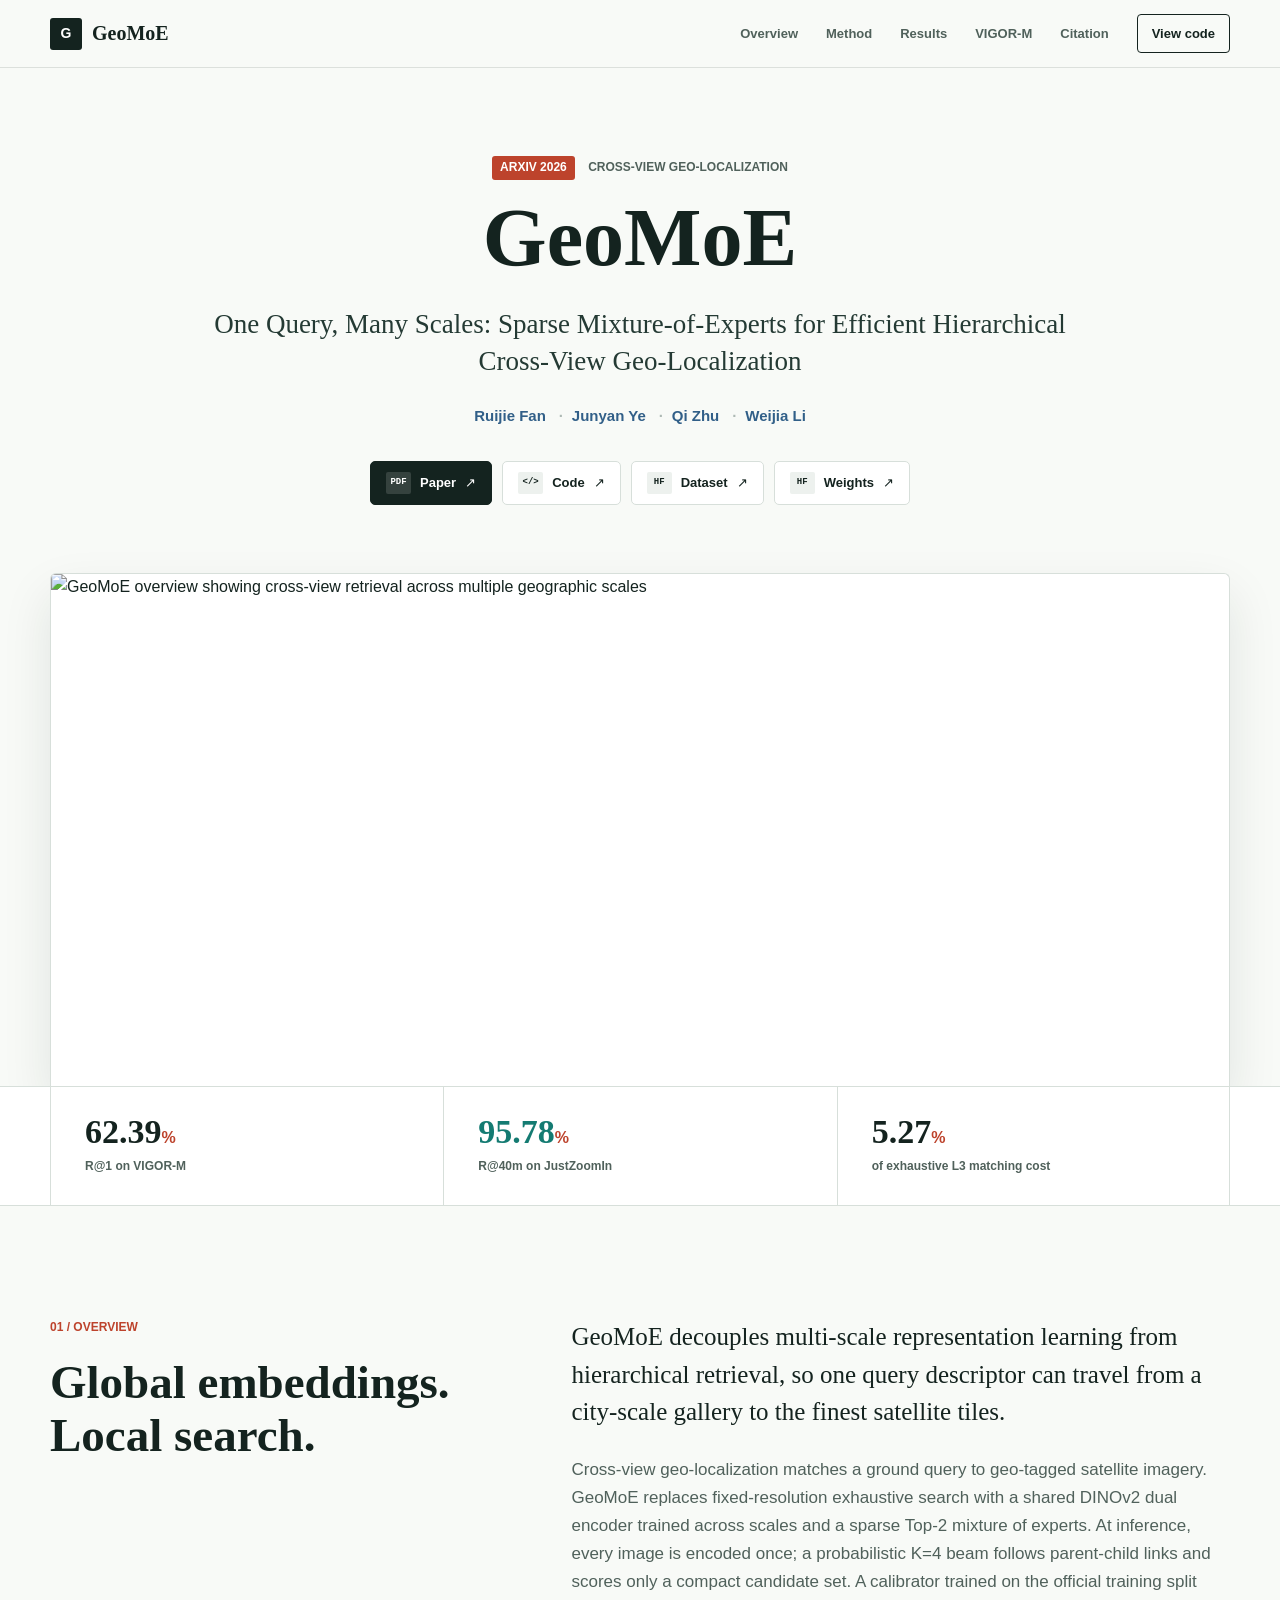
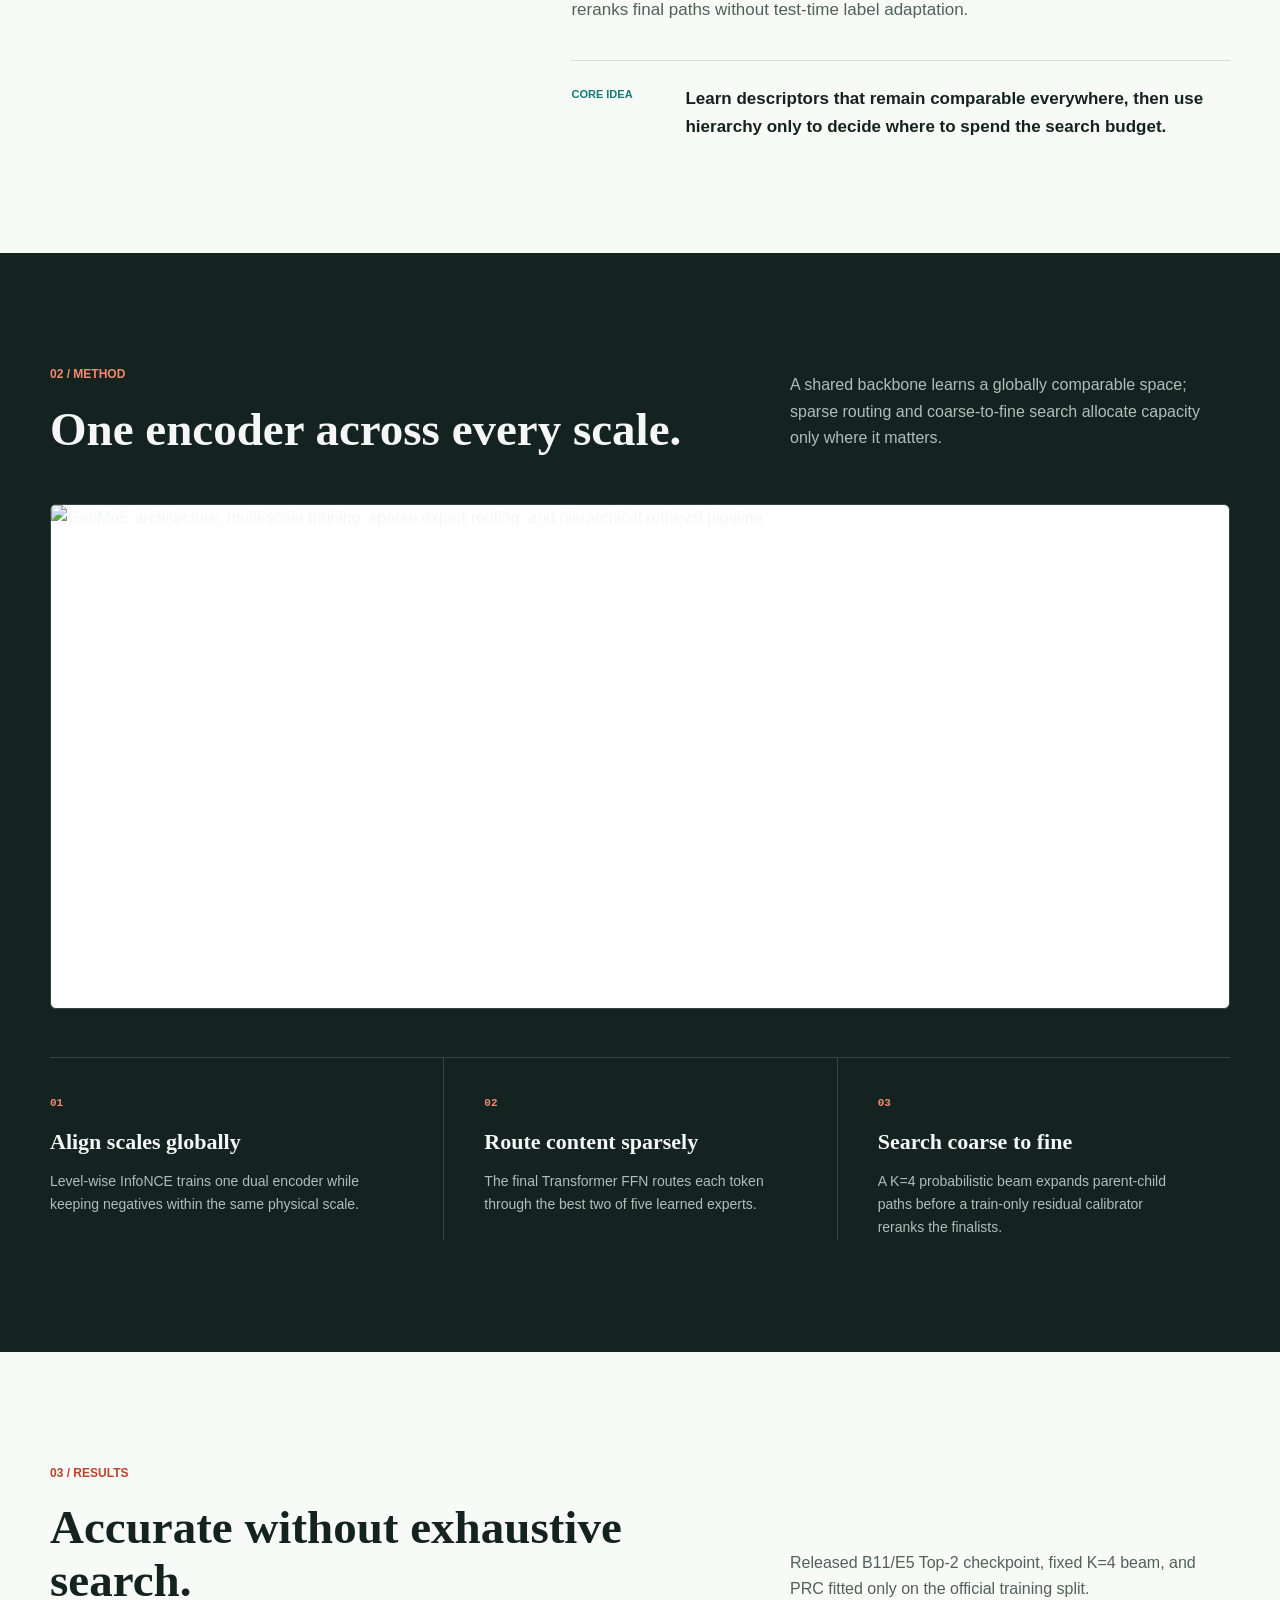
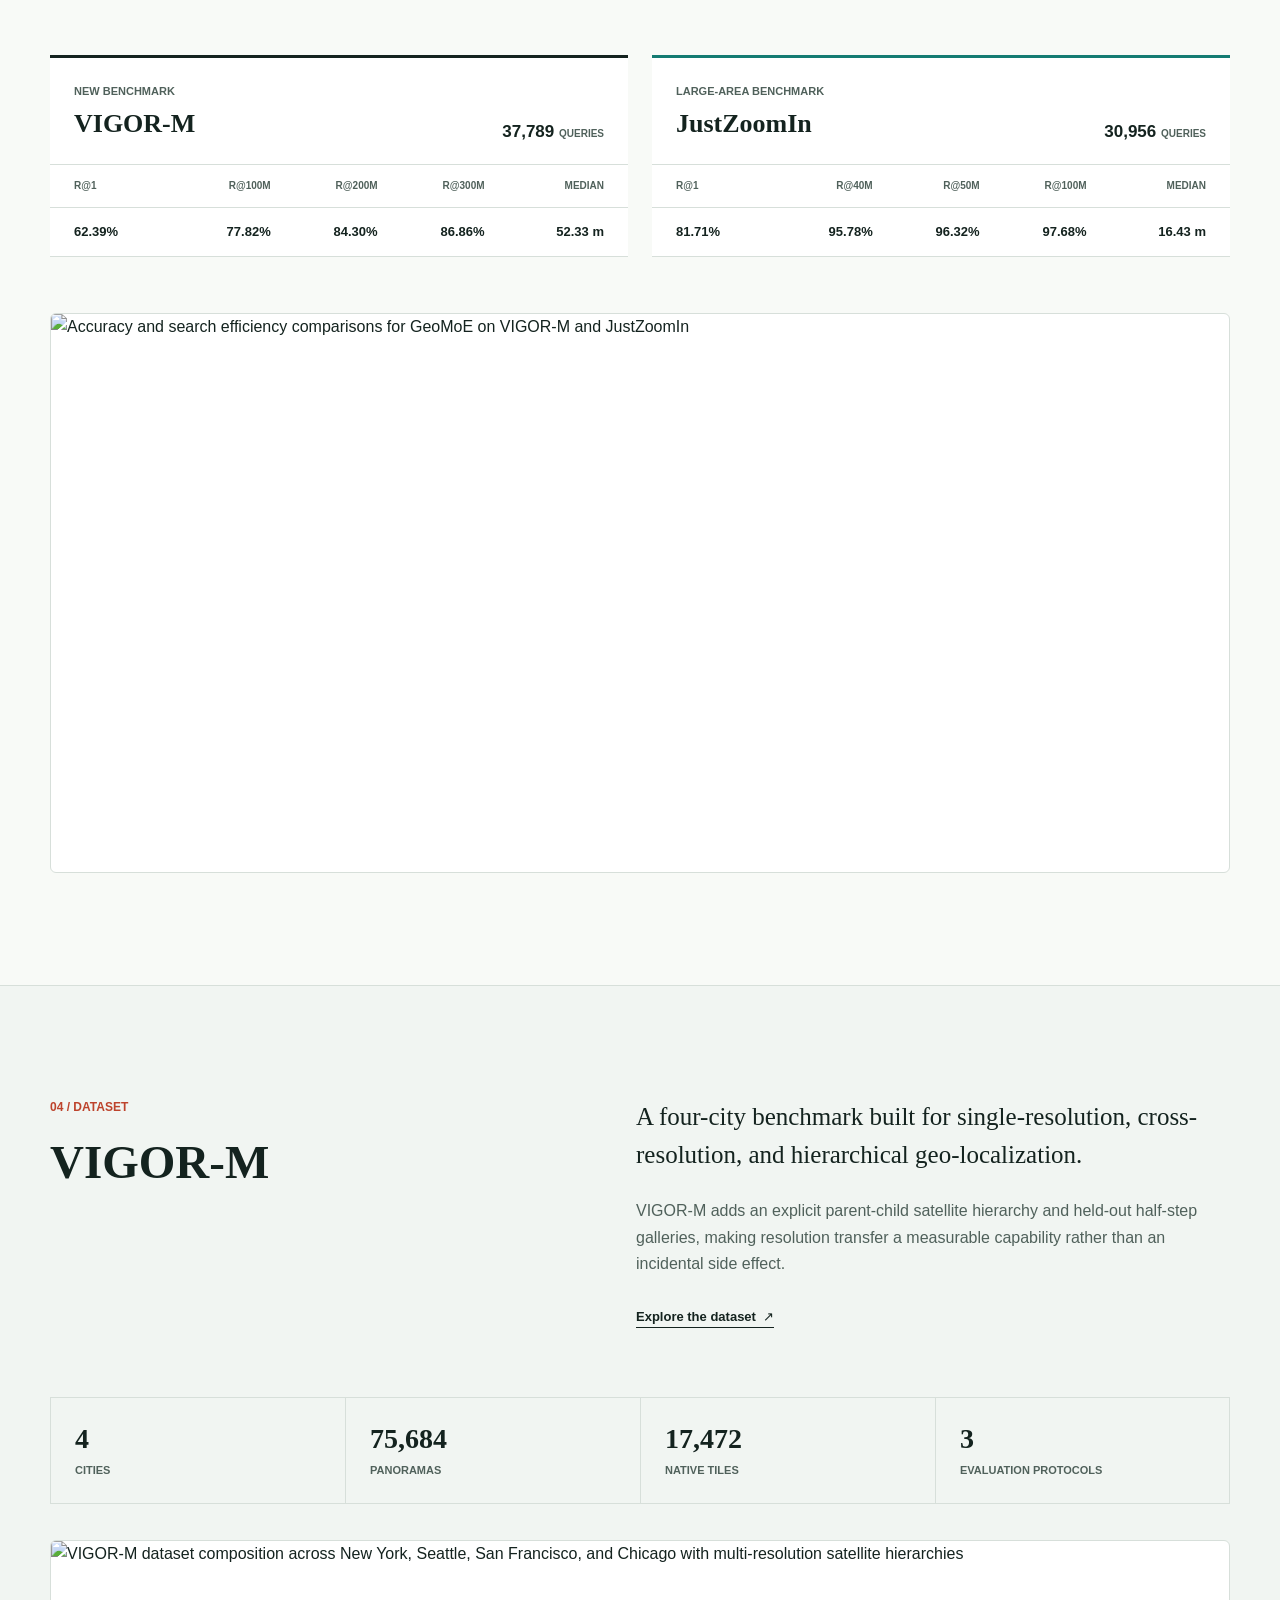
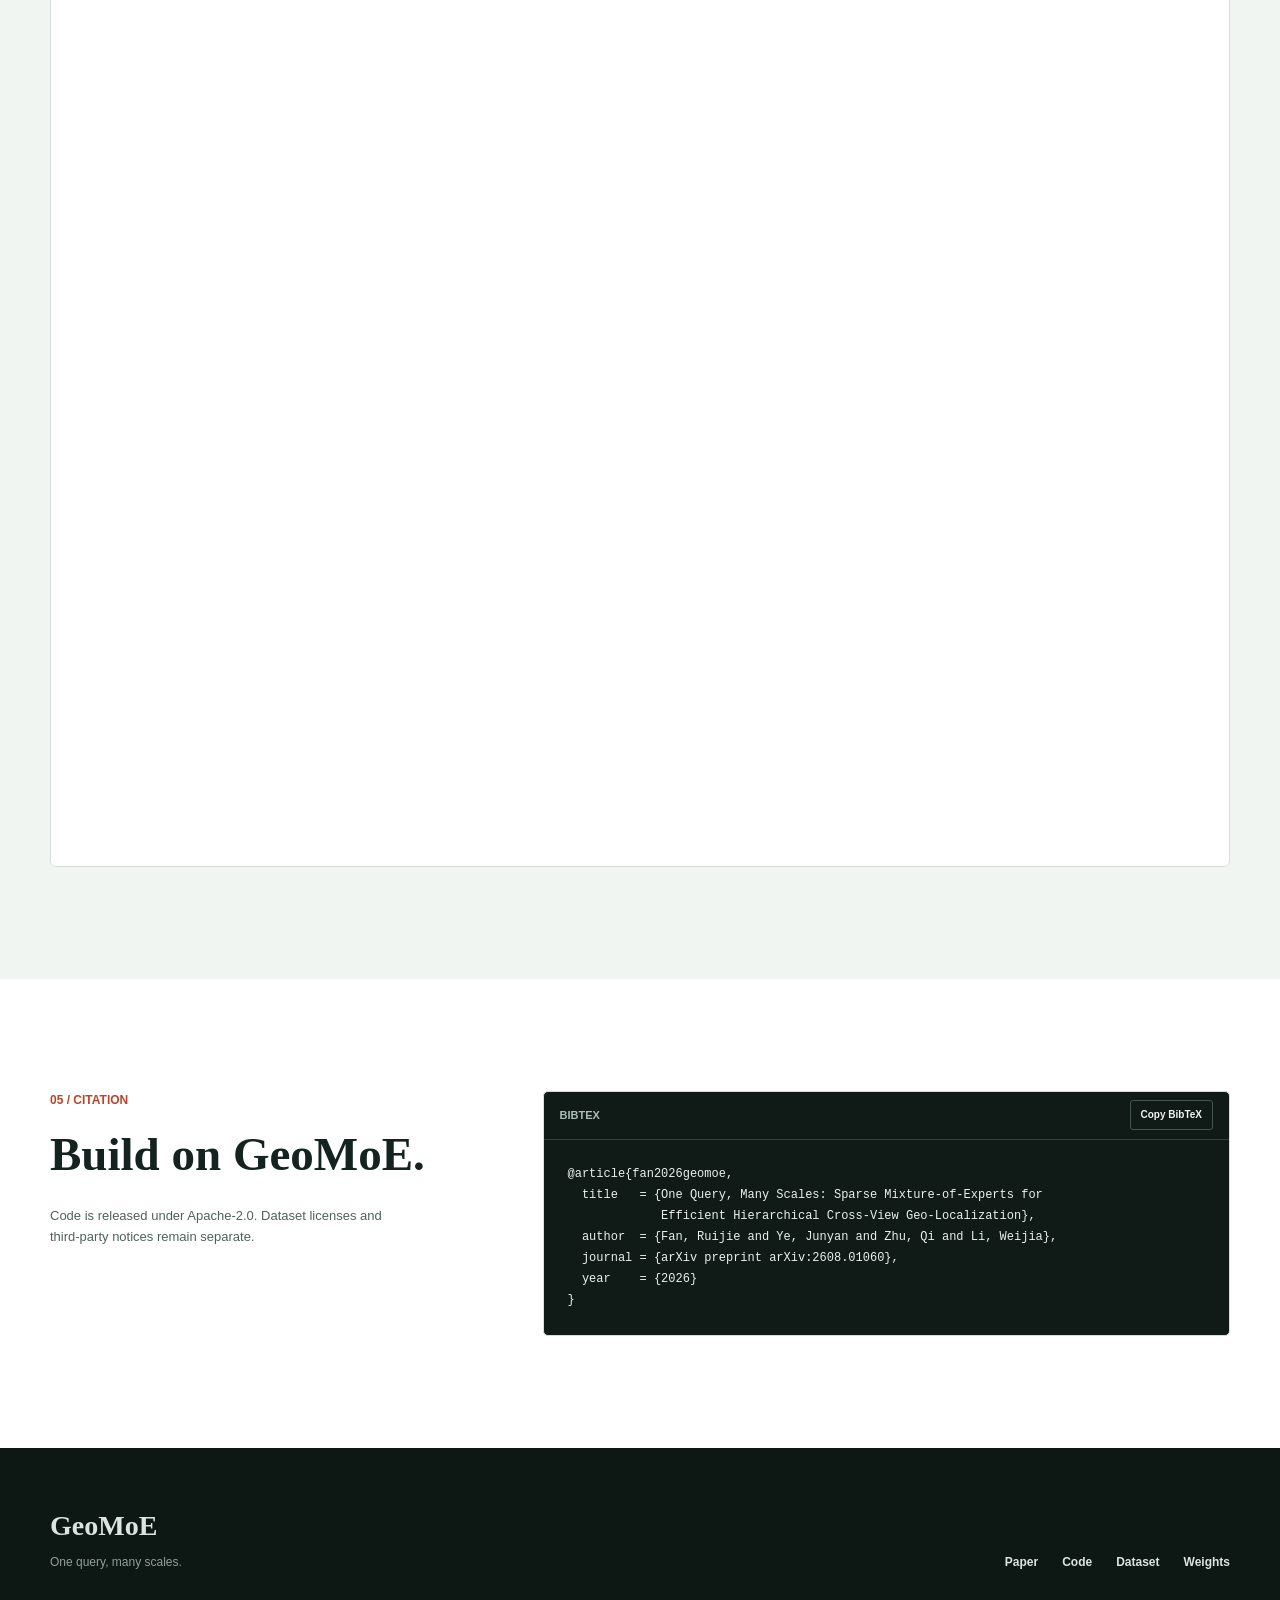
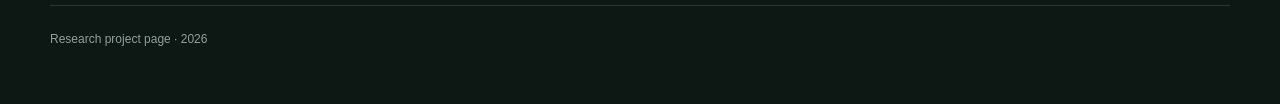
==== website/index.html @ 37455284 "docs: add GeoMoE project website" ====
<!doctype html>
<html lang="en">
  <head>
    <meta charset="utf-8">
    <meta name="viewport" content="width=device-width, initial-scale=1">
    <meta name="theme-color" content="#f8faf7">
    <meta
      name="description"
      content="GeoMoE is a sparse mixture-of-experts model for efficient hierarchical cross-view geo-localization across geographic scales."
    >
    <meta property="og:type" content="website">
    <meta property="og:title" content="GeoMoE | One Query, Many Scales">
    <meta
      property="og:description"
      content="Sparse mixture-of-experts for efficient hierarchical cross-view geo-localization."
    >
    <meta property="og:url" content="https://fanrj3.github.io/GeoMoE/">
    <meta name="twitter:card" content="summary_large_image">
    <title>GeoMoE | One Query, Many Scales</title>
    <link rel="stylesheet" href="styles.css">
    <script src="script.js" defer></script>
  </head>
  <body>
    <a class="skip-link" href="#main-content">Skip to content</a>

    <header class="site-header">
      <nav class="nav-shell" aria-label="Primary navigation">
        <a class="wordmark" href="#top" aria-label="GeoMoE home">
          <span class="wordmark-mark" aria-hidden="true">G</span>
          <span>GeoMoE</span>
        </a>

        <button
          class="menu-button"
          type="button"
          aria-expanded="false"
          aria-controls="site-navigation"
          aria-label="Open navigation"
        >
          <span></span>
          <span></span>
          <span></span>
        </button>

        <div class="nav-links" id="site-navigation">
          <a href="#overview">Overview</a>
          <a href="#method">Method</a>
          <a href="#results">Results</a>
          <a href="#dataset">VIGOR-M</a>
          <a href="#citation">Citation</a>
          <a class="nav-code" href="https://github.com/fanrj3/GeoMoE">View code</a>
        </div>
      </nav>
    </header>

    <main id="main-content">
      <section class="hero" id="top" aria-labelledby="hero-title">
        <div class="shell hero-copy">
          <p class="eyebrow"><span>arXiv 2026</span> Cross-view geo-localization</p>
          <h1 id="hero-title">GeoMoE</h1>
          <p class="paper-title">
            One Query, Many Scales: Sparse Mixture-of-Experts for Efficient
            Hierarchical Cross-View Geo-Localization
          </p>

          <div class="authors" aria-label="Authors">
            <span>Ruijie Fan</span>
            <span>Junyan Ye</span>
            <span>Qi Zhu</span>
            <span>Weijia Li</span>
          </div>

          <div class="resource-links" aria-label="Project resources">
            <a class="resource-link resource-primary" href="https://arxiv.org/pdf/2608.01060">
              <span class="resource-icon" aria-hidden="true">PDF</span>
              Paper
            </a>
            <a class="resource-link" href="https://github.com/fanrj3/GeoMoE">
              <span class="resource-icon" aria-hidden="true">&lt;/&gt;</span>
              Code
            </a>
            <a class="resource-link" href="https://huggingface.co/datasets/Frank0666/VIGOR-M">
              <span class="resource-icon" aria-hidden="true">HF</span>
              Dataset
            </a>
            <a class="resource-link" href="https://huggingface.co/Frank0666/GeoMoE">
              <span class="resource-icon" aria-hidden="true">HF</span>
              Weights
            </a>
          </div>
        </div>

        <div class="shell hero-figure-wrap">
          <figure class="paper-figure hero-figure">
            <img
              src="assets/experiment.svg"
              alt="GeoMoE overview showing cross-view retrieval across multiple geographic scales"
              width="3702"
              height="1611"
            >
          </figure>
        </div>
      </section>

      <section class="metric-strip" aria-label="Headline results">
        <div class="shell metric-grid">
          <div class="metric">
            <strong>62.39<span>%</span></strong>
            <p>R@1 on VIGOR-M</p>
          </div>
          <div class="metric metric-accent">
            <strong>95.78<span>%</span></strong>
            <p>R@40m on JustZoomIn</p>
          </div>
          <div class="metric">
            <strong>5.27<span>%</span></strong>
            <p>of exhaustive L3 matching cost</p>
          </div>
        </div>
      </section>

      <section class="section" id="overview" aria-labelledby="overview-title">
        <div class="shell editorial-grid">
          <div class="section-heading">
            <p class="section-index">01 / Overview</p>
            <h2 id="overview-title">Global embeddings.<br>Local search.</h2>
          </div>
          <div class="abstract-copy">
            <p class="lead">
              GeoMoE decouples multi-scale representation learning from
              hierarchical retrieval, so one query descriptor can travel from a
              city-scale gallery to the finest satellite tiles.
            </p>
            <p>
              Cross-view geo-localization matches a ground query to geo-tagged
              satellite imagery. GeoMoE replaces fixed-resolution exhaustive
              search with a shared DINOv2 dual encoder trained across scales and
              a sparse Top-2 mixture of experts. At inference, every image is
              encoded once; a probabilistic K=4 beam follows parent-child links
              and scores only a compact candidate set. A calibrator trained on
              the official training split reranks final paths without test-time
              label adaptation.
            </p>
            <div class="abstract-note">
              <span>Core idea</span>
              <p>
                Learn descriptors that remain comparable everywhere, then use
                hierarchy only to decide where to spend the search budget.
              </p>
            </div>
          </div>
        </div>
      </section>

      <section class="section section-ink" id="method" aria-labelledby="method-title">
        <div class="shell">
          <div class="section-heading section-heading-wide">
            <div>
              <p class="section-index">02 / Method</p>
              <h2 id="method-title">One encoder across every scale.</h2>
            </div>
            <p class="section-summary">
              A shared backbone learns a globally comparable space; sparse
              routing and coarse-to-fine search allocate capacity only where it
              matters.
            </p>
          </div>

          <figure class="paper-figure method-figure">
            <img
              src="assets/pipeline.svg"
              alt="GeoMoE architecture, multi-scale training, sparse expert routing, and hierarchical retrieval pipeline"
              width="4695"
              height="2005"
              loading="lazy"
            >
          </figure>

          <div class="method-steps">
            <article>
              <span class="step-number">01</span>
              <h3>Align scales globally</h3>
              <p>
                Level-wise InfoNCE trains one dual encoder while keeping
                negatives within the same physical scale.
              </p>
            </article>
            <article>
              <span class="step-number">02</span>
              <h3>Route content sparsely</h3>
              <p>
                The final Transformer FFN routes each token through the best two
                of five learned experts.
              </p>
            </article>
            <article>
              <span class="step-number">03</span>
              <h3>Search coarse to fine</h3>
              <p>
                A K=4 probabilistic beam expands parent-child paths before a
                train-only residual calibrator reranks the finalists.
              </p>
            </article>
          </div>
        </div>
      </section>

      <section class="section" id="results" aria-labelledby="results-title">
        <div class="shell">
          <div class="section-heading section-heading-wide">
            <div>
              <p class="section-index">03 / Results</p>
              <h2 id="results-title">Accurate without exhaustive search.</h2>
            </div>
            <p class="section-summary">
              Released B11/E5 Top-2 checkpoint, fixed K=4 beam, and PRC fitted
              only on the official training split.
            </p>
          </div>

          <div class="result-tables">
            <article class="result-block">
              <div class="result-title">
                <div>
                  <p>New benchmark</p>
                  <h3>VIGOR-M</h3>
                </div>
                <strong>37,789 <span>queries</span></strong>
              </div>
              <div class="table-scroll">
                <table>
                  <thead>
                    <tr>
                      <th scope="col">R@1</th>
                      <th scope="col">R@100m</th>
                      <th scope="col">R@200m</th>
                      <th scope="col">R@300m</th>
                      <th scope="col">Median</th>
                    </tr>
                  </thead>
                  <tbody>
                    <tr>
                      <td>62.39%</td>
                      <td>77.82%</td>
                      <td>84.30%</td>
                      <td>86.86%</td>
                      <td>52.33 m</td>
                    </tr>
                  </tbody>
                </table>
              </div>
            </article>

            <article class="result-block">
              <div class="result-title">
                <div>
                  <p>Large-area benchmark</p>
                  <h3>JustZoomIn</h3>
                </div>
                <strong>30,956 <span>queries</span></strong>
              </div>
              <div class="table-scroll">
                <table>
                  <thead>
                    <tr>
                      <th scope="col">R@1</th>
                      <th scope="col">R@40m</th>
                      <th scope="col">R@50m</th>
                      <th scope="col">R@100m</th>
                      <th scope="col">Median</th>
                    </tr>
                  </thead>
                  <tbody>
                    <tr>
                      <td>81.71%</td>
                      <td>95.78%</td>
                      <td>96.32%</td>
                      <td>97.68%</td>
                      <td>16.43 m</td>
                    </tr>
                  </tbody>
                </table>
              </div>
            </article>
          </div>

          <figure class="paper-figure efficiency-figure">
            <img
              src="assets/flag.svg"
              alt="Accuracy and search efficiency comparisons for GeoMoE on VIGOR-M and JustZoomIn"
              width="4114"
              height="1952"
              loading="lazy"
            >
          </figure>
        </div>
      </section>

      <section class="section dataset-section" id="dataset" aria-labelledby="dataset-title">
        <div class="shell">
          <div class="dataset-intro">
            <div class="section-heading">
              <p class="section-index">04 / Dataset</p>
              <h2 id="dataset-title">VIGOR-M</h2>
            </div>
            <div class="dataset-copy">
              <p class="lead">
                A four-city benchmark built for single-resolution,
                cross-resolution, and hierarchical geo-localization.
              </p>
              <p>
                VIGOR-M adds an explicit parent-child satellite hierarchy and
                held-out half-step galleries, making resolution transfer a
                measurable capability rather than an incidental side effect.
              </p>
              <a class="text-link" href="https://huggingface.co/datasets/Frank0666/VIGOR-M">
                Explore the dataset
              </a>
            </div>
          </div>

          <div class="dataset-facts" aria-label="VIGOR-M statistics">
            <div><strong>4</strong><span>cities</span></div>
            <div><strong>75,684</strong><span>panoramas</span></div>
            <div><strong>17,472</strong><span>native tiles</span></div>
            <div><strong>3</strong><span>evaluation protocols</span></div>
          </div>

          <figure class="paper-figure dataset-figure">
            <img
              src="assets/vigormdataset.svg"
              alt="VIGOR-M dataset composition across New York, Seattle, San Francisco, and Chicago with multi-resolution satellite hierarchies"
              width="5154"
              height="4046"
              loading="lazy"
            >
          </figure>
        </div>
      </section>

      <section class="section citation-section" id="citation" aria-labelledby="citation-title">
        <div class="shell citation-grid">
          <div class="section-heading">
            <p class="section-index">05 / Citation</p>
            <h2 id="citation-title">Build on GeoMoE.</h2>
            <p class="citation-note">
              Code is released under Apache-2.0. Dataset licenses and
              third-party notices remain separate.
            </p>
          </div>
          <div class="bibtex-wrap">
            <div class="bibtex-toolbar">
              <span>BibTeX</span>
              <button class="copy-button" type="button" data-copy-bibtex>Copy BibTeX</button>
            </div>
            <pre id="bibtex"><code>@article{fan2026geomoe,
  title   = {One Query, Many Scales: Sparse Mixture-of-Experts for
             Efficient Hierarchical Cross-View Geo-Localization},
  author  = {Fan, Ruijie and Ye, Junyan and Zhu, Qi and Li, Weijia},
  journal = {arXiv preprint arXiv:2608.01060},
  year    = {2026}
}</code></pre>
          </div>
        </div>
      </section>
    </main>

    <footer class="site-footer">
      <div class="shell footer-grid">
        <div>
          <a class="footer-wordmark" href="#top">GeoMoE</a>
          <p>One query, many scales.</p>
        </div>
        <div class="footer-links">
          <a href="https://arxiv.org/pdf/2608.01060">Paper</a>
          <a href="https://github.com/fanrj3/GeoMoE">Code</a>
          <a href="https://huggingface.co/datasets/Frank0666/VIGOR-M">Dataset</a>
          <a href="https://huggingface.co/Frank0666/GeoMoE">Weights</a>
        </div>
        <p class="footer-meta">Research project page · 2026</p>
      </div>
    </footer>
  </body>
</html>
---- website/styles.css ----
:root {
  --paper: #f8faf7;
  --surface: #ffffff;
  --ink: #14231f;
  --ink-soft: #50615b;
  --rule: #d7dfda;
  --rule-dark: #344641;
  --accent: #bd432c;
  --accent-dark: #91301f;
  --teal: #147b72;
  --blue: #315f88;
  --yellow: #f4c94f;
  --max-width: 1180px;
  --header-height: 68px;
  color-scheme: light;
}

* {
  box-sizing: border-box;
  letter-spacing: 0;
}

html {
  scroll-behavior: smooth;
  scroll-padding-top: calc(var(--header-height) + 24px);
}

body {
  margin: 0;
  background: var(--paper);
  color: var(--ink);
  font-family: Inter, ui-sans-serif, -apple-system, BlinkMacSystemFont, "Segoe UI", sans-serif;
  font-size: 16px;
  line-height: 1.65;
  -webkit-font-smoothing: antialiased;
}

body,
button,
a {
  font-synthesis: none;
}

img {
  display: block;
  max-width: 100%;
}

a {
  color: inherit;
  text-decoration: none;
}

button {
  color: inherit;
  font: inherit;
}

.skip-link {
  position: fixed;
  top: 8px;
  left: 8px;
  z-index: 100;
  padding: 8px 12px;
  background: var(--ink);
  color: #fff;
  transform: translateY(-150%);
}

.skip-link:focus {
  transform: translateY(0);
}

.shell {
  width: min(calc(100% - 48px), var(--max-width));
  margin-inline: auto;
}

.site-header {
  position: sticky;
  top: 0;
  z-index: 50;
  height: var(--header-height);
  border-bottom: 1px solid rgba(20, 35, 31, 0.12);
  background: rgba(248, 250, 247, 0.94);
  backdrop-filter: blur(16px);
}

.nav-shell {
  position: relative;
  display: flex;
  width: min(calc(100% - 48px), var(--max-width));
  height: 100%;
  margin-inline: auto;
  align-items: center;
  justify-content: space-between;
}

.wordmark {
  display: inline-flex;
  align-items: center;
  gap: 10px;
  font-family: Georgia, "Times New Roman", serif;
  font-size: 20px;
  font-weight: 700;
}

.wordmark-mark {
  display: grid;
  width: 32px;
  height: 32px;
  place-items: center;
  border-radius: 3px;
  background: var(--ink);
  color: #fff;
  font-family: ui-sans-serif, -apple-system, BlinkMacSystemFont, "Segoe UI", sans-serif;
  font-size: 14px;
  font-weight: 800;
}

.nav-links {
  display: flex;
  align-items: center;
  gap: 28px;
  color: var(--ink-soft);
  font-size: 13px;
  font-weight: 650;
}

.nav-links a {
  transition: color 160ms ease;
}

.nav-links a:hover,
.nav-links a:focus-visible {
  color: var(--accent);
}

.nav-links .nav-code {
  padding: 8px 14px;
  border: 1px solid var(--ink);
  border-radius: 4px;
  color: var(--ink);
}

.nav-links .nav-code:hover,
.nav-links .nav-code:focus-visible {
  background: var(--ink);
  color: #fff;
}

.menu-button {
  display: none;
  width: 40px;
  height: 40px;
  padding: 10px;
  border: 1px solid var(--rule);
  border-radius: 4px;
  background: transparent;
  cursor: pointer;
}

.menu-button span {
  display: block;
  width: 100%;
  height: 2px;
  margin: 4px 0;
  background: var(--ink);
}

.hero {
  overflow: hidden;
  padding: 88px 0 0;
}

.hero-copy {
  max-width: 980px;
  text-align: center;
}

.eyebrow,
.section-index {
  margin: 0 0 18px;
  color: var(--ink-soft);
  font-size: 12px;
  font-weight: 750;
  text-transform: uppercase;
}

.eyebrow span {
  display: inline-block;
  margin-right: 10px;
  padding: 2px 8px;
  border-radius: 3px;
  background: var(--accent);
  color: #fff;
}

.hero h1 {
  margin: 0;
  font-family: Georgia, "Times New Roman", serif;
  font-size: 82px;
  font-weight: 700;
  line-height: 0.98;
}

.paper-title {
  max-width: 880px;
  margin: 28px auto 0;
  color: #243a34;
  font-family: Georgia, "Times New Roman", serif;
  font-size: 27px;
  line-height: 1.35;
}

.authors {
  display: flex;
  flex-wrap: wrap;
  justify-content: center;
  gap: 8px 26px;
  margin-top: 25px;
  color: var(--blue);
  font-size: 15px;
  font-weight: 650;
}

.authors span:not(:last-child)::after {
  position: absolute;
  margin-left: 13px;
  color: #aeb9b4;
  content: "\00b7";
}

.resource-links {
  display: flex;
  flex-wrap: wrap;
  justify-content: center;
  gap: 10px;
  margin-top: 32px;
}

.resource-link {
  display: inline-flex;
  min-height: 44px;
  align-items: center;
  gap: 9px;
  padding: 9px 15px;
  border: 1px solid var(--rule);
  border-radius: 5px;
  background: var(--surface);
  font-size: 13px;
  font-weight: 750;
  transition: border-color 160ms ease, transform 160ms ease, box-shadow 160ms ease;
}

.resource-link::after,
.text-link::after {
  content: "\2197";
}

.resource-link:hover,
.resource-link:focus-visible {
  border-color: var(--ink);
  box-shadow: 0 5px 16px rgba(20, 35, 31, 0.08);
  transform: translateY(-2px);
}

.resource-primary {
  border-color: var(--ink);
  background: var(--ink);
  color: #fff;
}

.resource-primary:hover,
.resource-primary:focus-visible {
  border-color: var(--accent);
  background: var(--accent);
}

.resource-icon {
  display: inline-grid;
  min-width: 25px;
  height: 22px;
  place-items: center;
  padding: 0 4px;
  border-radius: 2px;
  background: #edf1ee;
  color: var(--ink);
  font-family: ui-monospace, SFMono-Regular, Menlo, Consolas, monospace;
  font-size: 9px;
  font-weight: 800;
}

.resource-primary .resource-icon {
  background: rgba(255, 255, 255, 0.14);
  color: #fff;
}

.hero-figure-wrap {
  margin-top: 68px;
  animation: figure-in 700ms ease-out both;
}

.paper-figure {
  overflow: hidden;
  margin: 0;
  border: 1px solid var(--rule);
  border-radius: 6px;
  background: var(--surface);
}

.paper-figure img {
  width: 100%;
  height: auto;
}

.hero-figure {
  border-bottom: 0;
  border-bottom-right-radius: 0;
  border-bottom-left-radius: 0;
  box-shadow: 0 22px 50px rgba(20, 35, 31, 0.1);
}

.metric-strip {
  border-top: 1px solid var(--rule);
  border-bottom: 1px solid var(--rule);
  background: var(--surface);
}

.metric-grid {
  display: grid;
  grid-template-columns: repeat(3, 1fr);
}

.metric {
  min-width: 0;
  padding: 28px 34px;
  border-left: 1px solid var(--rule);
}

.metric:last-child {
  border-right: 1px solid var(--rule);
}

.metric strong {
  display: block;
  color: var(--ink);
  font-family: Georgia, "Times New Roman", serif;
  font-size: 34px;
  line-height: 1;
}

.metric strong span {
  color: var(--accent);
  font-family: ui-sans-serif, -apple-system, BlinkMacSystemFont, "Segoe UI", sans-serif;
  font-size: 16px;
}

.metric p {
  margin: 8px 0 0;
  color: var(--ink-soft);
  font-size: 12px;
  font-weight: 650;
}

.metric-accent strong {
  color: var(--teal);
}

.section {
  padding: 112px 0;
}

.editorial-grid {
  display: grid;
  grid-template-columns: minmax(260px, 0.8fr) minmax(0, 1.25fr);
  gap: 100px;
}

.section-heading h2 {
  margin: 0;
  font-family: Georgia, "Times New Roman", serif;
  font-size: 47px;
  font-weight: 600;
  line-height: 1.12;
}

.section-index {
  color: var(--accent);
}

.abstract-copy {
  max-width: 700px;
  color: var(--ink-soft);
  font-size: 17px;
}

.lead {
  margin-top: 0;
  color: var(--ink);
  font-family: Georgia, "Times New Roman", serif;
  font-size: 25px;
  line-height: 1.5;
}

.abstract-note {
  display: grid;
  grid-template-columns: 92px 1fr;
  gap: 22px;
  margin-top: 36px;
  padding-top: 24px;
  border-top: 1px solid var(--rule);
}

.abstract-note span {
  color: var(--teal);
  font-size: 11px;
  font-weight: 800;
  text-transform: uppercase;
}

.abstract-note p {
  margin: 0;
  color: var(--ink);
  font-weight: 650;
}

.section-ink {
  background: var(--ink);
  color: #f4f7f5;
}

.section-heading-wide {
  display: grid;
  grid-template-columns: 1.2fr 0.8fr;
  gap: 80px;
  align-items: end;
  margin-bottom: 48px;
}

.section-summary {
  max-width: 440px;
  margin: 0 0 4px auto;
  color: var(--ink-soft);
}

.section-ink .section-index {
  color: #f08a70;
}

.section-ink .section-summary {
  color: #afbeb8;
}

.method-figure {
  border-color: var(--rule-dark);
  background: #fff;
}

.method-steps {
  display: grid;
  grid-template-columns: repeat(3, 1fr);
  gap: 0;
  margin-top: 48px;
  border-top: 1px solid var(--rule-dark);
}

.method-steps article {
  padding: 30px 40px 0 0;
}

.method-steps article + article {
  padding-left: 40px;
  border-left: 1px solid var(--rule-dark);
}

.step-number {
  color: #f08a70;
  font-family: ui-monospace, SFMono-Regular, Menlo, Consolas, monospace;
  font-size: 11px;
  font-weight: 800;
}

.method-steps h3 {
  margin: 10px 0 10px;
  font-family: Georgia, "Times New Roman", serif;
  font-size: 22px;
  font-weight: 600;
}

.method-steps p {
  margin: 0;
  color: #afbeb8;
  font-size: 14px;
}

.result-tables {
  display: grid;
  grid-template-columns: 1fr 1fr;
  gap: 24px;
}

.result-block {
  min-width: 0;
  border-top: 3px solid var(--ink);
  border-bottom: 1px solid var(--rule);
  background: var(--surface);
}

.result-block:nth-child(2) {
  border-top-color: var(--teal);
}

.result-title {
  display: flex;
  align-items: end;
  justify-content: space-between;
  gap: 24px;
  padding: 24px 24px 18px;
}

.result-title p {
  margin: 0 0 3px;
  color: var(--ink-soft);
  font-size: 11px;
  font-weight: 700;
  text-transform: uppercase;
}

.result-title h3 {
  margin: 0;
  font-family: Georgia, "Times New Roman", serif;
  font-size: 26px;
}

.result-title > strong {
  font-size: 17px;
  white-space: nowrap;
}

.result-title > strong span {
  color: var(--ink-soft);
  font-size: 10px;
  font-weight: 650;
  text-transform: uppercase;
}

.table-scroll {
  overflow-x: auto;
}

table {
  width: 100%;
  min-width: 490px;
  border-collapse: collapse;
  font-variant-numeric: tabular-nums;
}

th,
td {
  padding: 13px 12px;
  border-top: 1px solid var(--rule);
  text-align: right;
}

th:first-child,
td:first-child {
  padding-left: 24px;
  text-align: left;
}

th:last-child,
td:last-child {
  padding-right: 24px;
}

th {
  color: var(--ink-soft);
  font-size: 10px;
  font-weight: 750;
  text-transform: uppercase;
}

td {
  color: var(--ink);
  font-size: 13px;
  font-weight: 750;
}

.efficiency-figure {
  margin-top: 56px;
}

.dataset-section {
  border-top: 1px solid var(--rule);
  background: #f1f5f2;
}

.dataset-intro {
  display: grid;
  grid-template-columns: 0.9fr 1.1fr;
  gap: 100px;
}

.dataset-copy {
  max-width: 610px;
  color: var(--ink-soft);
}

.text-link {
  display: inline-flex;
  align-items: center;
  gap: 7px;
  margin-top: 12px;
  border-bottom: 1px solid var(--ink);
  color: var(--ink);
  font-size: 13px;
  font-weight: 800;
}

.dataset-facts {
  display: grid;
  grid-template-columns: repeat(4, 1fr);
  margin: 68px 0 36px;
  border-top: 1px solid var(--rule);
  border-bottom: 1px solid var(--rule);
}

.dataset-facts div {
  padding: 24px;
  border-left: 1px solid var(--rule);
}

.dataset-facts div:last-child {
  border-right: 1px solid var(--rule);
}

.dataset-facts strong,
.dataset-facts span {
  display: block;
}

.dataset-facts strong {
  font-family: Georgia, "Times New Roman", serif;
  font-size: 28px;
  line-height: 1.2;
}

.dataset-facts span {
  margin-top: 5px;
  color: var(--ink-soft);
  font-size: 11px;
  font-weight: 700;
  text-transform: uppercase;
}

.dataset-figure {
  background: #fff;
}

.citation-section {
  background: var(--surface);
}

.citation-grid {
  display: grid;
  grid-template-columns: 0.75fr 1.25fr;
  gap: 80px;
  align-items: start;
}

.citation-note {
  max-width: 350px;
  margin-top: 24px;
  color: var(--ink-soft);
  font-size: 13px;
}

.bibtex-wrap {
  overflow: hidden;
  border: 1px solid var(--rule);
  border-radius: 5px;
  background: #101b18;
  color: #eaf0ed;
}

.bibtex-toolbar {
  display: flex;
  align-items: center;
  justify-content: space-between;
  min-height: 48px;
  padding: 0 16px;
  border-bottom: 1px solid #30413b;
  color: #aebdb7;
  font-size: 11px;
  font-weight: 750;
  text-transform: uppercase;
}

.copy-button {
  padding: 6px 10px;
  border: 1px solid #43564f;
  border-radius: 3px;
  background: transparent;
  color: #f1f5f3;
  cursor: pointer;
  font-size: 10px;
  font-weight: 750;
}

.copy-button:hover,
.copy-button:focus-visible {
  border-color: #f08a70;
  color: #f08a70;
}

pre {
  overflow-x: auto;
  margin: 0;
  padding: 24px;
  font-family: ui-monospace, SFMono-Regular, Menlo, Consolas, monospace;
  font-size: 12px;
  line-height: 1.75;
  tab-size: 2;
}

.site-footer {
  padding: 55px 0;
  background: #0d1714;
  color: #dbe4e0;
}

.footer-grid {
  display: grid;
  grid-template-columns: 1fr auto;
  gap: 28px 60px;
  align-items: end;
}

.footer-wordmark {
  font-family: Georgia, "Times New Roman", serif;
  font-size: 28px;
  font-weight: 700;
}

.site-footer p {
  margin: 4px 0 0;
  color: #8fa19a;
  font-size: 12px;
}

.footer-links {
  display: flex;
  flex-wrap: wrap;
  gap: 24px;
  font-size: 12px;
  font-weight: 700;
}

.footer-links a:hover,
.footer-links a:focus-visible {
  color: #f08a70;
}

.footer-meta {
  grid-column: 1 / -1;
  padding-top: 24px;
  border-top: 1px solid #263630;
}

@keyframes figure-in {
  from {
    opacity: 0;
    transform: translateY(18px);
  }
  to {
    opacity: 1;
    transform: translateY(0);
  }
}

@media (max-width: 980px) {
  .nav-links {
    gap: 18px;
  }

  .hero {
    padding-top: 72px;
  }

  .hero h1 {
    font-size: 68px;
  }

  .paper-title {
    font-size: 23px;
  }

  .section {
    padding: 88px 0;
  }

  .editorial-grid,
  .dataset-intro {
    gap: 60px;
  }

  .section-heading h2 {
    font-size: 40px;
  }

  .result-tables {
    grid-template-columns: 1fr;
  }
}

@media (max-width: 780px) {
  :root {
    --header-height: 60px;
  }

  .shell,
  .nav-shell {
    width: min(calc(100% - 32px), var(--max-width));
  }

  .menu-button {
    display: block;
  }

  .nav-links {
    position: absolute;
    top: calc(100% + 1px);
    right: 0;
    left: 0;
    display: none;
    padding: 16px;
    border: 1px solid var(--rule);
    border-top: 0;
    background: var(--surface);
    box-shadow: 0 16px 30px rgba(20, 35, 31, 0.12);
  }

  .nav-links[data-open="true"] {
    display: grid;
    gap: 0;
  }

  .nav-links a {
    padding: 10px 4px;
  }

  .nav-links .nav-code {
    margin-top: 8px;
    padding: 9px 12px;
    text-align: center;
  }

  .hero {
    padding-top: 58px;
  }

  .hero h1 {
    font-size: 54px;
  }

  .paper-title {
    margin-top: 22px;
    font-size: 20px;
  }

  .authors {
    gap: 6px 18px;
  }

  .authors span:not(:last-child)::after {
    margin-left: 9px;
  }

  .hero-figure-wrap {
    margin-top: 48px;
  }

  .metric-grid {
    grid-template-columns: 1fr;
  }

  .metric {
    display: grid;
    grid-template-columns: 120px 1fr;
    align-items: center;
    padding: 19px 20px;
    border-right: 1px solid var(--rule);
    border-bottom: 1px solid var(--rule);
  }

  .metric:last-child {
    border-bottom: 0;
  }

  .metric p {
    margin: 0;
  }

  .editorial-grid,
  .section-heading-wide,
  .dataset-intro,
  .citation-grid {
    grid-template-columns: 1fr;
    gap: 38px;
  }

  .section-heading-wide {
    margin-bottom: 36px;
  }

  .section-summary {
    max-width: none;
    margin: 0;
  }

  .method-steps {
    grid-template-columns: 1fr;
  }

  .method-steps article,
  .method-steps article + article {
    padding: 24px 0;
    border-bottom: 1px solid var(--rule-dark);
    border-left: 0;
  }

  .method-steps article:last-child {
    border-bottom: 0;
  }

  .dataset-facts {
    grid-template-columns: 1fr 1fr;
  }

  .dataset-facts div:nth-child(2) {
    border-right: 1px solid var(--rule);
  }

  .dataset-facts div:nth-child(-n + 2) {
    border-bottom: 1px solid var(--rule);
  }
}

@media (max-width: 520px) {
  body {
    font-size: 15px;
  }

  .hero-copy {
    text-align: left;
  }

  .eyebrow {
    line-height: 1.8;
  }

  .hero h1 {
    font-size: 44px;
  }

  .paper-title {
    font-size: 18px;
  }

  .authors,
  .resource-links {
    justify-content: flex-start;
  }

  .authors {
    font-size: 13px;
  }

  .resource-links {
    display: grid;
    grid-template-columns: 1fr 1fr;
  }

  .resource-link {
    justify-content: flex-start;
  }

  .section {
    padding: 72px 0;
  }

  .section-heading h2 {
    font-size: 34px;
  }

  .lead {
    font-size: 21px;
  }

  .abstract-note {
    grid-template-columns: 1fr;
    gap: 8px;
  }

  .result-title {
    align-items: start;
    padding-inline: 16px;
  }

  .result-title > strong {
    font-size: 14px;
  }

  .dataset-facts {
    margin-top: 48px;
  }

  .dataset-facts div {
    padding: 18px 14px;
  }

  .dataset-facts strong {
    font-size: 22px;
  }

  .citation-grid {
    gap: 28px;
  }

  pre {
    padding: 18px;
    font-size: 10px;
  }

  .footer-grid {
    grid-template-columns: 1fr;
    align-items: start;
  }
}

@media (prefers-reduced-motion: reduce) {
  html {
    scroll-behavior: auto;
  }

  *,
  *::before,
  *::after {
    animation-duration: 0.01ms !important;
    animation-iteration-count: 1 !important;
    transition-duration: 0.01ms !important;
  }
}
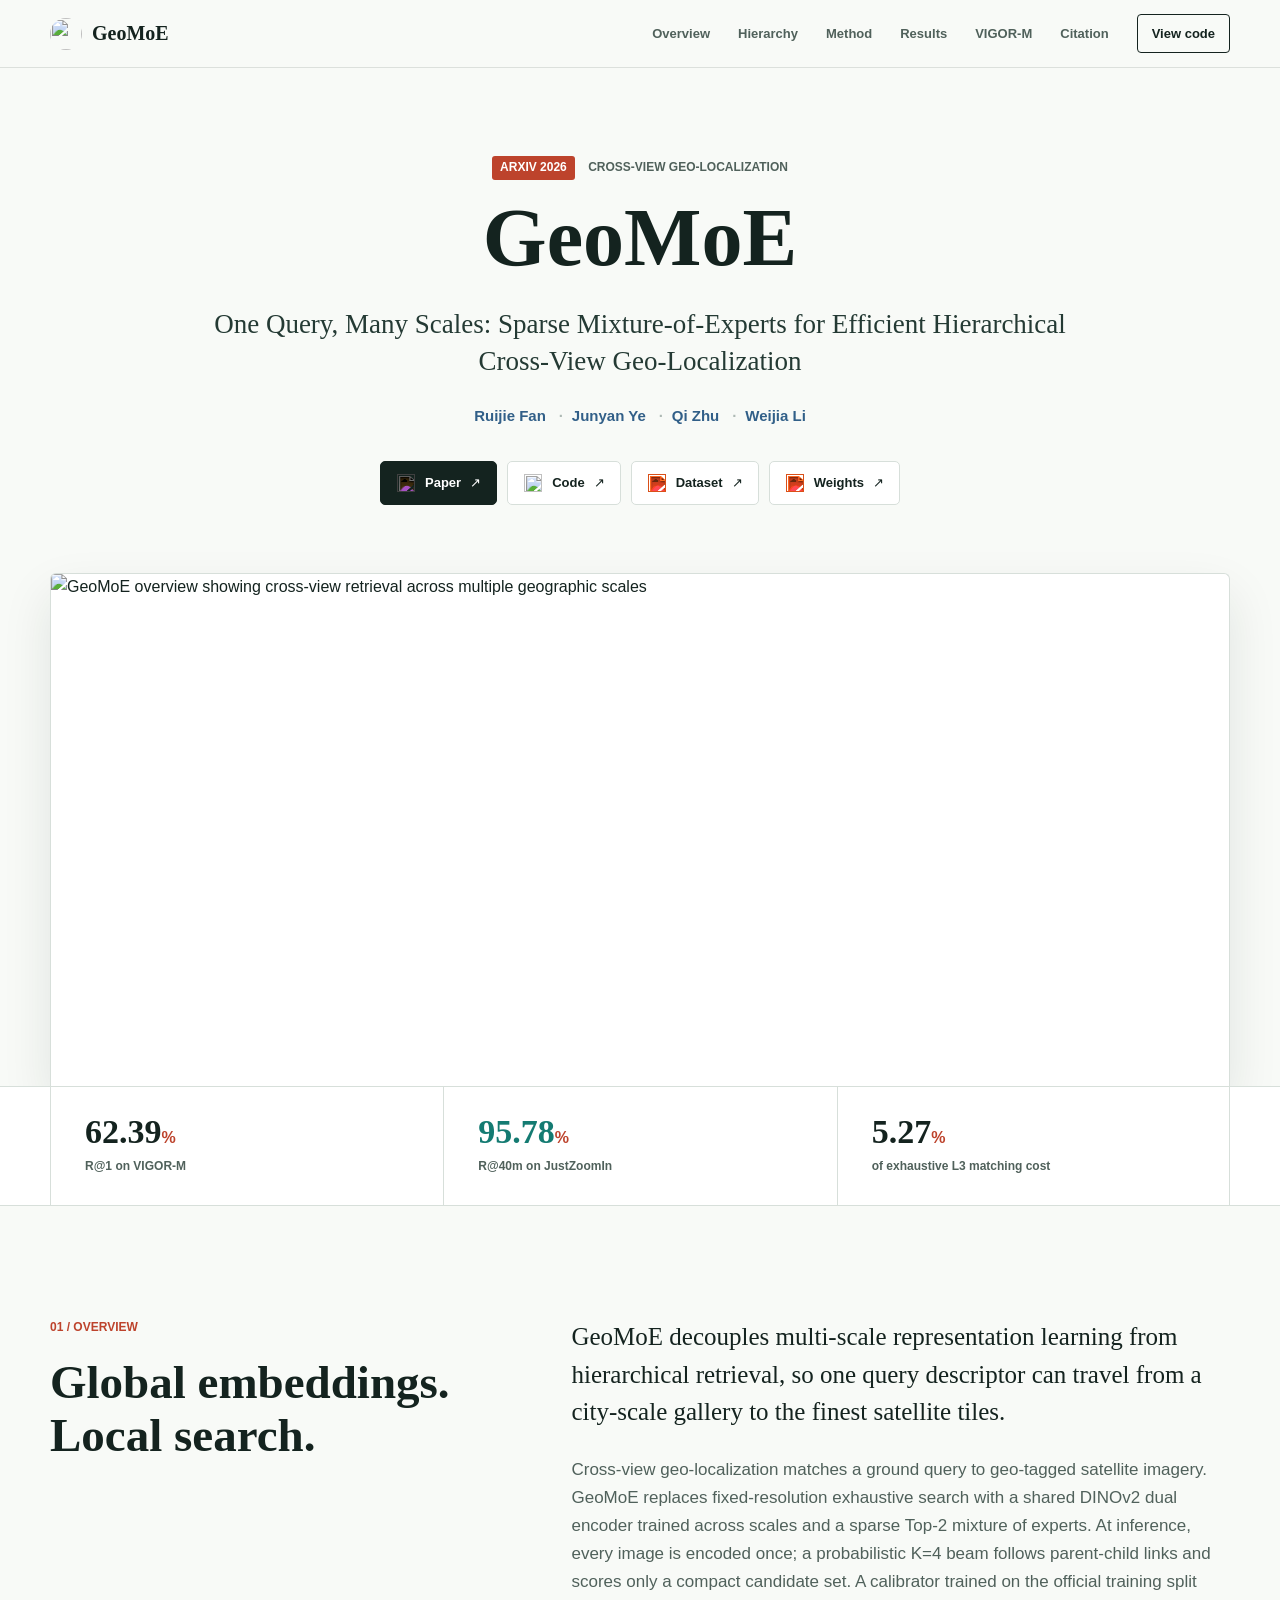
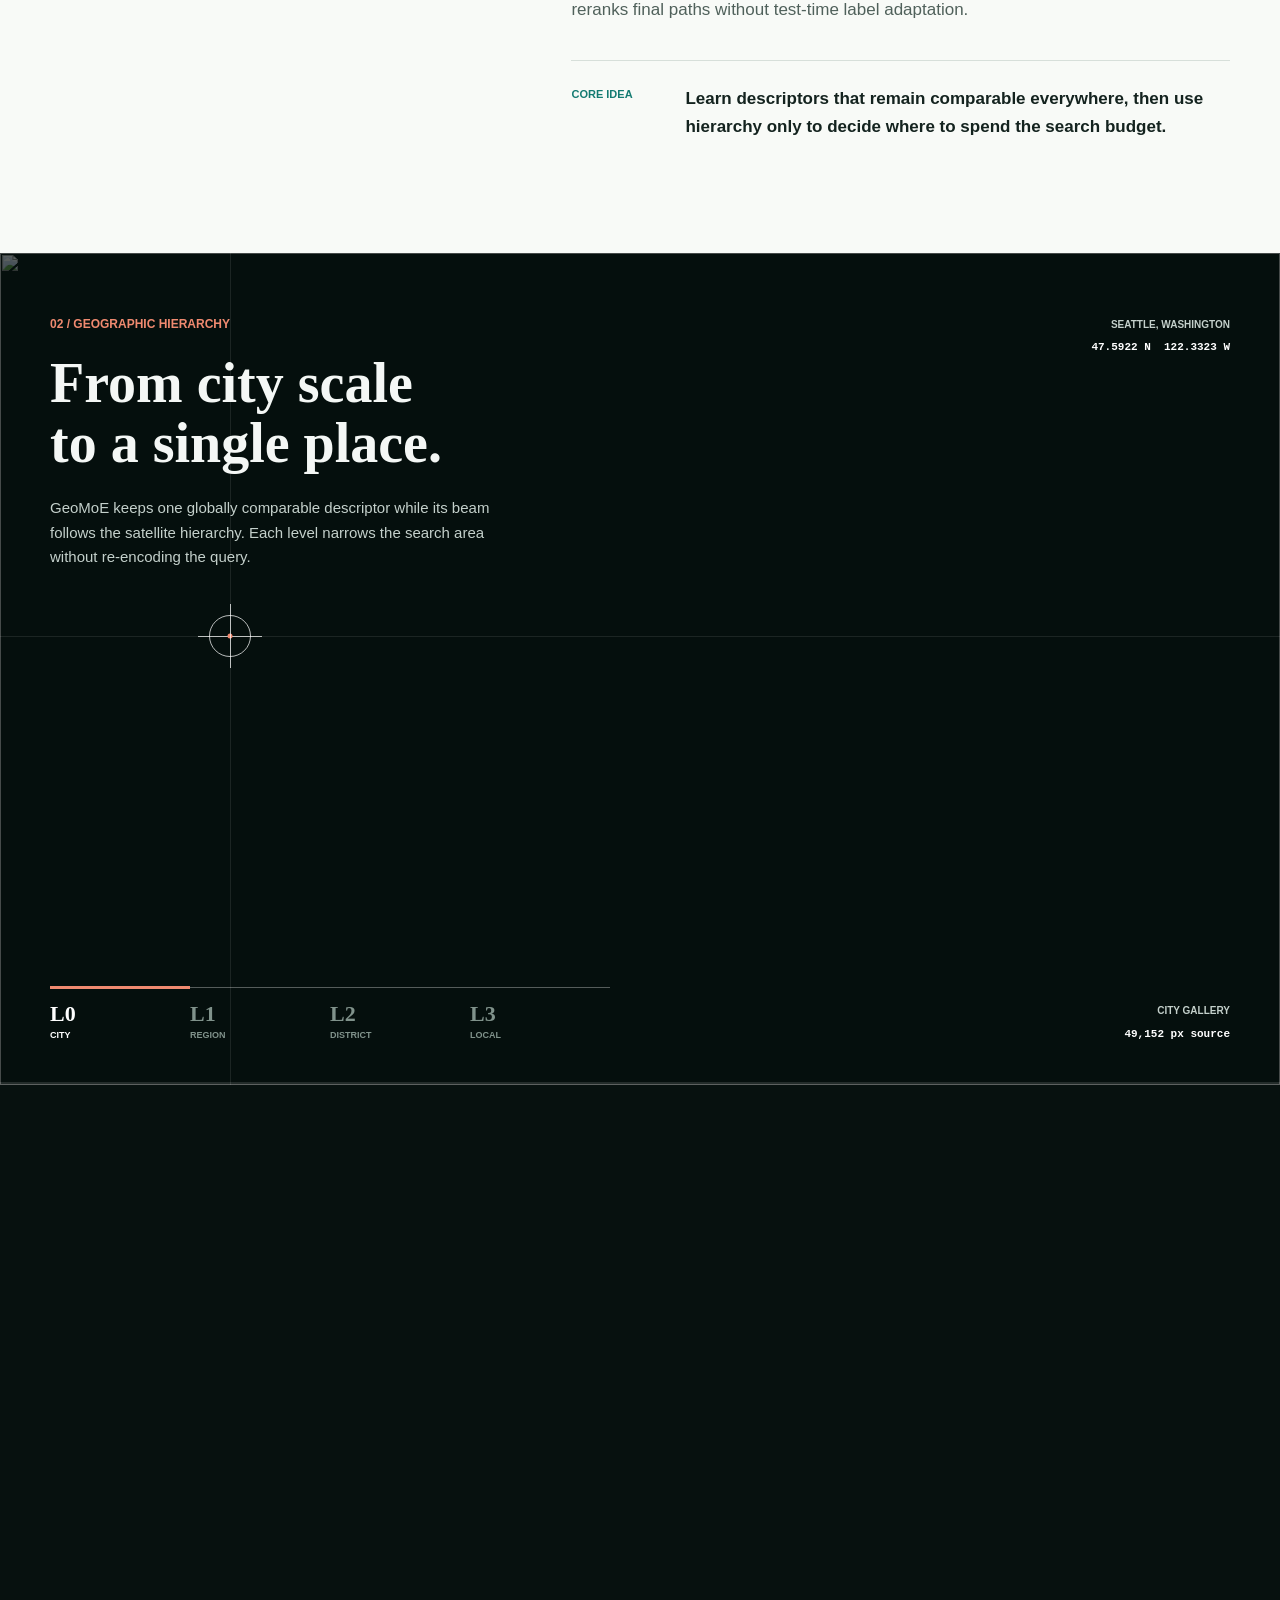
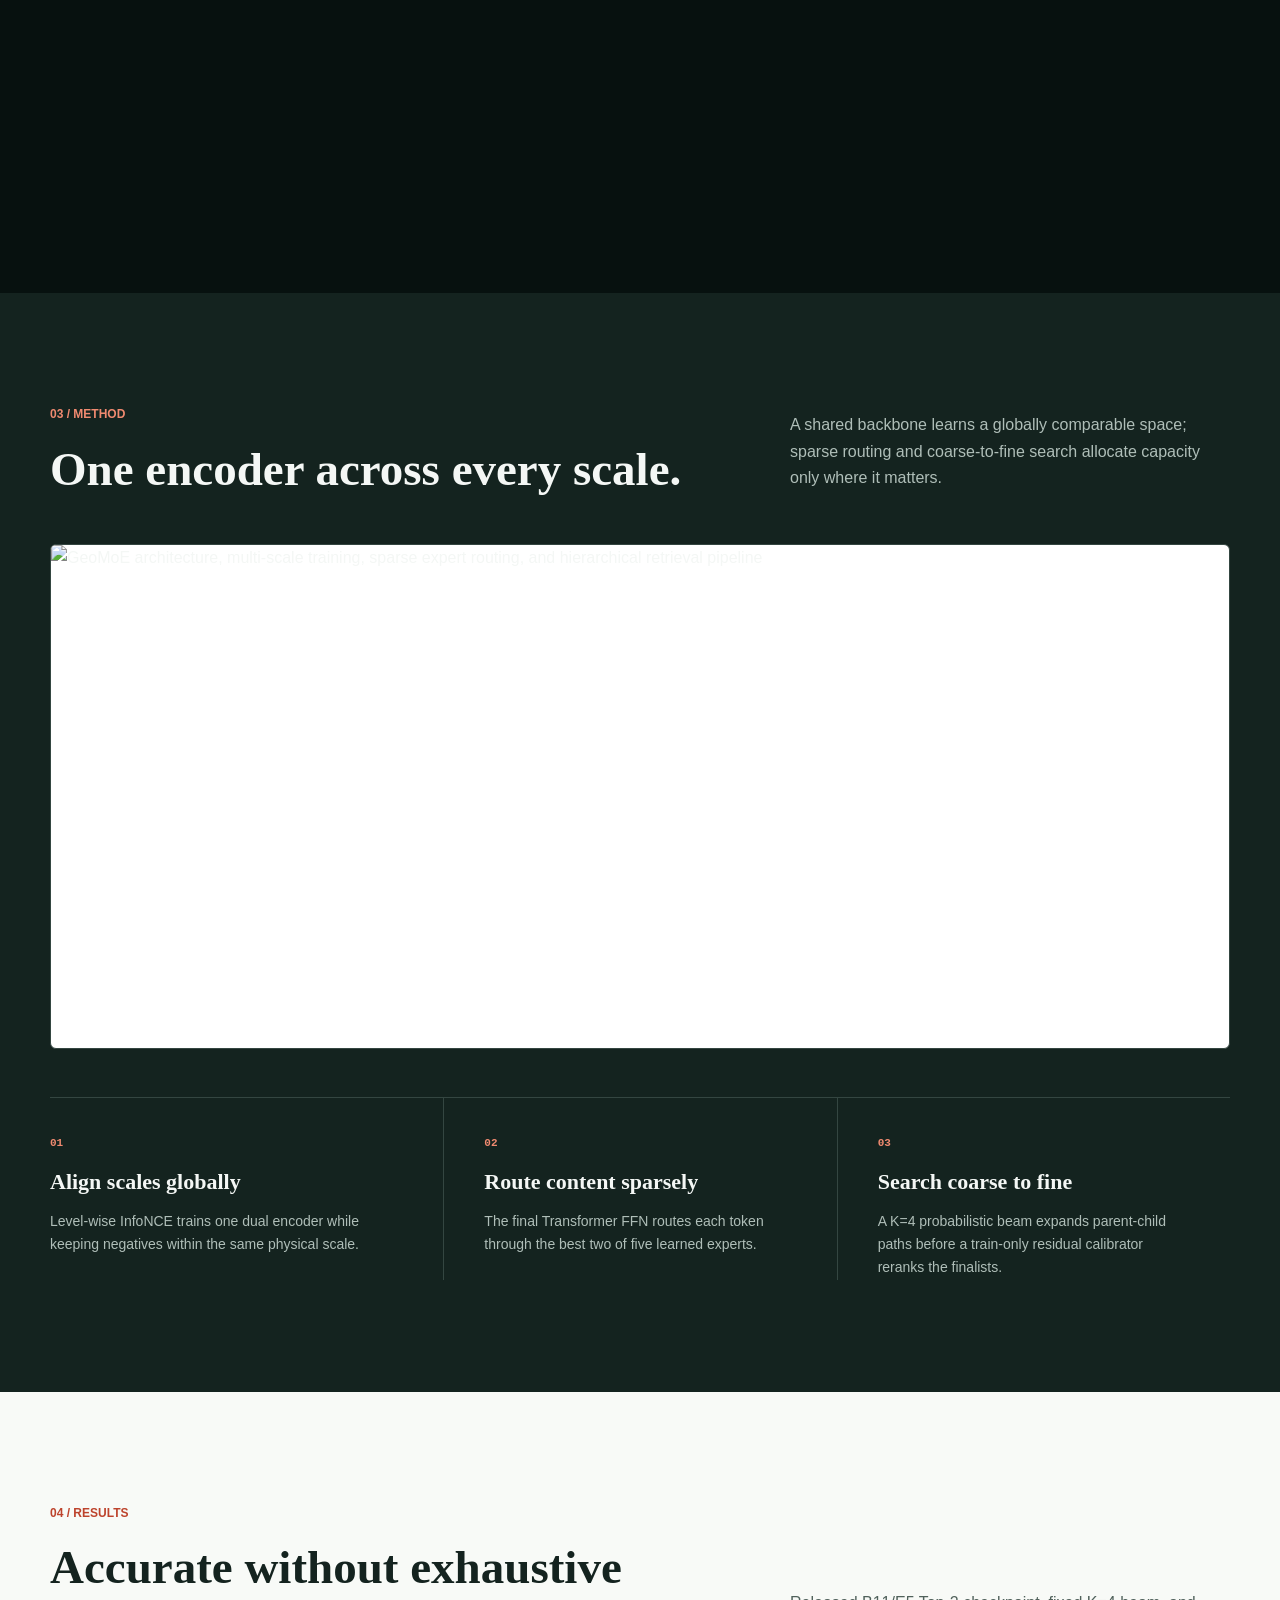
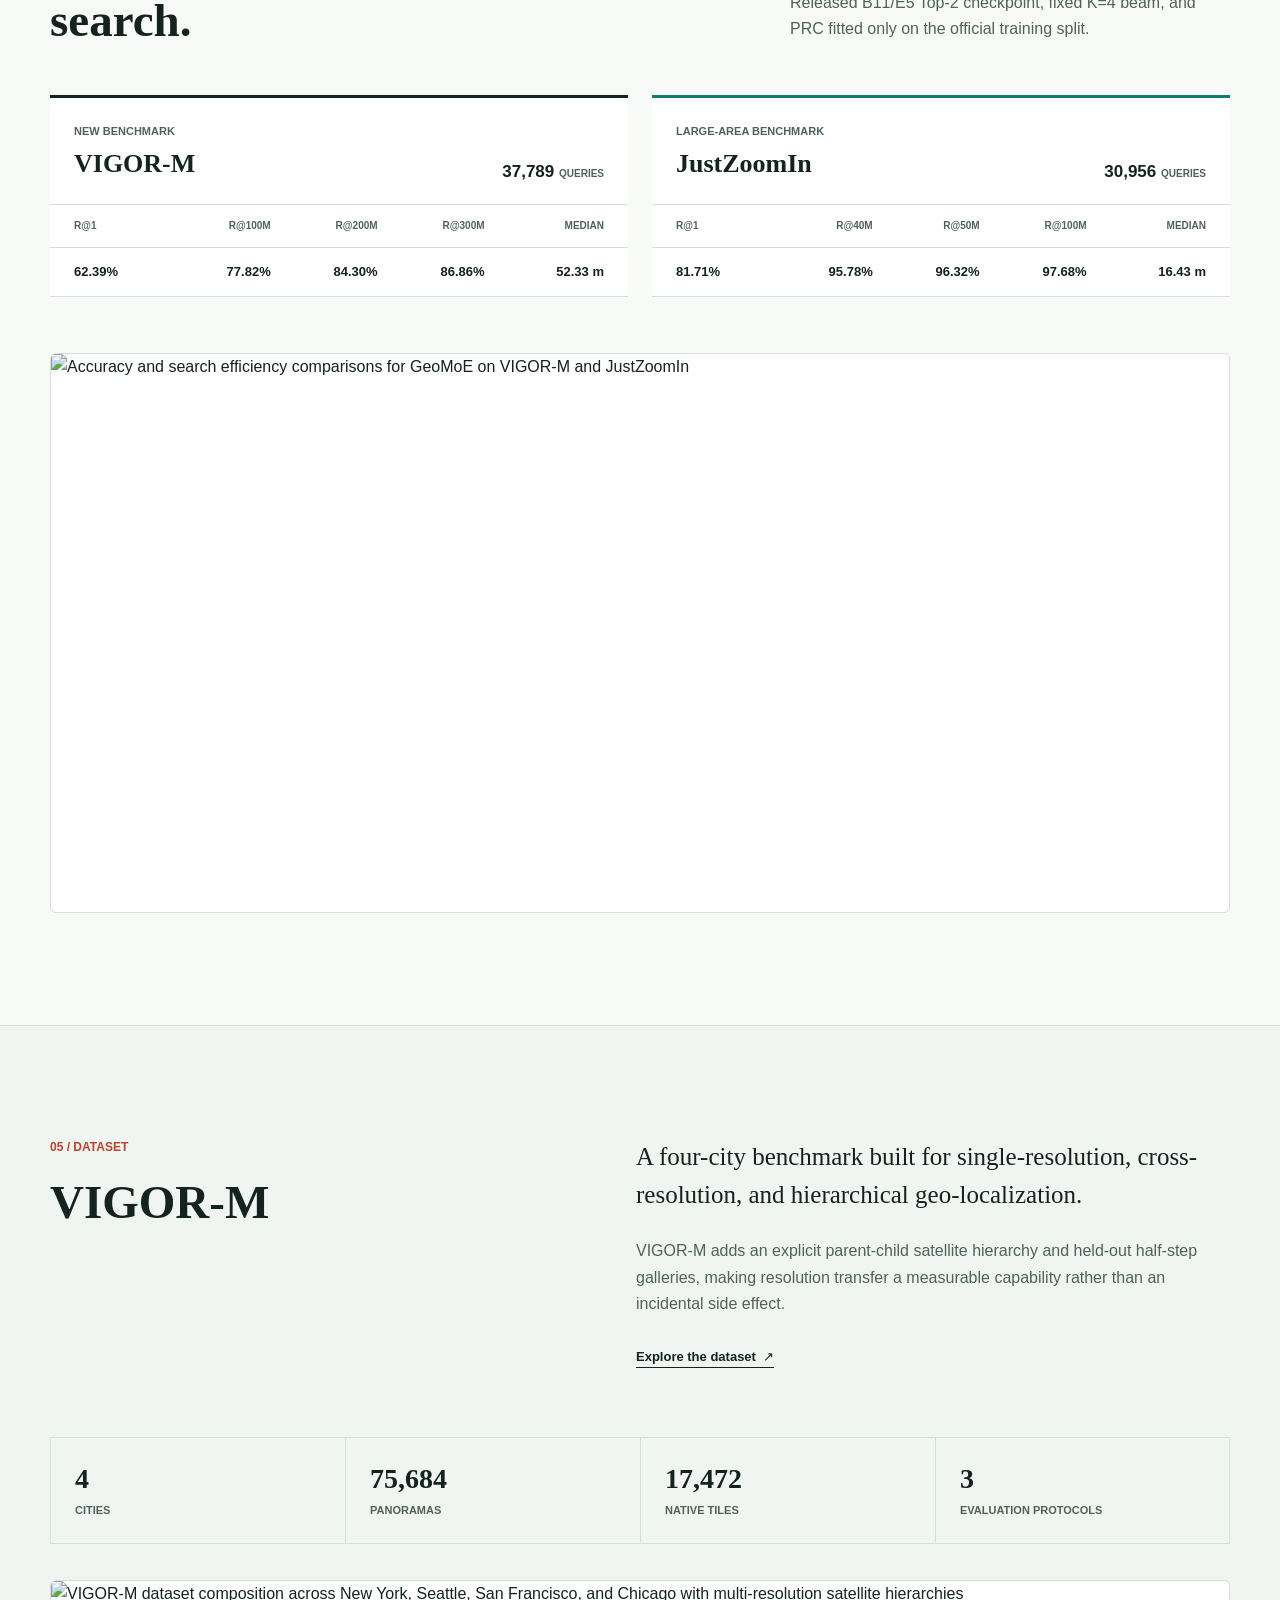
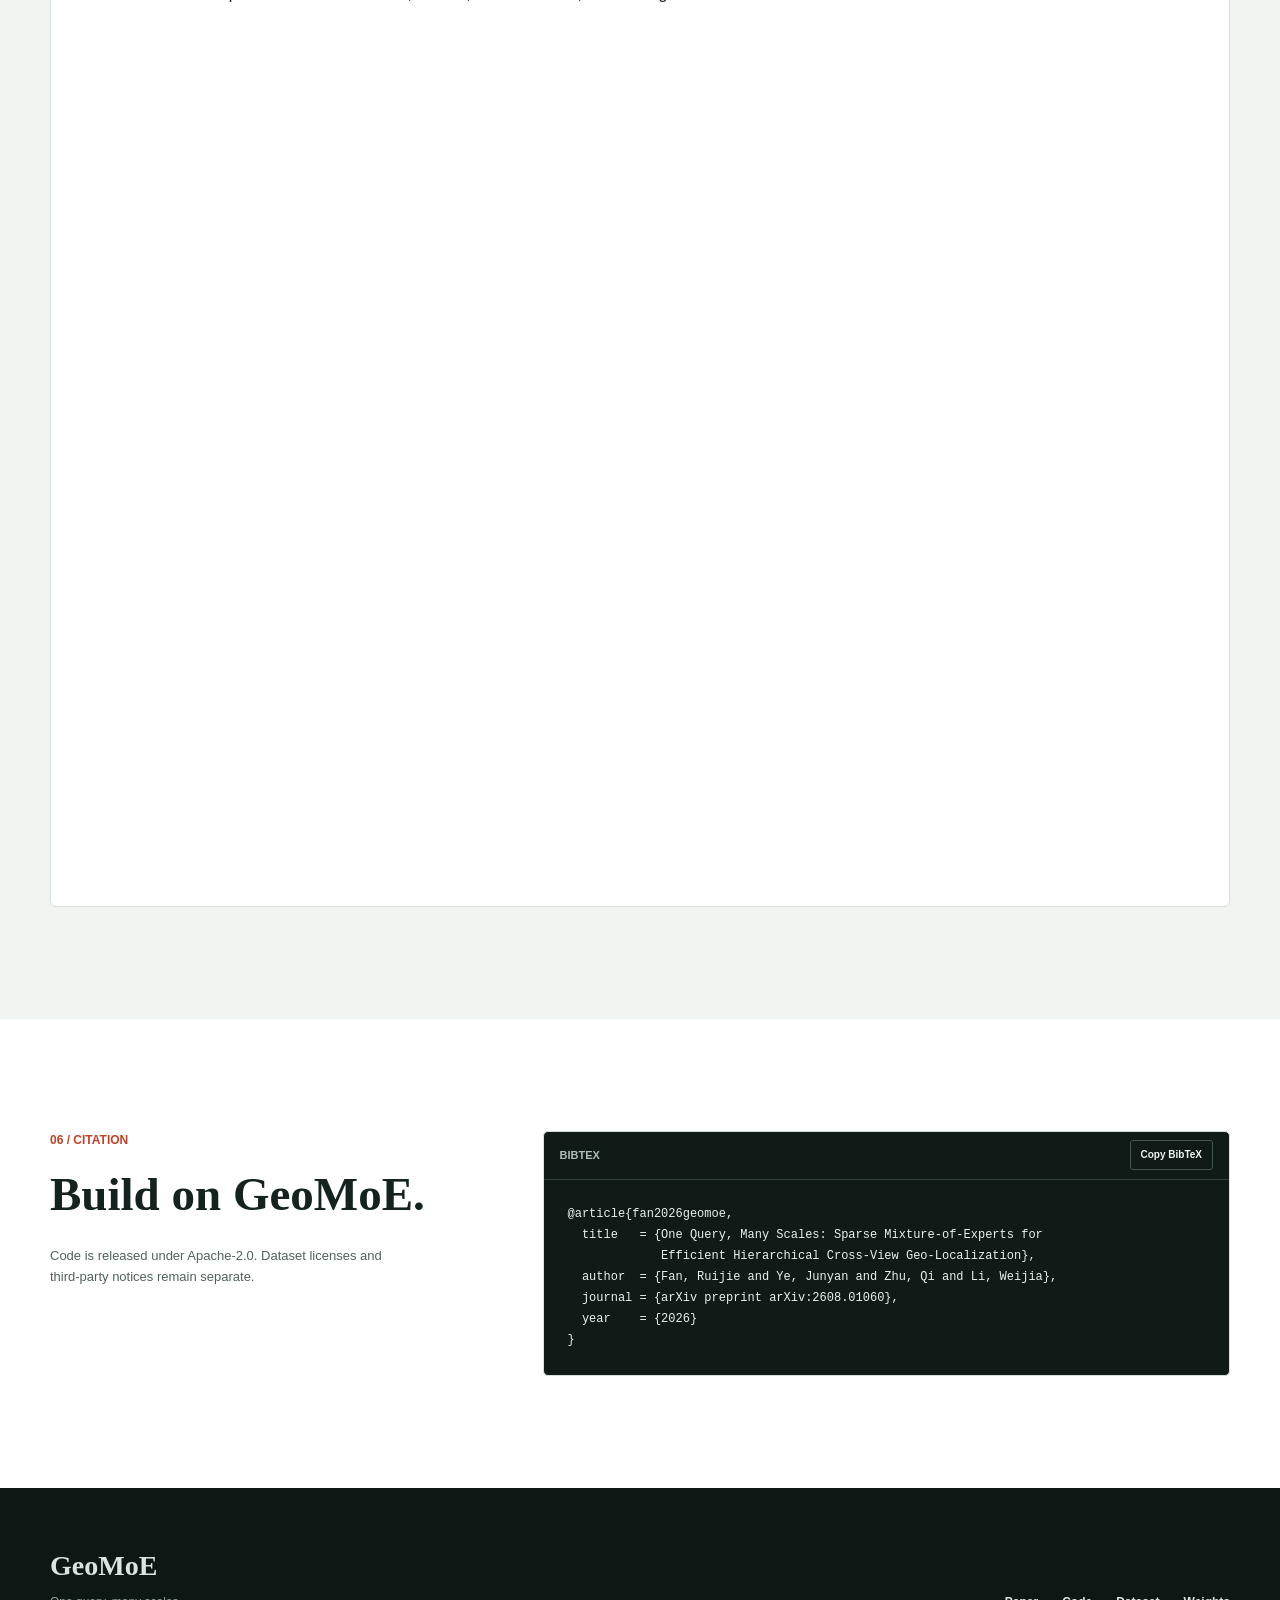
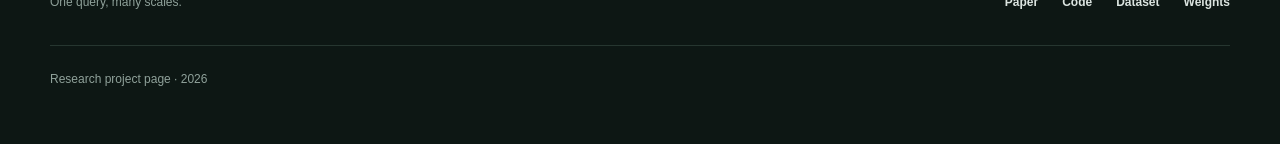
==== commit 812350ba: "feat: add geographic zoom experience" ====
--- a/website/index.html
+++ b/website/index.html
@@ -15,8 +15,11 @@
       content="Sparse mixture-of-experts for efficient hierarchical cross-view geo-localization."
     >
     <meta property="og:url" content="https://fanrj3.github.io/GeoMoE/">
-    <meta name="twitter:card" content="summary_large_image">
+    <meta property="og:image" content="https://fanrj3.github.io/GeoMoE/assets/geographical.png">
+    <meta name="twitter:card" content="summary">
     <title>GeoMoE | One Query, Many Scales</title>
+    <link rel="icon" type="image/png" sizes="512x512" href="assets/geographical.png">
+    <link rel="apple-touch-icon" href="assets/geographical.png">
     <link rel="stylesheet" href="styles.css">
     <script src="script.js" defer></script>
   </head>
@@ -26,7 +29,9 @@
     <header class="site-header">
       <nav class="nav-shell" aria-label="Primary navigation">
         <a class="wordmark" href="#top" aria-label="GeoMoE home">
-          <span class="wordmark-mark" aria-hidden="true">G</span>
+          <span class="wordmark-mark" aria-hidden="true">
+            <img src="assets/geographical.png" alt="" width="32" height="32">
+          </span>
           <span>GeoMoE</span>
         </a>
 
@@ -44,6 +49,7 @@
 
         <div class="nav-links" id="site-navigation">
           <a href="#overview">Overview</a>
+          <a href="#hierarchy">Hierarchy</a>
           <a href="#method">Method</a>
           <a href="#results">Results</a>
           <a href="#dataset">VIGOR-M</a>
@@ -72,19 +78,27 @@
 
           <div class="resource-links" aria-label="Project resources">
             <a class="resource-link resource-primary" href="https://arxiv.org/pdf/2608.01060">
-              <span class="resource-icon" aria-hidden="true">PDF</span>
+              <span class="resource-icon" aria-hidden="true">
+                <img src="assets/icons/arxiv.svg" alt="" width="20" height="20">
+              </span>
               Paper
             </a>
             <a class="resource-link" href="https://github.com/fanrj3/GeoMoE">
-              <span class="resource-icon" aria-hidden="true">&lt;/&gt;</span>
+              <span class="resource-icon" aria-hidden="true">
+                <img src="assets/icons/github.svg" alt="" width="20" height="20">
+              </span>
               Code
             </a>
             <a class="resource-link" href="https://huggingface.co/datasets/Frank0666/VIGOR-M">
-              <span class="resource-icon" aria-hidden="true">HF</span>
+              <span class="resource-icon" aria-hidden="true">
+                <img src="assets/icons/huggingface.svg" alt="" width="20" height="20">
+              </span>
               Dataset
             </a>
             <a class="resource-link" href="https://huggingface.co/Frank0666/GeoMoE">
-              <span class="resource-icon" aria-hidden="true">HF</span>
+              <span class="resource-icon" aria-hidden="true">
+                <img src="assets/icons/huggingface.svg" alt="" width="20" height="20">
+              </span>
               Weights
             </a>
           </div>
@@ -152,11 +166,100 @@
         </div>
       </section>
 
+      <section
+        class="geo-zoom"
+        id="hierarchy"
+        data-map-zoom
+        aria-labelledby="hierarchy-title"
+      >
+        <div class="geo-sticky">
+          <div class="geo-map-layers" aria-hidden="true">
+            <img
+              class="geo-map-layer is-active"
+              data-map-layer
+              src="assets/map-zoom/seattle-l0.webp"
+              alt=""
+              width="1200"
+              height="1200"
+              loading="lazy"
+              decoding="async"
+            >
+            <img
+              class="geo-map-layer"
+              data-map-layer
+              src="assets/map-zoom/seattle-l1.webp"
+              alt=""
+              width="1600"
+              height="1600"
+              loading="lazy"
+              decoding="async"
+            >
+            <img
+              class="geo-map-layer"
+              data-map-layer
+              src="assets/map-zoom/seattle-l2.webp"
+              alt=""
+              width="1600"
+              height="1600"
+              loading="lazy"
+              decoding="async"
+            >
+            <img
+              class="geo-map-layer"
+              data-map-layer
+              src="assets/map-zoom/seattle-l3.webp"
+              alt=""
+              width="1536"
+              height="1536"
+              loading="lazy"
+              decoding="async"
+            >
+          </div>
+          <div class="geo-map-wash" aria-hidden="true"></div>
+          <div class="geo-axis geo-axis-x" aria-hidden="true"></div>
+          <div class="geo-axis geo-axis-y" aria-hidden="true"></div>
+          <div class="geo-target" aria-hidden="true"><span></span></div>
+
+          <div class="shell geo-ui">
+            <div class="geo-copy">
+              <p class="section-index">02 / Geographic hierarchy</p>
+              <h2 id="hierarchy-title">From city scale<br>to a single place.</h2>
+              <p>
+                GeoMoE keeps one globally comparable descriptor while its beam
+                follows the satellite hierarchy. Each level narrows the search
+                area without re-encoding the query.
+              </p>
+            </div>
+
+            <div class="geo-readout" aria-label="Map location">
+              <span>Seattle, Washington</span>
+              <strong>47.5922 N&nbsp;&nbsp;122.3323 W</strong>
+            </div>
+
+            <div class="geo-bottom">
+              <ol class="geo-levels" aria-label="Hierarchy levels">
+                <li class="is-active" data-map-label><strong>L0</strong><span>City</span></li>
+                <li data-map-label><strong>L1</strong><span>Region</span></li>
+                <li data-map-label><strong>L2</strong><span>District</span></li>
+                <li data-map-label><strong>L3</strong><span>Local</span></li>
+              </ol>
+
+              <div class="geo-stage-readout" aria-live="polite">
+                <span data-map-stage>City gallery</span>
+                <strong data-map-resolution>49,152 px source</strong>
+              </div>
+            </div>
+          </div>
+
+          <div class="geo-progress" aria-hidden="true"><span data-map-progress></span></div>
+        </div>
+      </section>
+
       <section class="section section-ink" id="method" aria-labelledby="method-title">
         <div class="shell">
           <div class="section-heading section-heading-wide">
             <div>
-              <p class="section-index">02 / Method</p>
+              <p class="section-index">03 / Method</p>
               <h2 id="method-title">One encoder across every scale.</h2>
             </div>
             <p class="section-summary">
@@ -209,7 +312,7 @@
         <div class="shell">
           <div class="section-heading section-heading-wide">
             <div>
-              <p class="section-index">03 / Results</p>
+              <p class="section-index">04 / Results</p>
               <h2 id="results-title">Accurate without exhaustive search.</h2>
             </div>
             <p class="section-summary">
@@ -300,7 +403,7 @@
         <div class="shell">
           <div class="dataset-intro">
             <div class="section-heading">
-              <p class="section-index">04 / Dataset</p>
+              <p class="section-index">05 / Dataset</p>
               <h2 id="dataset-title">VIGOR-M</h2>
             </div>
             <div class="dataset-copy">
@@ -341,7 +444,7 @@
       <section class="section citation-section" id="citation" aria-labelledby="citation-title">
         <div class="shell citation-grid">
           <div class="section-heading">
-            <p class="section-index">05 / Citation</p>
+            <p class="section-index">06 / Citation</p>
             <h2 id="citation-title">Build on GeoMoE.</h2>
             <p class="citation-note">
               Code is released under Apache-2.0. Dataset licenses and
--- a/website/styles.css
+++ b/website/styles.css
@@ -106,16 +106,17 @@
 }
 
 .wordmark-mark {
-  display: grid;
+  display: block;
   width: 32px;
   height: 32px;
-  place-items: center;
-  border-radius: 3px;
-  background: var(--ink);
-  color: #fff;
-  font-family: ui-sans-serif, -apple-system, BlinkMacSystemFont, "Segoe UI", sans-serif;
-  font-size: 14px;
-  font-weight: 800;
+  overflow: hidden;
+  border-radius: 50%;
+}
+
+.wordmark-mark img {
+  width: 100%;
+  height: 100%;
+  object-fit: cover;
 }
 
 .nav-links {
@@ -278,22 +279,26 @@
 }
 
 .resource-icon {
-  display: inline-grid;
-  min-width: 25px;
-  height: 22px;
-  place-items: center;
-  padding: 0 4px;
-  border-radius: 2px;
-  background: #edf1ee;
-  color: var(--ink);
-  font-family: ui-monospace, SFMono-Regular, Menlo, Consolas, monospace;
-  font-size: 9px;
-  font-weight: 800;
-}
-
-.resource-primary .resource-icon {
-  background: rgba(255, 255, 255, 0.14);
-  color: #fff;
+  display: inline-flex;
+  width: 20px;
+  height: 20px;
+  flex: 0 0 20px;
+  align-items: center;
+  justify-content: center;
+}
+
+.resource-icon img {
+  width: 18px;
+  height: 18px;
+  object-fit: contain;
+}
+
+.resource-icon img[src*="huggingface"] {
+  filter: invert(84%) sepia(74%) saturate(1035%) hue-rotate(344deg) brightness(103%) contrast(102%);
+}
+
+.resource-primary .resource-icon img {
+  filter: invert(1);
 }
 
 .hero-figure-wrap {
@@ -423,6 +428,262 @@
   margin: 0;
   color: var(--ink);
   font-weight: 650;
+}
+
+.geo-zoom {
+  position: relative;
+  height: 360vh;
+  background: #07110f;
+}
+
+.geo-sticky {
+  position: sticky;
+  top: var(--header-height);
+  height: calc(100vh - var(--header-height));
+  min-height: 620px;
+  overflow: hidden;
+  background: #07110f;
+  color: #f4f7f5;
+}
+
+.geo-map-layers,
+.geo-map-layer,
+.geo-map-wash {
+  position: absolute;
+  inset: 0;
+  width: 100%;
+  height: 100%;
+}
+
+.geo-map-layer {
+  opacity: 0;
+  object-fit: cover;
+  filter: saturate(0.72) contrast(1.08) brightness(0.72);
+  transform: scale(1);
+  transform-origin: center;
+  will-change: opacity, transform;
+}
+
+.geo-map-layer:first-child {
+  transform-origin: 20% 47%;
+}
+
+.geo-map-layer.is-active {
+  opacity: 1;
+}
+
+.geo-map-wash {
+  z-index: 1;
+  background: rgba(4, 15, 13, 0.52);
+}
+
+.geo-axis {
+  position: absolute;
+  z-index: 2;
+  opacity: 0.28;
+  pointer-events: none;
+  will-change: top, left;
+}
+
+.geo-axis-x {
+  top: 50%;
+  right: 0;
+  left: 0;
+  border-top: 1px solid rgba(255, 255, 255, 0.34);
+}
+
+.geo-axis-y {
+  top: 0;
+  bottom: 0;
+  left: 50%;
+  border-left: 1px solid rgba(255, 255, 255, 0.34);
+}
+
+.geo-target {
+  position: absolute;
+  top: 50%;
+  left: 50%;
+  z-index: 3;
+  width: 42px;
+  height: 42px;
+  border: 1px solid rgba(255, 255, 255, 0.72);
+  border-radius: 50%;
+  transform: translate(-50%, -50%);
+  will-change: top, left;
+}
+
+.geo-target::before,
+.geo-target::after {
+  position: absolute;
+  background: rgba(255, 255, 255, 0.72);
+  content: "";
+}
+
+.geo-target::before {
+  top: 50%;
+  left: -12px;
+  width: 64px;
+  height: 1px;
+}
+
+.geo-target::after {
+  top: -12px;
+  left: 50%;
+  width: 1px;
+  height: 64px;
+}
+
+.geo-target span {
+  position: absolute;
+  top: 50%;
+  left: 50%;
+  width: 5px;
+  height: 5px;
+  border-radius: 50%;
+  background: #f08a70;
+  transform: translate(-50%, -50%);
+}
+
+.geo-ui {
+  position: relative;
+  z-index: 4;
+  display: flex;
+  height: 100%;
+  padding-top: 62px;
+  padding-bottom: 42px;
+  flex-direction: column;
+  justify-content: space-between;
+}
+
+.geo-copy {
+  max-width: 560px;
+}
+
+.geo-copy .section-index {
+  color: #f08a70;
+}
+
+.geo-copy h2 {
+  margin: 0;
+  font-family: Georgia, "Times New Roman", serif;
+  font-size: 56px;
+  font-weight: 600;
+  line-height: 1.08;
+}
+
+.geo-copy > p:last-child {
+  max-width: 470px;
+  margin: 22px 0 0;
+  color: #c4d0cb;
+  font-size: 15px;
+}
+
+.geo-readout {
+  position: absolute;
+  top: 64px;
+  right: 0;
+  display: grid;
+  gap: 4px;
+  text-align: right;
+}
+
+.geo-readout span,
+.geo-stage-readout span {
+  color: #c4d0cb;
+  font-size: 10px;
+  font-weight: 750;
+  text-transform: uppercase;
+}
+
+.geo-readout strong,
+.geo-stage-readout strong {
+  color: #fff;
+  font-family: ui-monospace, SFMono-Regular, Menlo, Consolas, monospace;
+  font-size: 11px;
+  font-weight: 650;
+}
+
+.geo-bottom {
+  display: flex;
+  align-items: end;
+  justify-content: space-between;
+  gap: 40px;
+}
+
+.geo-levels {
+  display: grid;
+  width: min(560px, 58%);
+  margin: 0;
+  padding: 0;
+  grid-template-columns: repeat(4, 1fr);
+  border-top: 1px solid rgba(255, 255, 255, 0.32);
+  list-style: none;
+}
+
+.geo-levels li {
+  position: relative;
+  display: grid;
+  gap: 3px;
+  padding-top: 15px;
+  color: #80928b;
+  transition: color 180ms ease;
+}
+
+.geo-levels li::before {
+  position: absolute;
+  top: -2px;
+  left: 0;
+  width: 100%;
+  height: 3px;
+  background: transparent;
+  content: "";
+}
+
+.geo-levels li.is-active {
+  color: #fff;
+}
+
+.geo-levels li.is-active::before {
+  background: #f08a70;
+}
+
+.geo-levels strong {
+  font-family: Georgia, "Times New Roman", serif;
+  font-size: 22px;
+  line-height: 1;
+}
+
+.geo-levels span {
+  font-size: 9px;
+  font-weight: 750;
+  text-transform: uppercase;
+}
+
+.geo-stage-readout {
+  display: grid;
+  min-width: 170px;
+  gap: 5px;
+  text-align: right;
+}
+
+.geo-progress {
+  position: absolute;
+  right: 0;
+  bottom: 0;
+  left: 0;
+  z-index: 5;
+  height: 3px;
+  background: rgba(255, 255, 255, 0.12);
+}
+
+.geo-progress span {
+  display: block;
+  width: 100%;
+  height: 100%;
+  background: #f08a70;
+  transform: scaleX(0);
+  transform-origin: left;
+  will-change: transform;
 }
 
 .section-ink {
@@ -809,6 +1070,10 @@
     font-size: 40px;
   }
 
+  .geo-copy h2 {
+    font-size: 48px;
+  }
+
   .result-tables {
     grid-template-columns: 1fr;
   }
@@ -885,6 +1150,51 @@
     grid-template-columns: 1fr;
   }
 
+  .geo-zoom {
+    height: 320vh;
+  }
+
+  .geo-sticky {
+    min-height: 560px;
+  }
+
+  .geo-map-layer:first-child {
+    object-position: 20% center;
+  }
+
+  .geo-ui {
+    padding-top: 42px;
+    padding-bottom: 34px;
+  }
+
+  .geo-copy {
+    max-width: 470px;
+  }
+
+  .geo-copy h2 {
+    font-size: 42px;
+  }
+
+  .geo-readout {
+    top: auto;
+    right: auto;
+    bottom: 112px;
+    left: 0;
+    text-align: left;
+  }
+
+  .geo-bottom {
+    display: block;
+  }
+
+  .geo-levels {
+    width: 100%;
+  }
+
+  .geo-stage-readout {
+    display: none;
+  }
+
   .metric {
     display: grid;
     grid-template-columns: 120px 1fr;
@@ -990,6 +1300,33 @@
     padding: 72px 0;
   }
 
+  .geo-sticky {
+    min-height: 520px;
+  }
+
+  .geo-copy h2 {
+    font-size: 35px;
+  }
+
+  .geo-copy > p:last-child {
+    max-width: 330px;
+    margin-top: 16px;
+    font-size: 13px;
+  }
+
+  .geo-readout {
+    bottom: 102px;
+  }
+
+  .geo-levels strong {
+    font-size: 18px;
+  }
+
+  .geo-target {
+    width: 32px;
+    height: 32px;
+  }
+
   .section-heading h2 {
     font-size: 34px;
   }
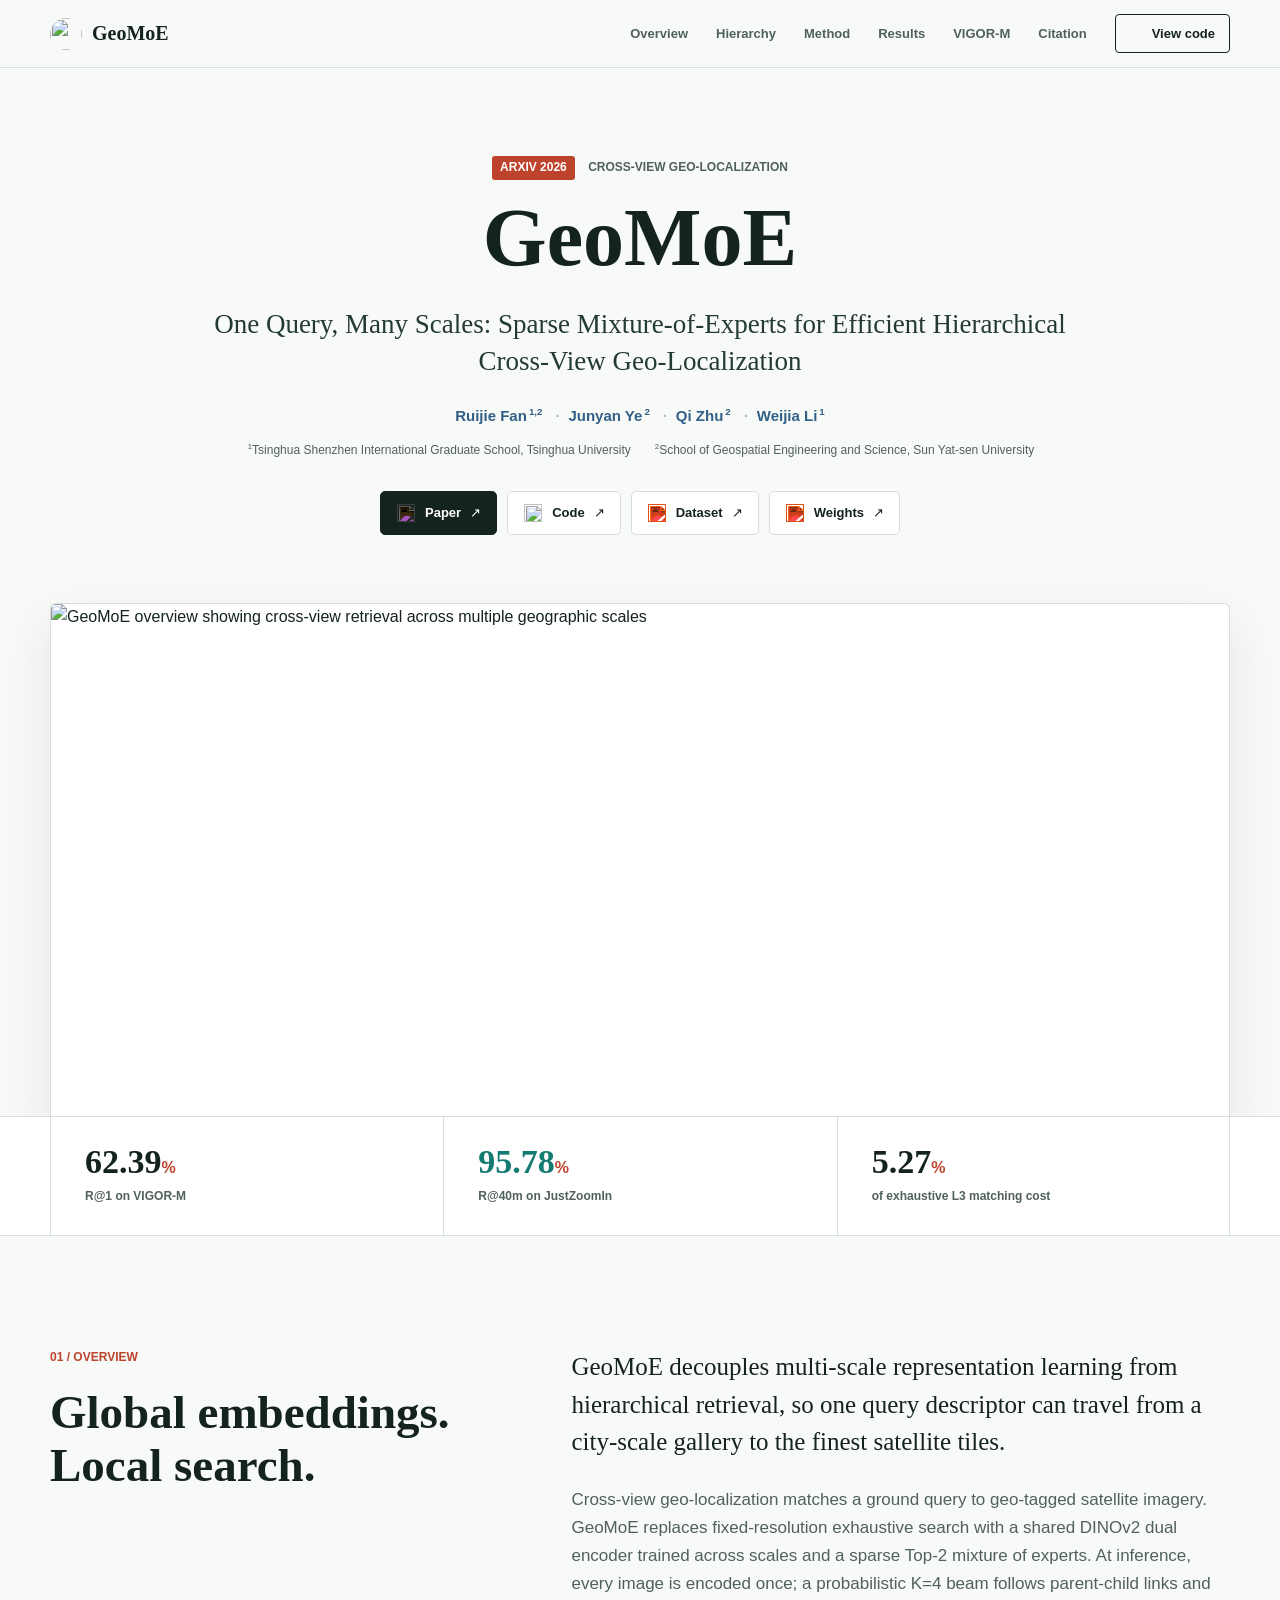
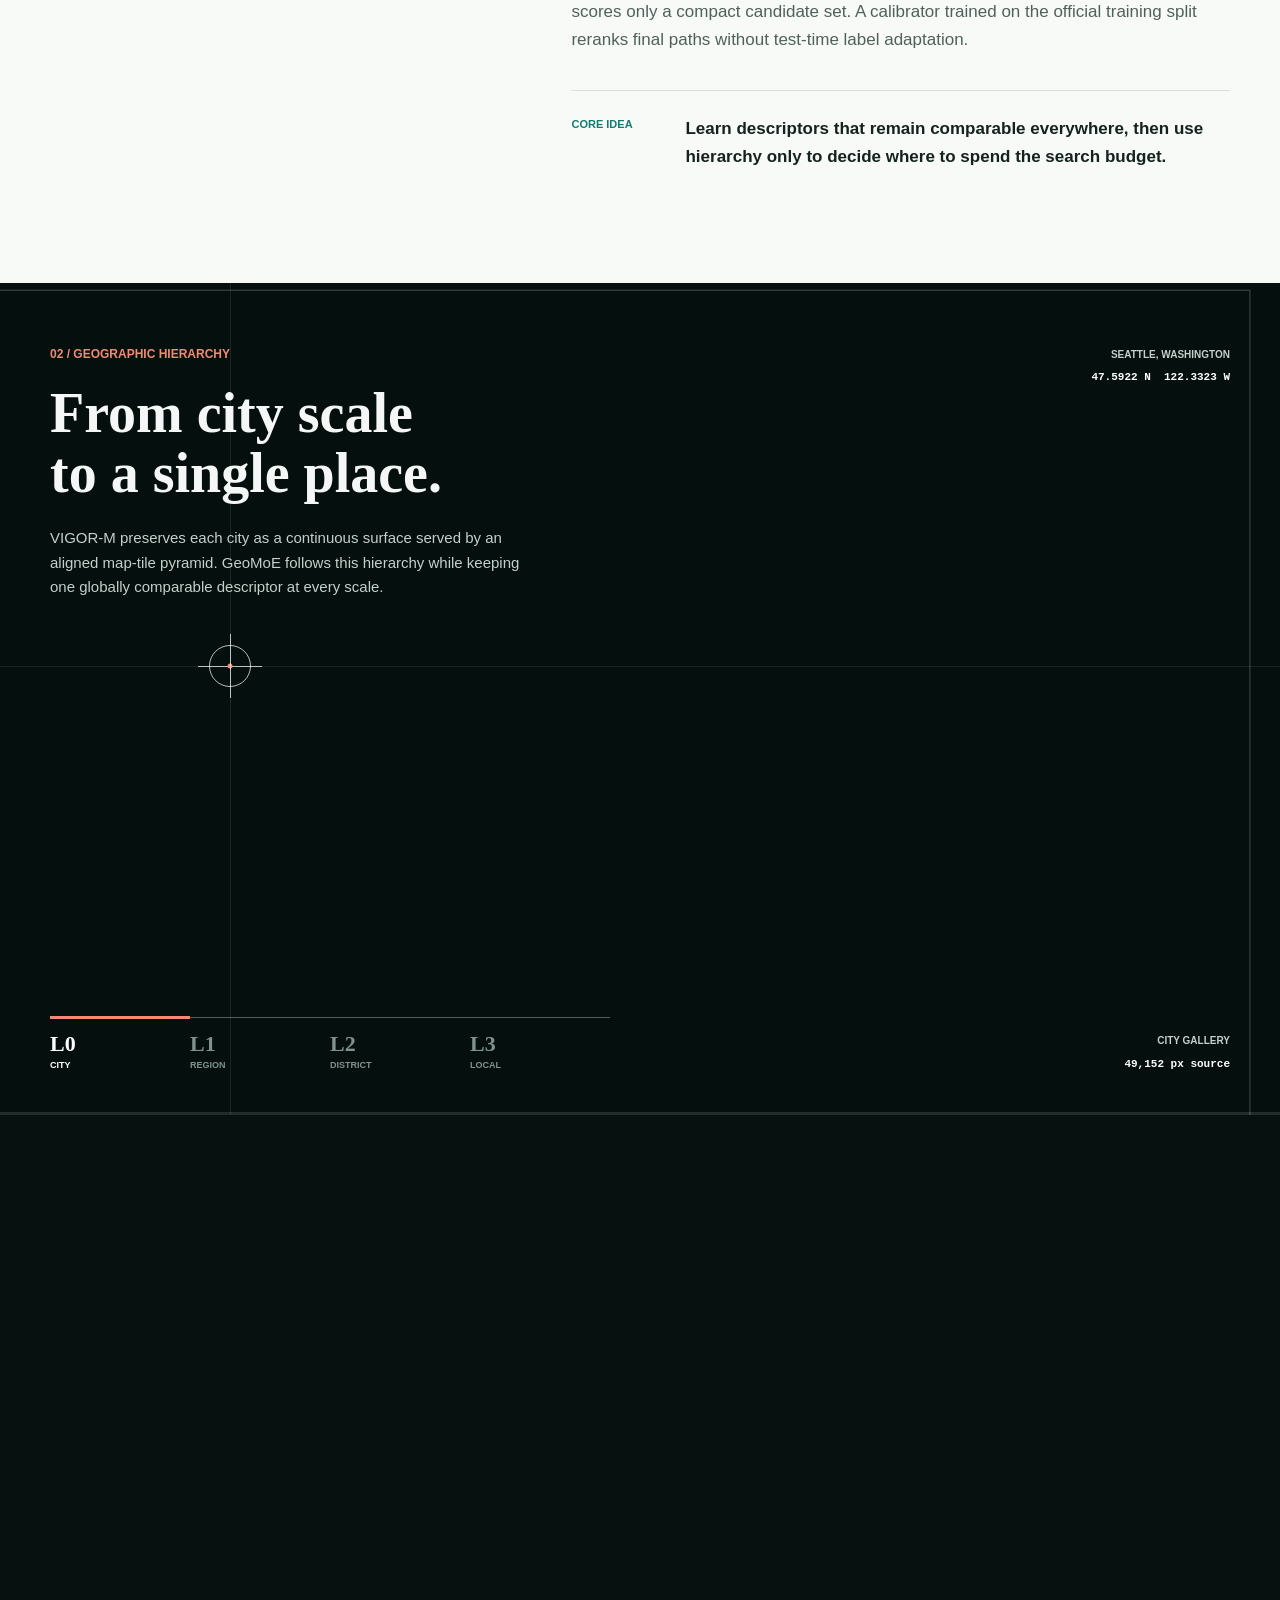
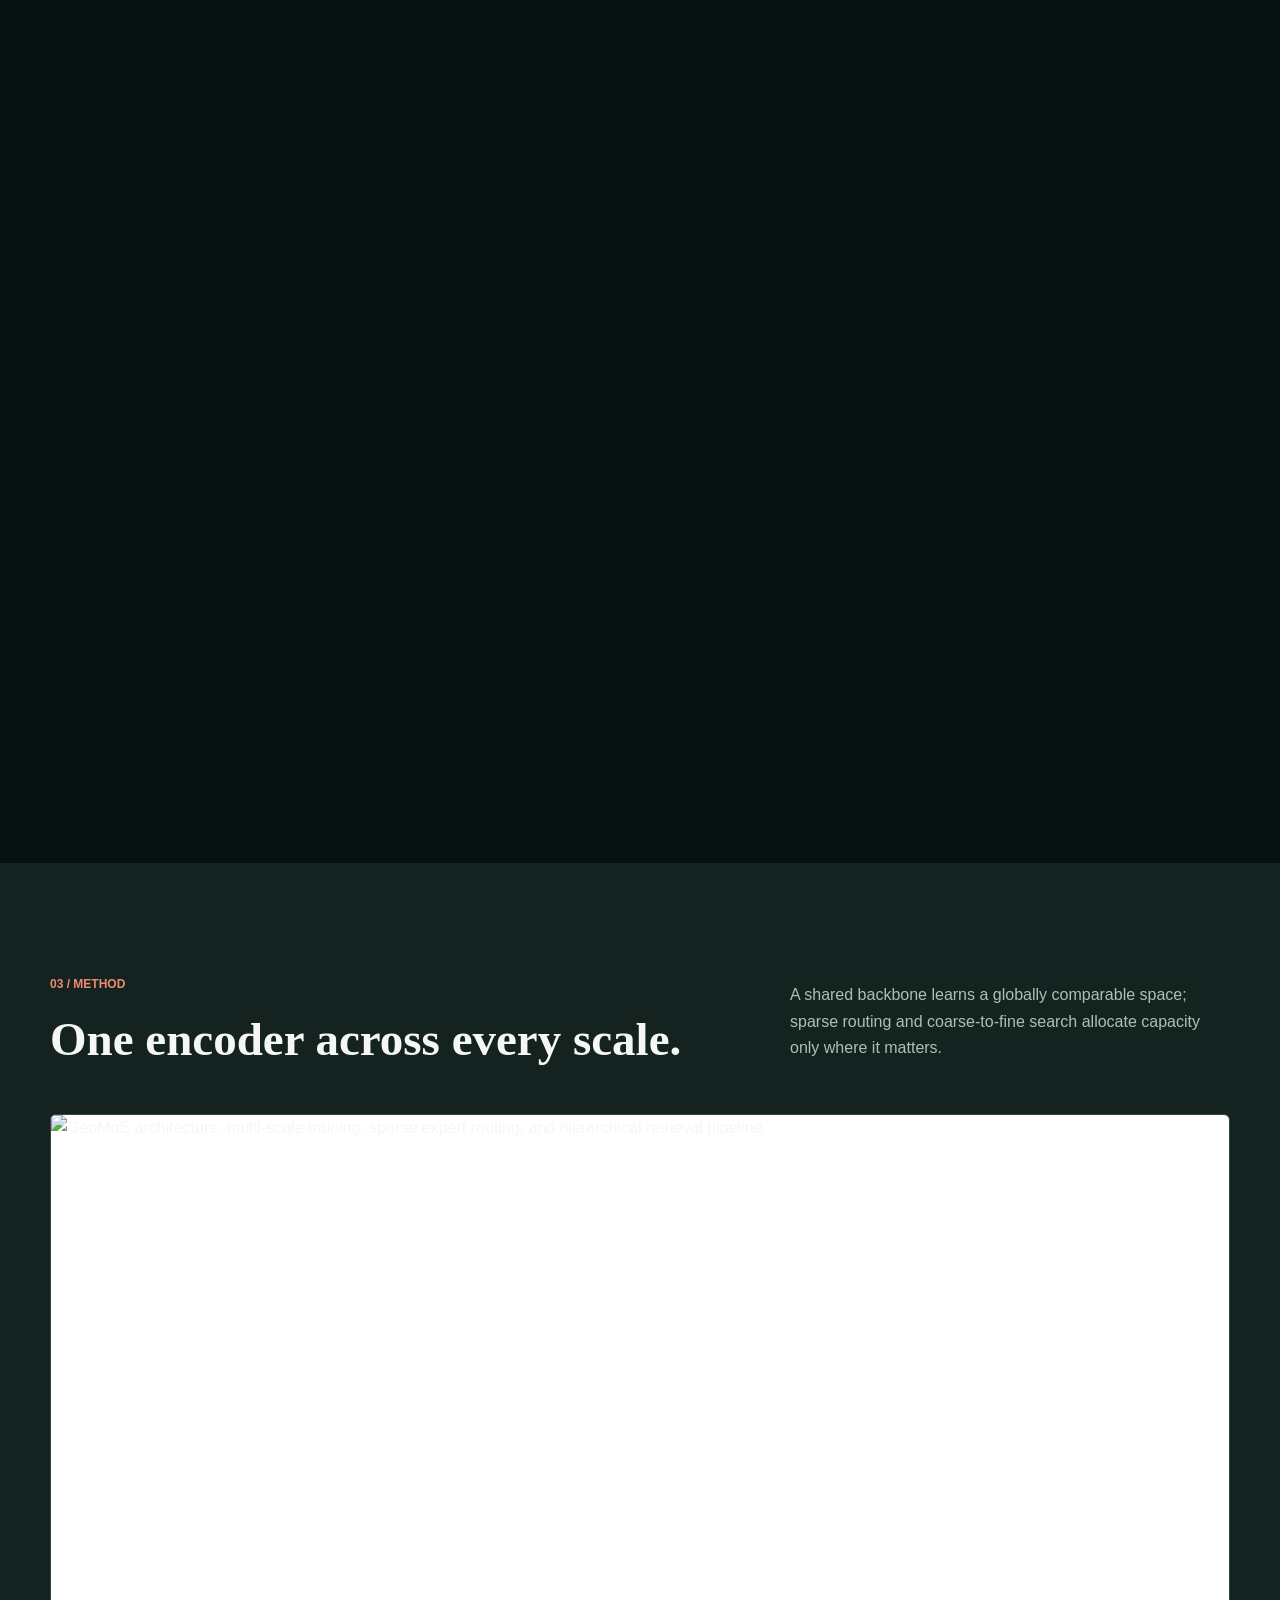
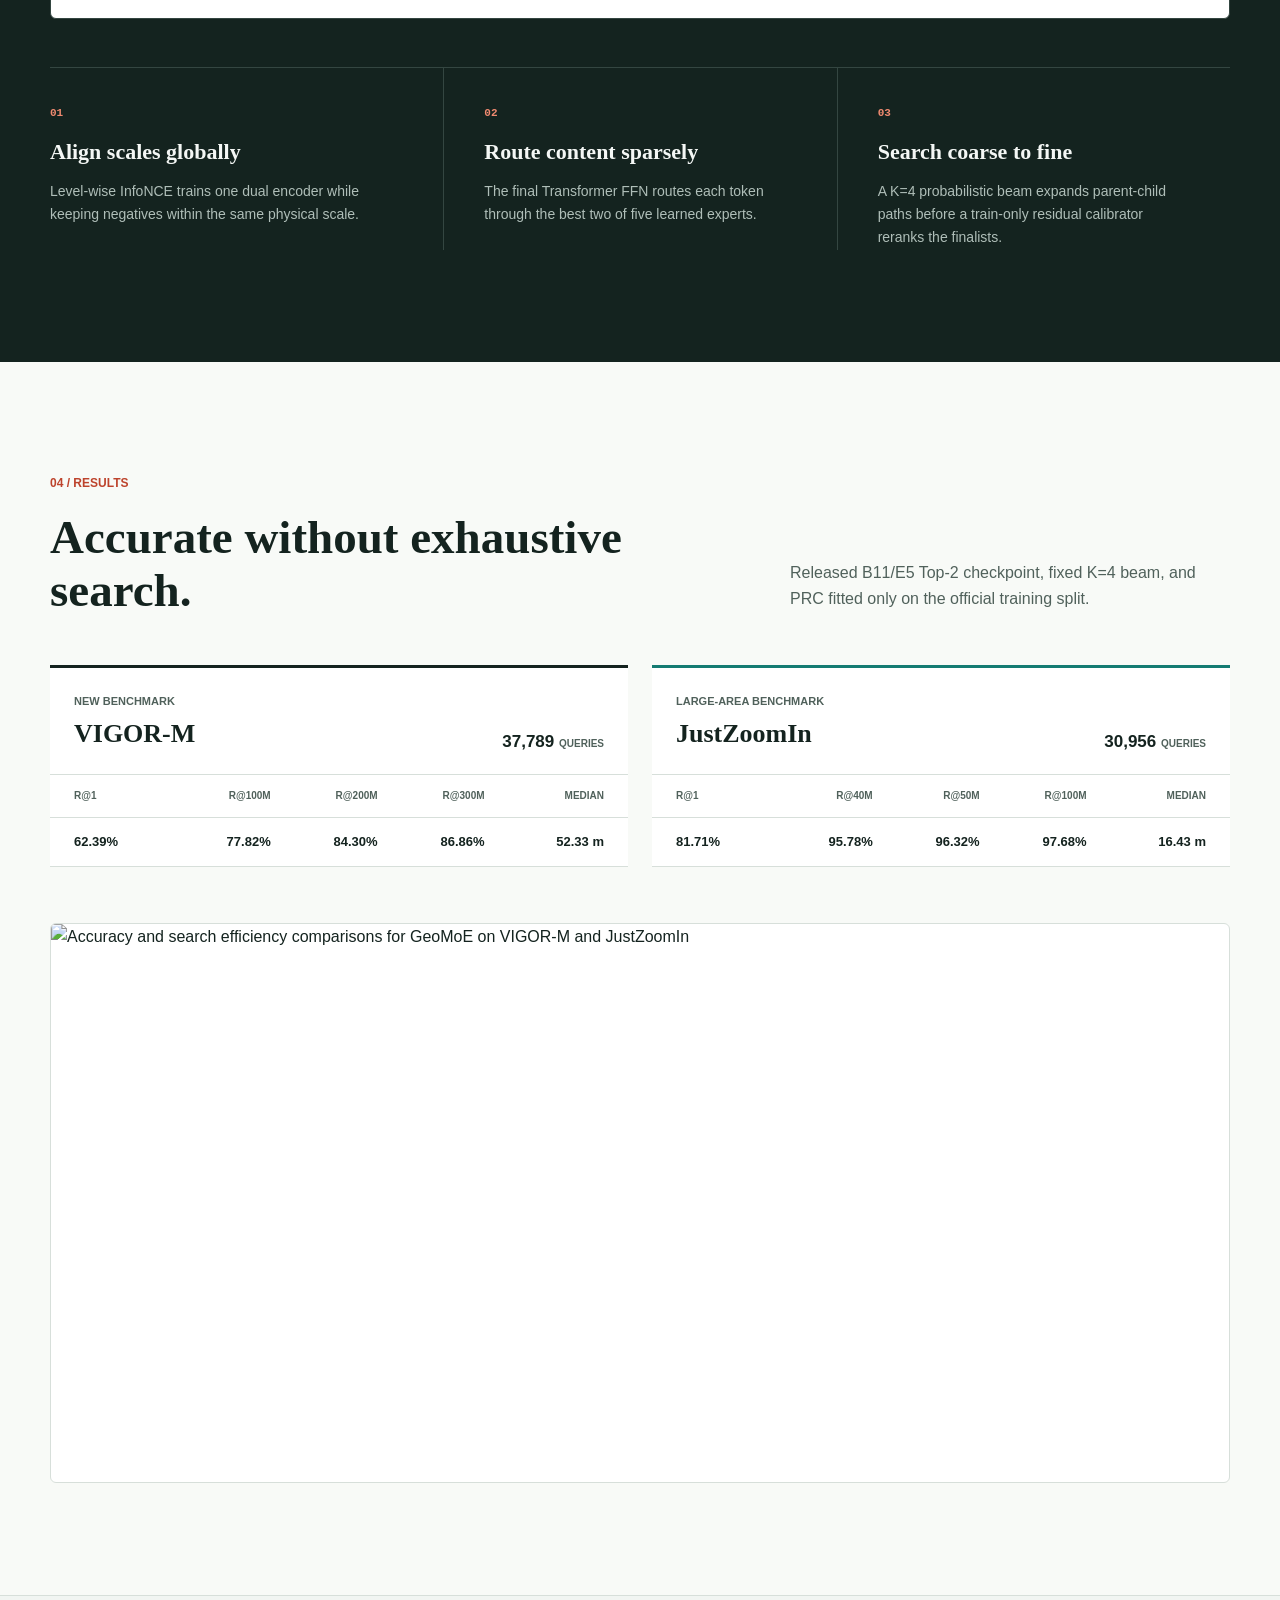
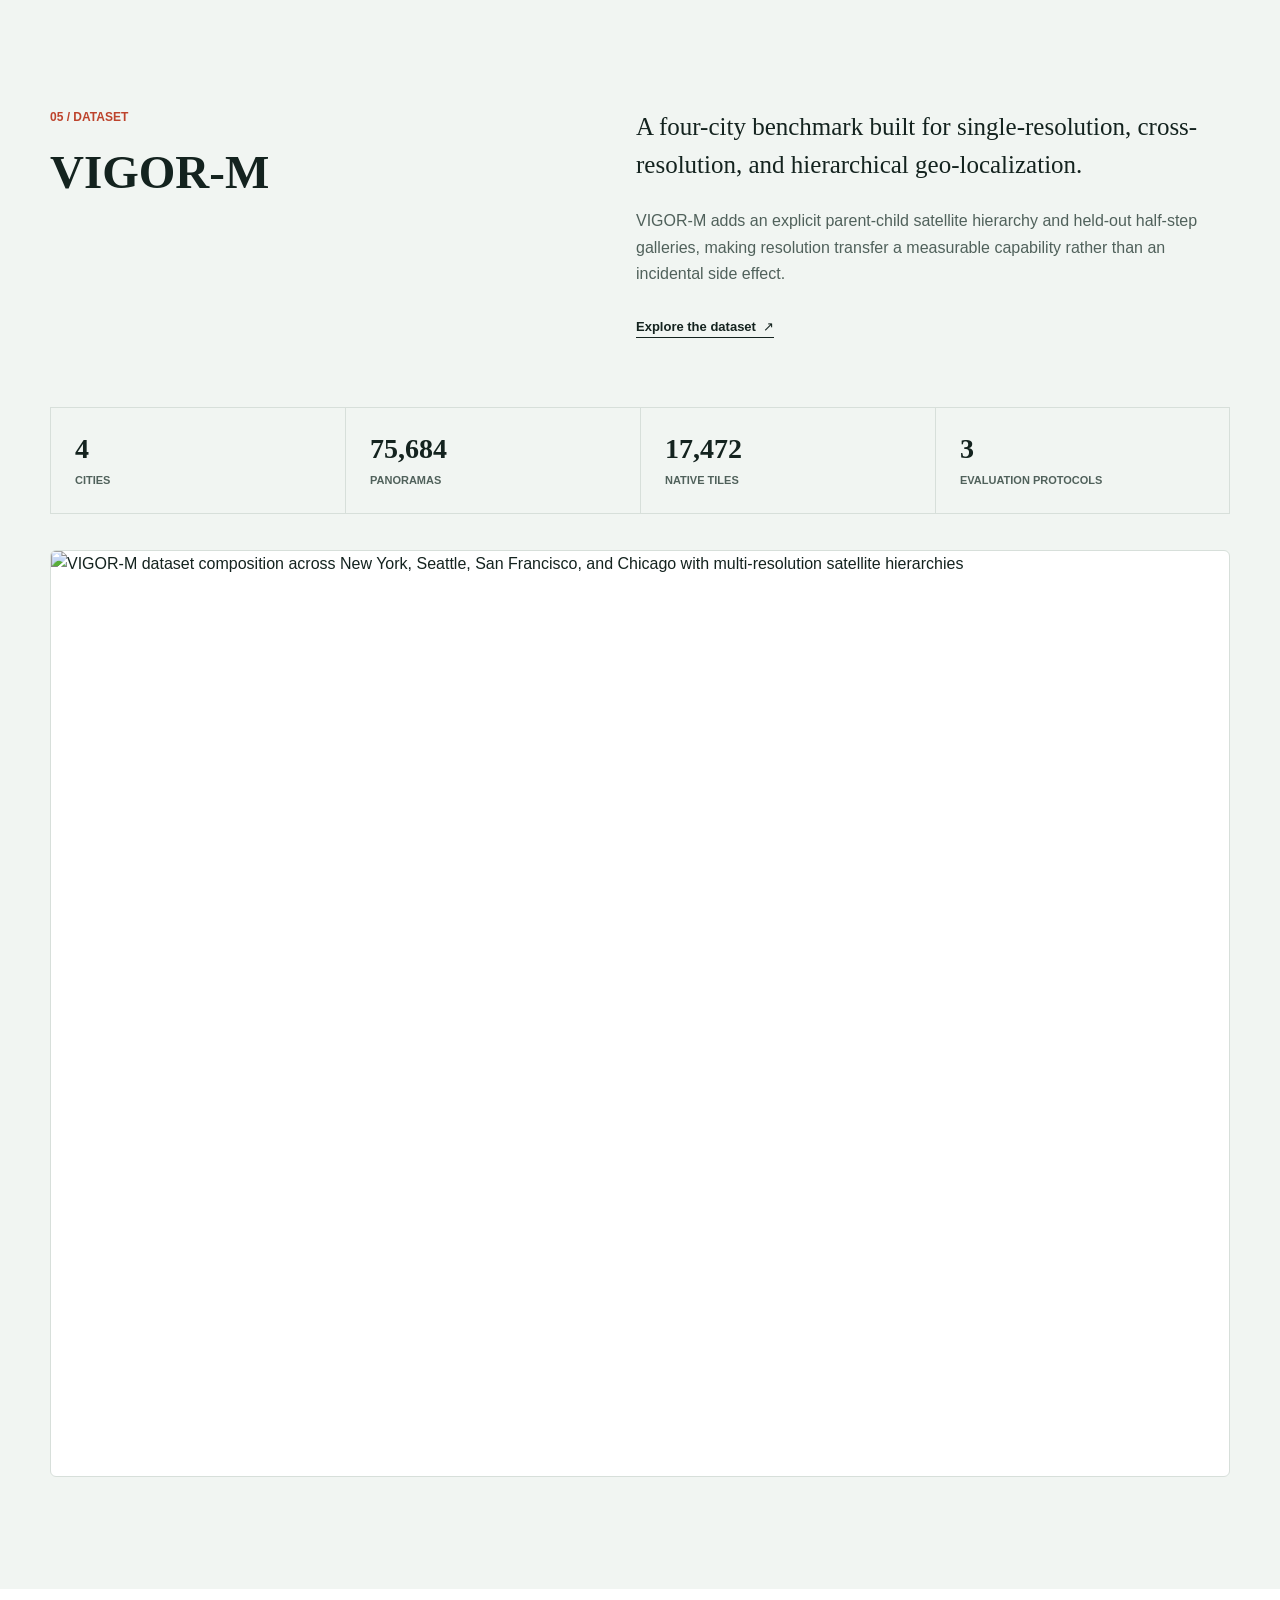
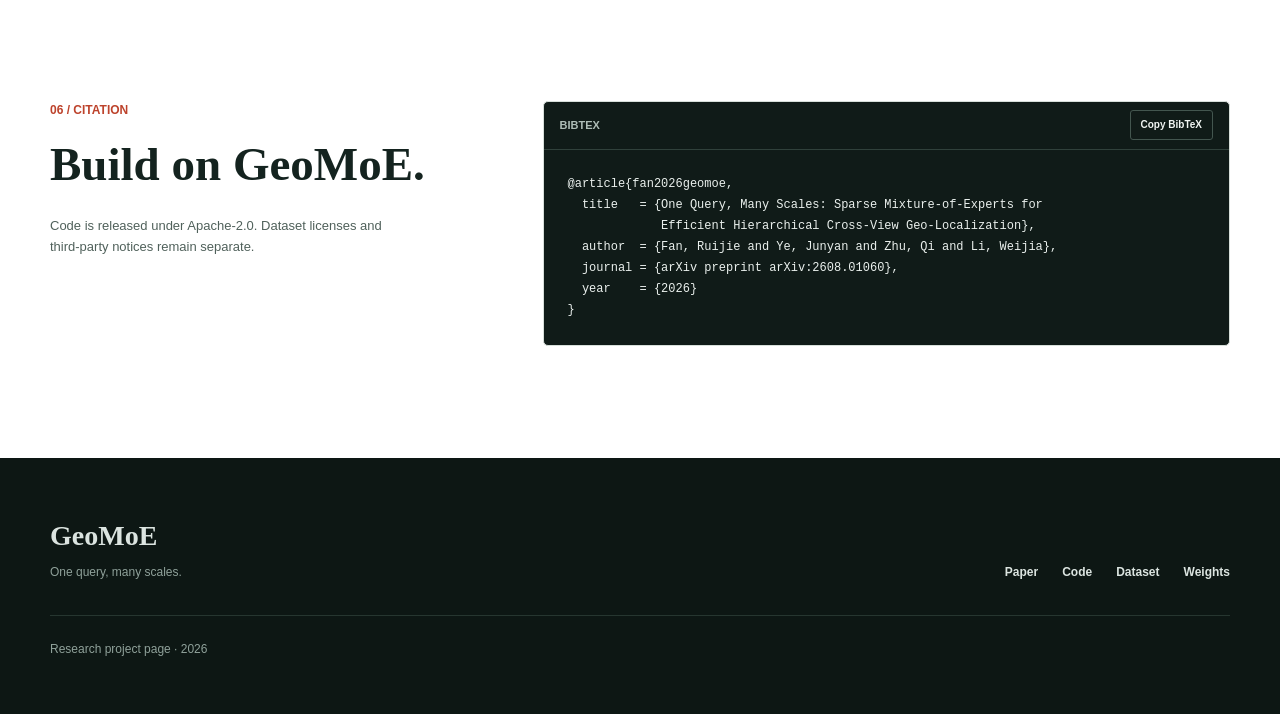
==== commit ff67f404: "feat: make geographic zoom continuous" ====
--- a/website/index.html
+++ b/website/index.html
@@ -54,7 +54,10 @@
           <a href="#results">Results</a>
           <a href="#dataset">VIGOR-M</a>
           <a href="#citation">Citation</a>
-          <a class="nav-code" href="https://github.com/fanrj3/GeoMoE">View code</a>
+          <a class="nav-code" href="https://github.com/fanrj3/GeoMoE">
+            <img src="assets/icons/github.svg" alt="" width="15" height="15">
+            View code
+          </a>
         </div>
       </nav>
     </header>
@@ -70,10 +73,14 @@
           </p>
 
           <div class="authors" aria-label="Authors">
-            <span>Ruijie Fan</span>
-            <span>Junyan Ye</span>
-            <span>Qi Zhu</span>
-            <span>Weijia Li</span>
+            <a href="https://fanrj3.github.io/">Ruijie Fan<sup>1,2</sup></a>
+            <a href="https://yejy53.github.io/">Junyan Ye<sup>2</sup></a>
+            <span>Qi Zhu<sup>2</sup></span>
+            <a href="https://liweijia.github.io/">Weijia Li<sup>1</sup></a>
+          </div>
+          <div class="affiliations" aria-label="Author affiliations">
+            <span><sup>1</sup>Tsinghua Shenzhen International Graduate School, Tsinghua University</span>
+            <span><sup>2</sup>School of Geospatial Engineering and Science, Sun Yat-sen University</span>
           </div>
 
           <div class="resource-links" aria-label="Project resources">
@@ -177,6 +184,9 @@
             <img
               class="geo-map-layer is-active"
               data-map-layer
+              data-base-zoom="1"
+              data-focus-x="0.203125"
+              data-focus-y="0.46875"
               src="assets/map-zoom/seattle-l0.webp"
               alt=""
               width="1200"
@@ -187,6 +197,9 @@
             <img
               class="geo-map-layer"
               data-map-layer
+              data-base-zoom="4"
+              data-focus-x="0.5"
+              data-focus-y="0.5"
               src="assets/map-zoom/seattle-l1.webp"
               alt=""
               width="1600"
@@ -197,6 +210,9 @@
             <img
               class="geo-map-layer"
               data-map-layer
+              data-base-zoom="12"
+              data-focus-x="0.5"
+              data-focus-y="0.5"
               src="assets/map-zoom/seattle-l2.webp"
               alt=""
               width="1600"
@@ -207,6 +223,9 @@
             <img
               class="geo-map-layer"
               data-map-layer
+              data-base-zoom="32"
+              data-focus-x="0.5"
+              data-focus-y="0.5"
               src="assets/map-zoom/seattle-l3.webp"
               alt=""
               width="1536"
@@ -225,9 +244,9 @@
               <p class="section-index">02 / Geographic hierarchy</p>
               <h2 id="hierarchy-title">From city scale<br>to a single place.</h2>
               <p>
-                GeoMoE keeps one globally comparable descriptor while its beam
-                follows the satellite hierarchy. Each level narrows the search
-                area without re-encoding the query.
+                VIGOR-M preserves each city as a continuous surface served by an
+                aligned map-tile pyramid. GeoMoE follows this hierarchy while
+                keeping one globally comparable descriptor at every scale.
               </p>
             </div>
 
--- a/website/styles.css
+++ b/website/styles.css
@@ -138,16 +138,29 @@
 }
 
 .nav-links .nav-code {
+  display: inline-flex;
+  align-items: center;
+  gap: 7px;
   padding: 8px 14px;
   border: 1px solid var(--ink);
   border-radius: 4px;
   color: var(--ink);
 }
 
+.nav-code img {
+  width: 15px;
+  height: 15px;
+}
+
 .nav-links .nav-code:hover,
 .nav-links .nav-code:focus-visible {
   background: var(--ink);
   color: #fff;
+}
+
+.nav-links .nav-code:hover img,
+.nav-links .nav-code:focus-visible img {
+  filter: invert(1);
 }
 
 .menu-button {
@@ -225,11 +238,48 @@
   font-weight: 650;
 }
 
-.authors span:not(:last-child)::after {
+.authors > * {
+  position: relative;
+}
+
+.authors a {
+  text-decoration: underline;
+  text-decoration-color: transparent;
+  text-underline-offset: 4px;
+  transition: color 160ms ease, text-decoration-color 160ms ease;
+}
+
+.authors a:hover,
+.authors a:focus-visible {
+  color: var(--accent);
+  text-decoration-color: currentColor;
+}
+
+.authors > *:not(:last-child)::after {
   position: absolute;
   margin-left: 13px;
   color: #aeb9b4;
   content: "\00b7";
+}
+
+.authors sup,
+.affiliations sup {
+  margin-left: 2px;
+  font-size: 0.65em;
+  line-height: 0;
+  vertical-align: super;
+}
+
+.affiliations {
+  display: flex;
+  flex-wrap: wrap;
+  justify-content: center;
+  gap: 4px 22px;
+  max-width: 980px;
+  margin: 12px auto 0;
+  color: var(--ink-soft);
+  font-size: 12px;
+  line-height: 1.5;
 }
 
 .resource-links {
@@ -432,7 +482,7 @@
 
 .geo-zoom {
   position: relative;
-  height: 360vh;
+  height: 420vh;
   background: #07110f;
 }
 
@@ -459,13 +509,9 @@
   opacity: 0;
   object-fit: cover;
   filter: saturate(0.72) contrast(1.08) brightness(0.72);
-  transform: scale(1);
-  transform-origin: center;
+  transform: matrix(1, 0, 0, 1, 0, 0);
+  transform-origin: 0 0;
   will-change: opacity, transform;
-}
-
-.geo-map-layer:first-child {
-  transform-origin: 20% 47%;
 }
 
 .geo-map-layer.is-active {
@@ -1116,6 +1162,7 @@
   }
 
   .nav-links .nav-code {
+    justify-content: center;
     margin-top: 8px;
     padding: 9px 12px;
     text-align: center;
@@ -1138,7 +1185,7 @@
     gap: 6px 18px;
   }
 
-  .authors span:not(:last-child)::after {
+  .authors > *:not(:last-child)::after {
     margin-left: 9px;
   }
 
@@ -1151,15 +1198,11 @@
   }
 
   .geo-zoom {
-    height: 320vh;
+    height: 360vh;
   }
 
   .geo-sticky {
     min-height: 560px;
-  }
-
-  .geo-map-layer:first-child {
-    object-position: 20% center;
   }
 
   .geo-ui {
@@ -1283,6 +1326,12 @@
     justify-content: flex-start;
   }
 
+  .affiliations {
+    justify-content: flex-start;
+    margin-top: 13px;
+    font-size: 11px;
+  }
+
   .authors {
     font-size: 13px;
   }
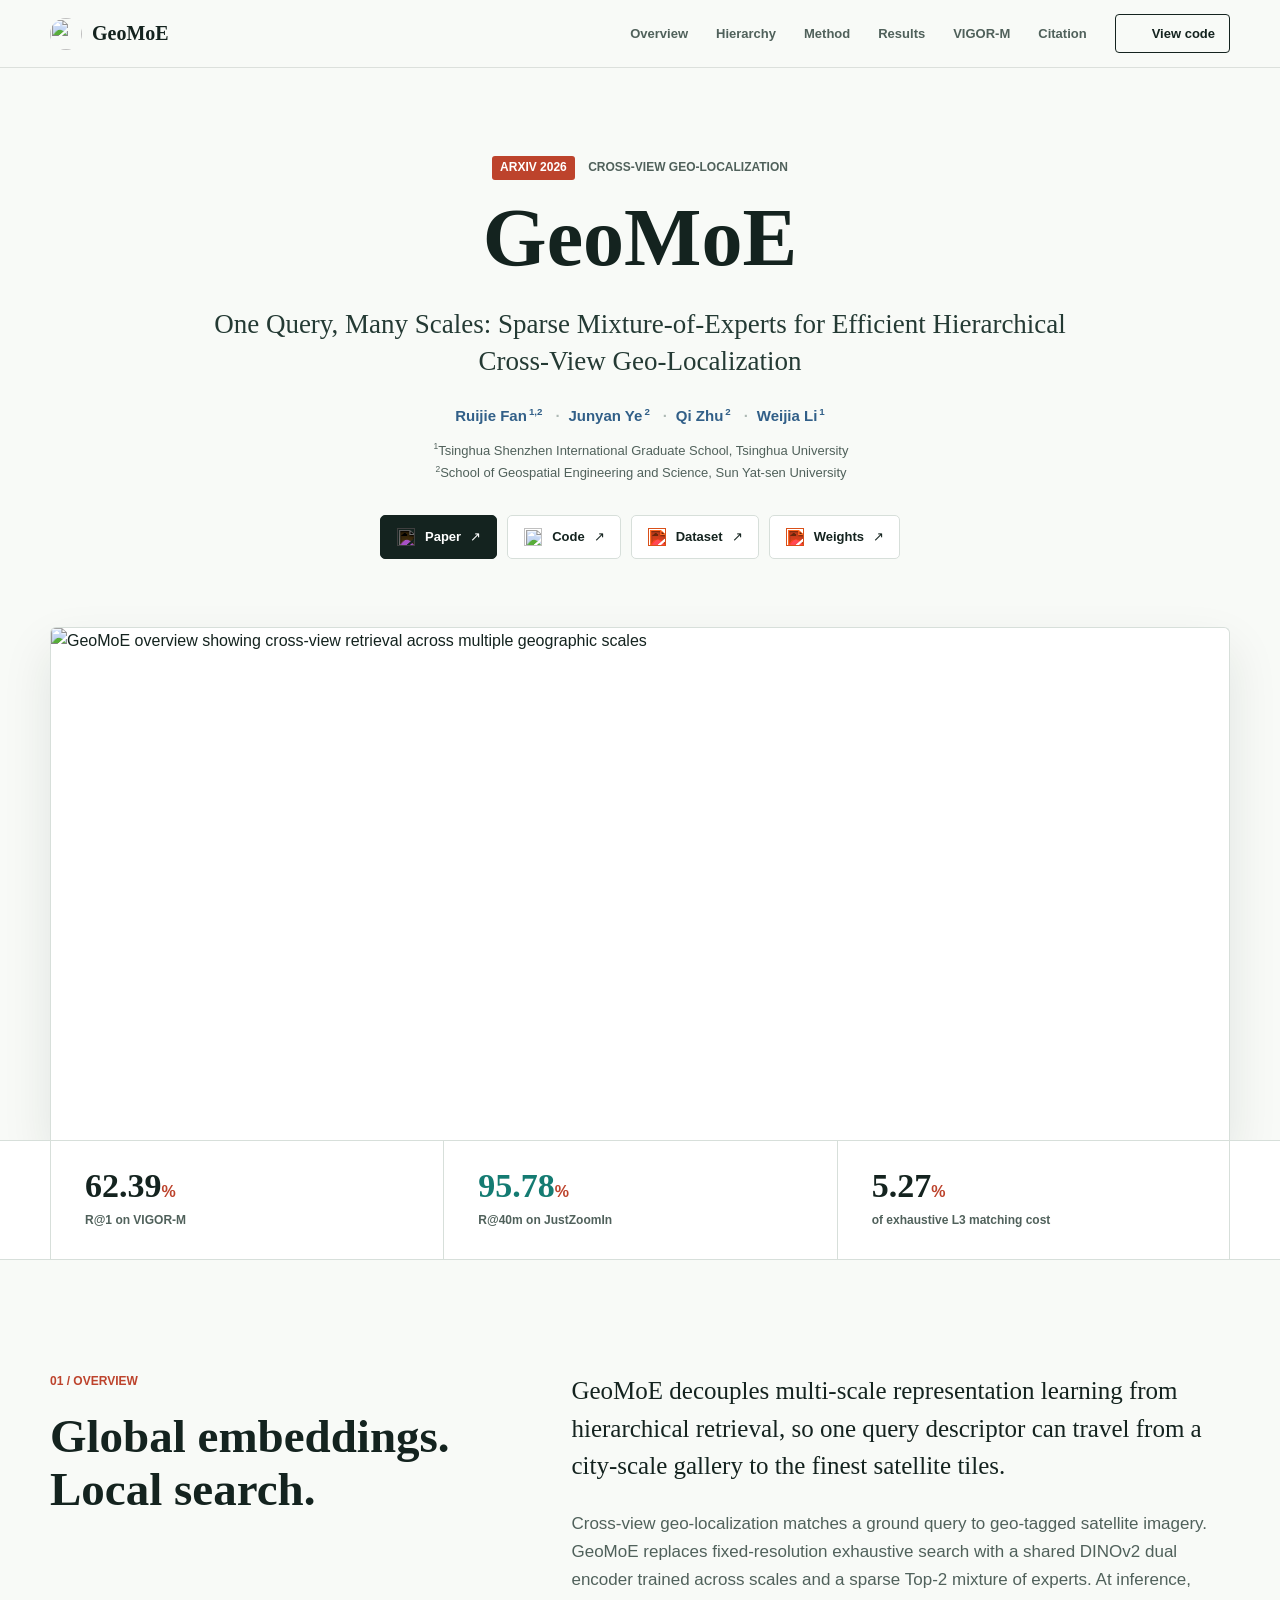
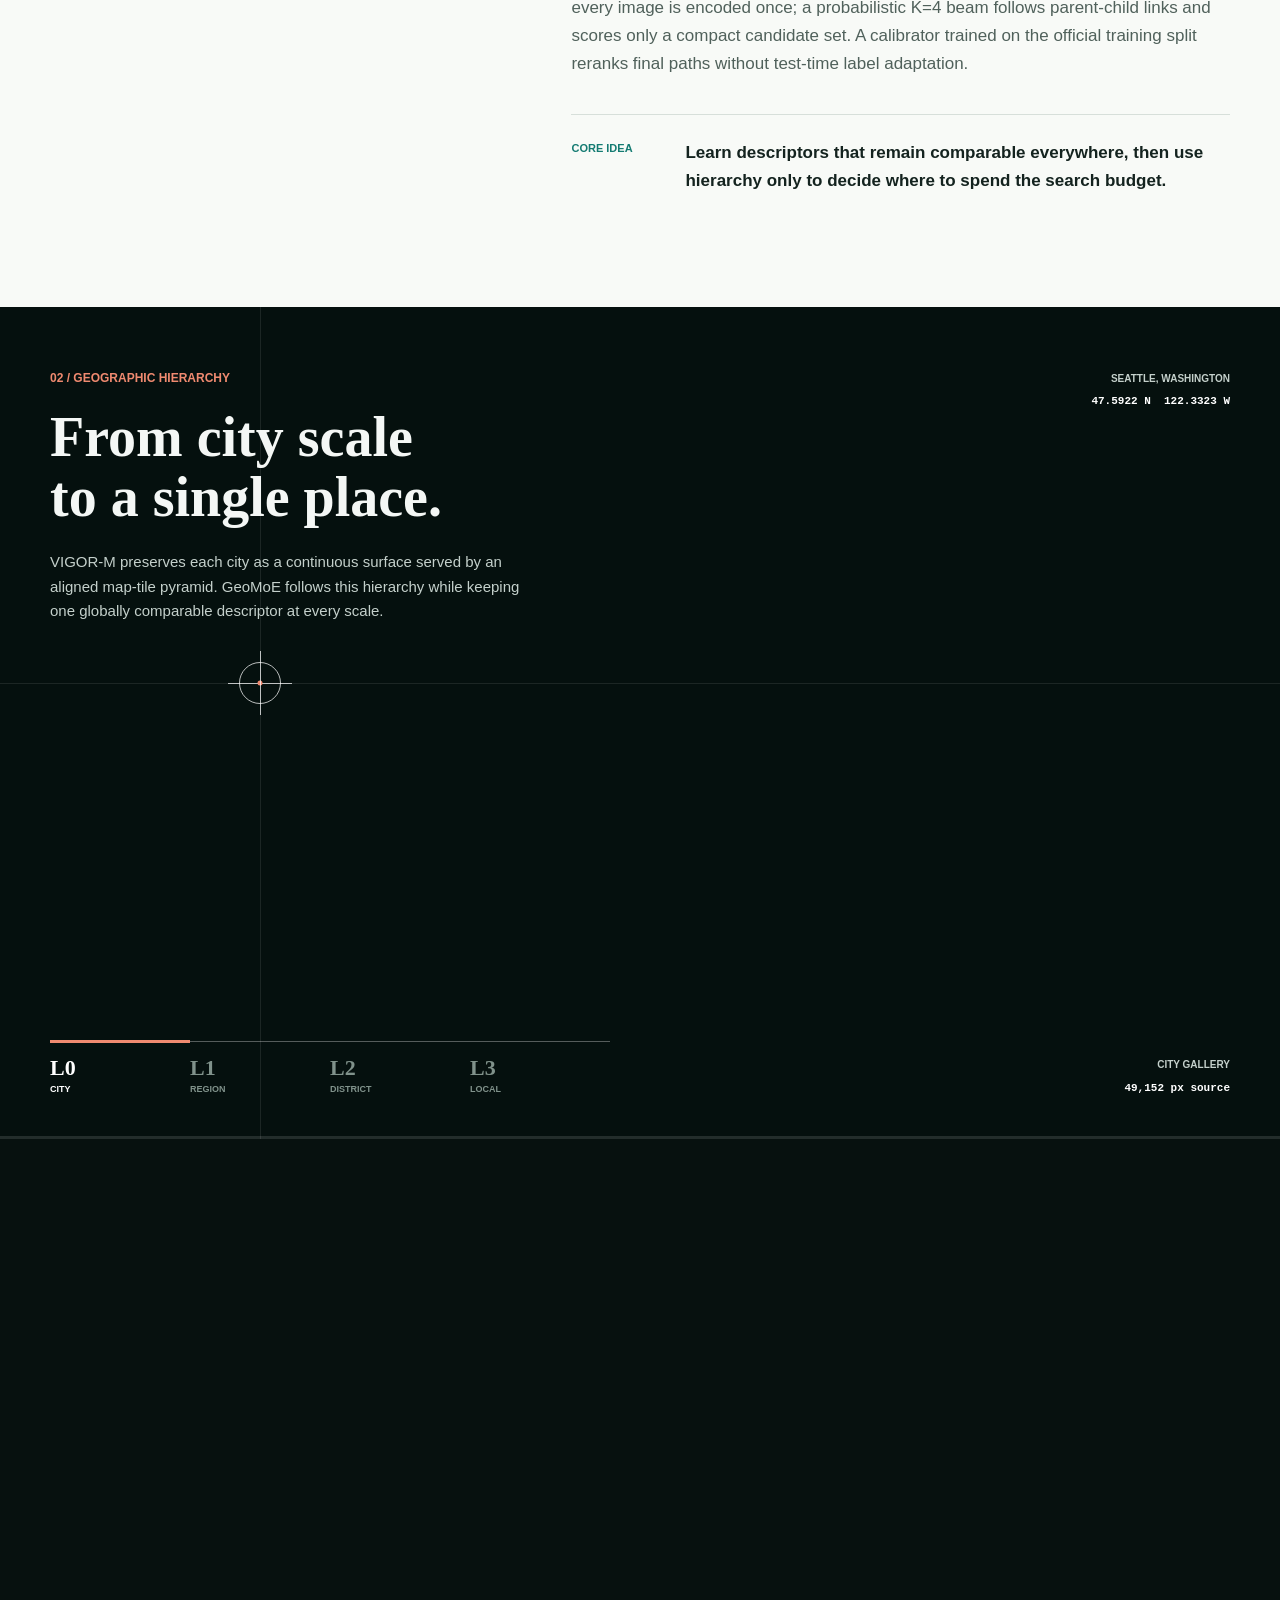
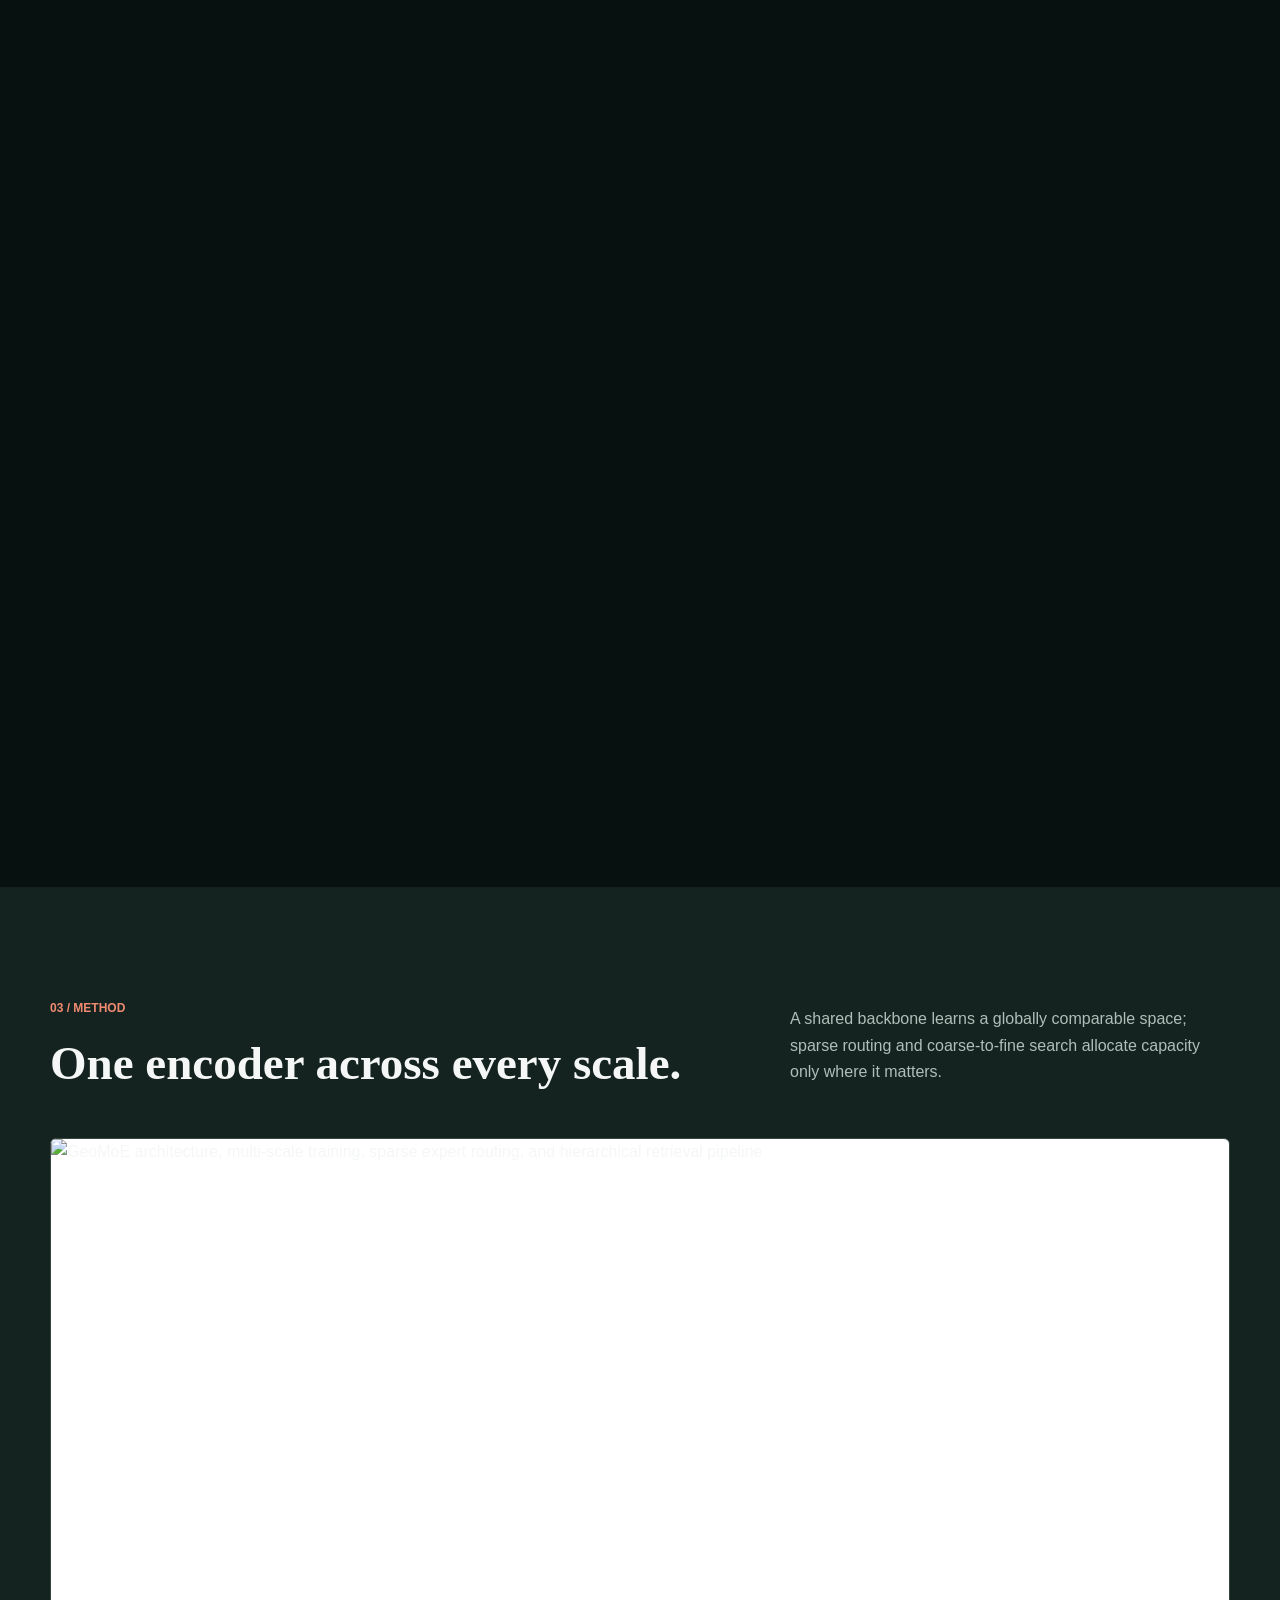
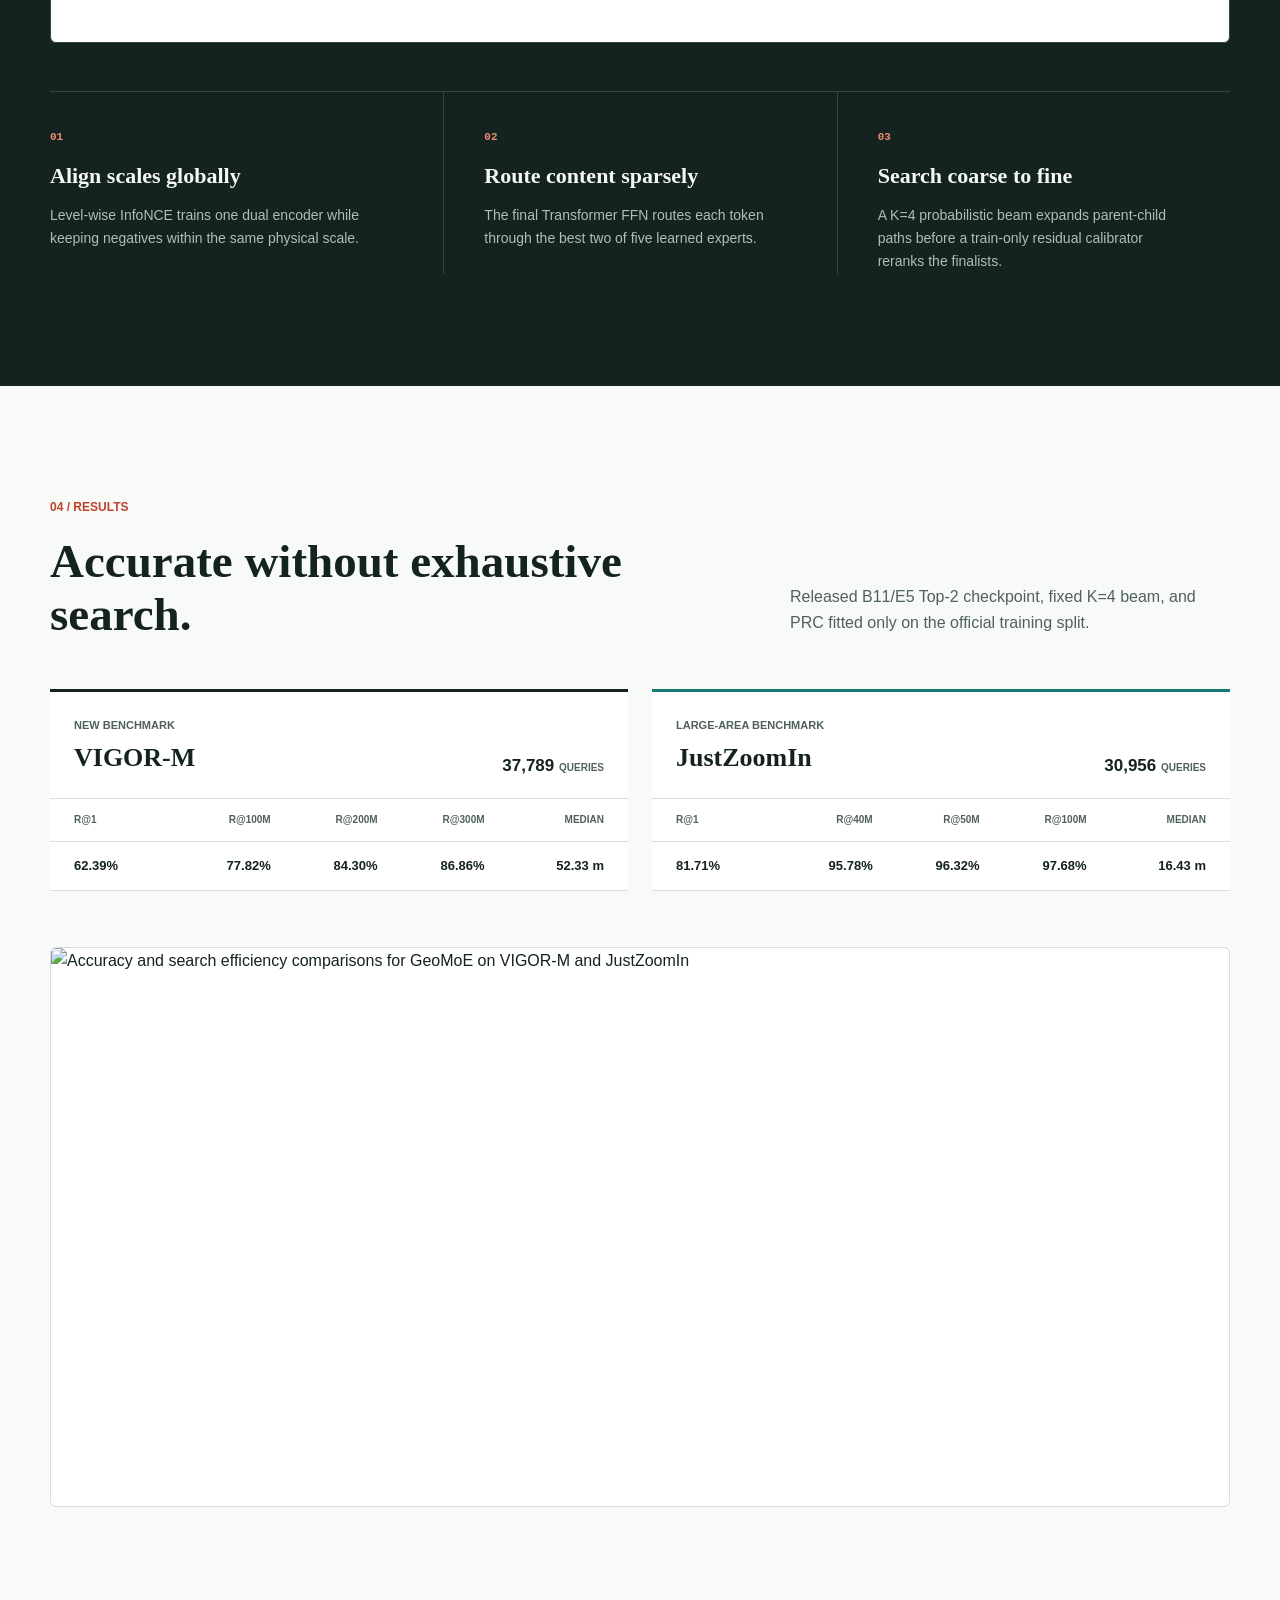
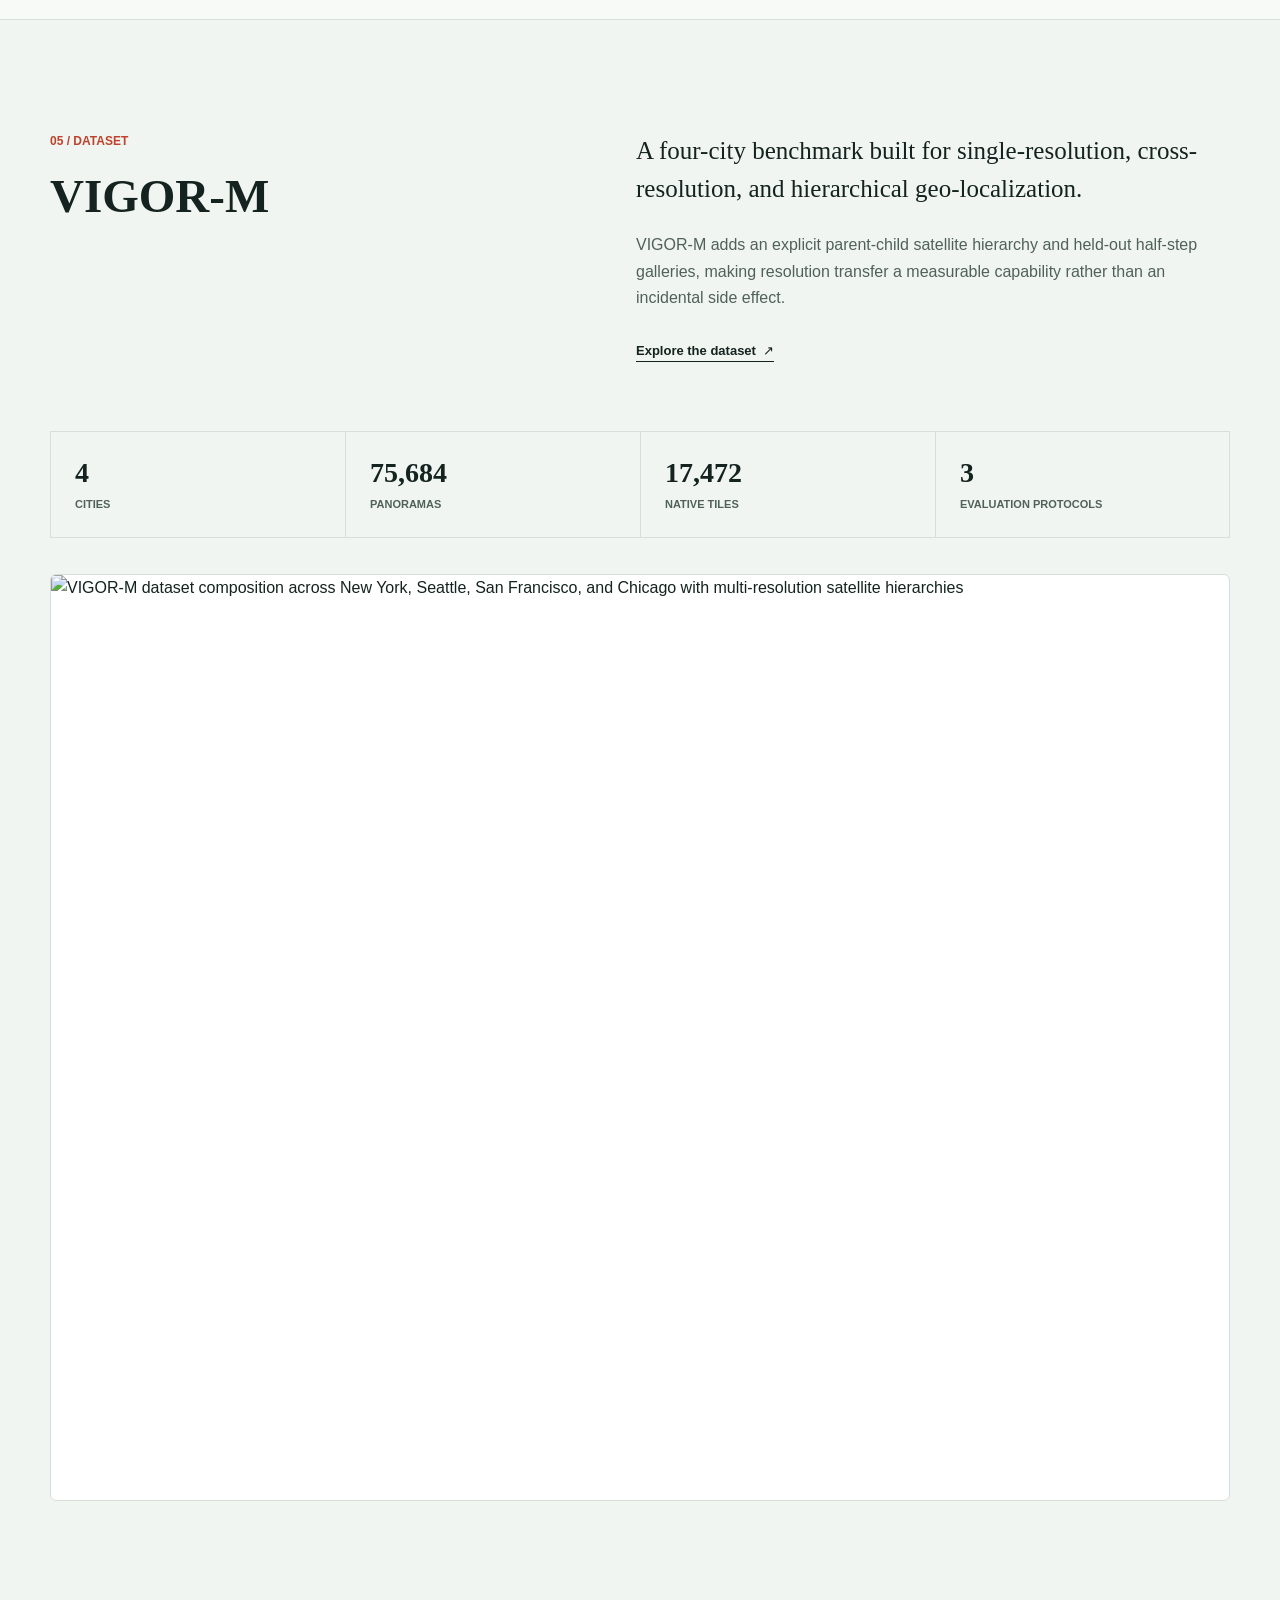
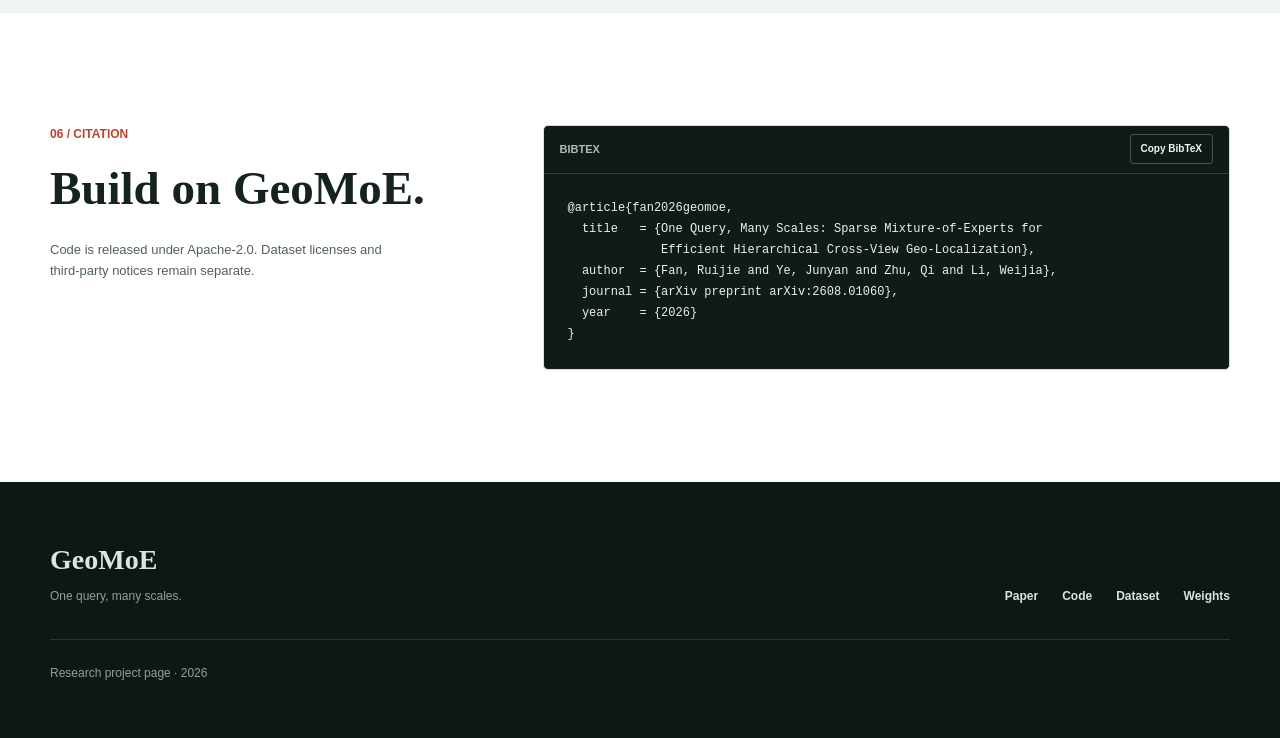
==== commit df028366: "fix: stabilize map zoom rendering" ====
--- a/website/index.html
+++ b/website/index.html
@@ -20,6 +20,10 @@
     <title>GeoMoE | One Query, Many Scales</title>
     <link rel="icon" type="image/png" sizes="512x512" href="assets/geographical.png">
     <link rel="apple-touch-icon" href="assets/geographical.png">
+    <link rel="preload" as="image" type="image/webp" href="assets/map-zoom/seattle-l0.webp">
+    <link rel="preload" as="image" type="image/webp" href="assets/map-zoom/seattle-l1.webp">
+    <link rel="preload" as="image" type="image/webp" href="assets/map-zoom/seattle-l2.webp">
+    <link rel="preload" as="image" type="image/webp" href="assets/map-zoom/seattle-l3.webp">
     <link rel="stylesheet" href="styles.css">
     <script src="script.js" defer></script>
   </head>
@@ -180,6 +184,7 @@
         aria-labelledby="hierarchy-title"
       >
         <div class="geo-sticky">
+          <canvas class="geo-map-canvas" data-map-canvas aria-hidden="true"></canvas>
           <div class="geo-map-layers" aria-hidden="true">
             <img
               class="geo-map-layer is-active"
@@ -191,8 +196,9 @@
               alt=""
               width="1200"
               height="1200"
-              loading="lazy"
+              loading="eager"
               decoding="async"
+              fetchpriority="high"
             >
             <img
               class="geo-map-layer"
@@ -204,7 +210,7 @@
               alt=""
               width="1600"
               height="1600"
-              loading="lazy"
+              loading="eager"
               decoding="async"
             >
             <img
@@ -217,7 +223,7 @@
               alt=""
               width="1600"
               height="1600"
-              loading="lazy"
+              loading="eager"
               decoding="async"
             >
             <img
@@ -230,7 +236,7 @@
               alt=""
               width="1536"
               height="1536"
-              loading="lazy"
+              loading="eager"
               decoding="async"
             >
           </div>
--- a/website/styles.css
+++ b/website/styles.css
@@ -271,14 +271,13 @@
 }
 
 .affiliations {
-  display: flex;
-  flex-wrap: wrap;
-  justify-content: center;
-  gap: 4px 22px;
+  display: grid;
+  justify-items: center;
+  gap: 3px;
   max-width: 980px;
   margin: 12px auto 0;
   color: var(--ink-soft);
-  font-size: 12px;
+  font-size: 13px;
   line-height: 1.5;
 }
 
@@ -488,16 +487,16 @@
 
 .geo-sticky {
   position: sticky;
+  isolation: isolate;
   top: var(--header-height);
   height: calc(100vh - var(--header-height));
   min-height: 620px;
   overflow: hidden;
-  background: #07110f;
+  background: #07110f url("assets/map-zoom/seattle-l0.webp") center / cover no-repeat;
   color: #f4f7f5;
 }
 
-.geo-map-layers,
-.geo-map-layer,
+.geo-map-canvas,
 .geo-map-wash {
   position: absolute;
   inset: 0;
@@ -505,22 +504,31 @@
   height: 100%;
 }
 
+.geo-map-canvas {
+  z-index: 0;
+  opacity: 0;
+}
+
+.geo-map-canvas.is-ready {
+  opacity: 1;
+}
+
+.geo-map-layers {
+  position: absolute;
+  width: 1px;
+  height: 1px;
+  overflow: hidden;
+  opacity: 0;
+  pointer-events: none;
+}
+
 .geo-map-layer {
-  opacity: 0;
-  object-fit: cover;
-  filter: saturate(0.72) contrast(1.08) brightness(0.72);
-  transform: matrix(1, 0, 0, 1, 0, 0);
-  transform-origin: 0 0;
-  will-change: opacity, transform;
-}
-
-.geo-map-layer.is-active {
-  opacity: 1;
+  display: none;
 }
 
 .geo-map-wash {
   z-index: 1;
-  background: rgba(4, 15, 13, 0.52);
+  background: rgba(4, 15, 13, 0.6);
 }
 
 .geo-axis {
@@ -650,10 +658,14 @@
 }
 
 .geo-bottom {
+  position: relative;
   display: flex;
+  min-height: 54px;
   align-items: end;
   justify-content: space-between;
   gap: 40px;
+  backface-visibility: hidden;
+  transform: translateZ(0);
 }
 
 .geo-levels {
@@ -707,7 +719,8 @@
 
 .geo-stage-readout {
   display: grid;
-  min-width: 170px;
+  width: 190px;
+  min-height: 33px;
   gap: 5px;
   text-align: right;
 }
@@ -1328,8 +1341,9 @@
 
   .affiliations {
     justify-content: flex-start;
+    justify-items: start;
     margin-top: 13px;
-    font-size: 11px;
+    font-size: 12px;
   }
 
   .authors {
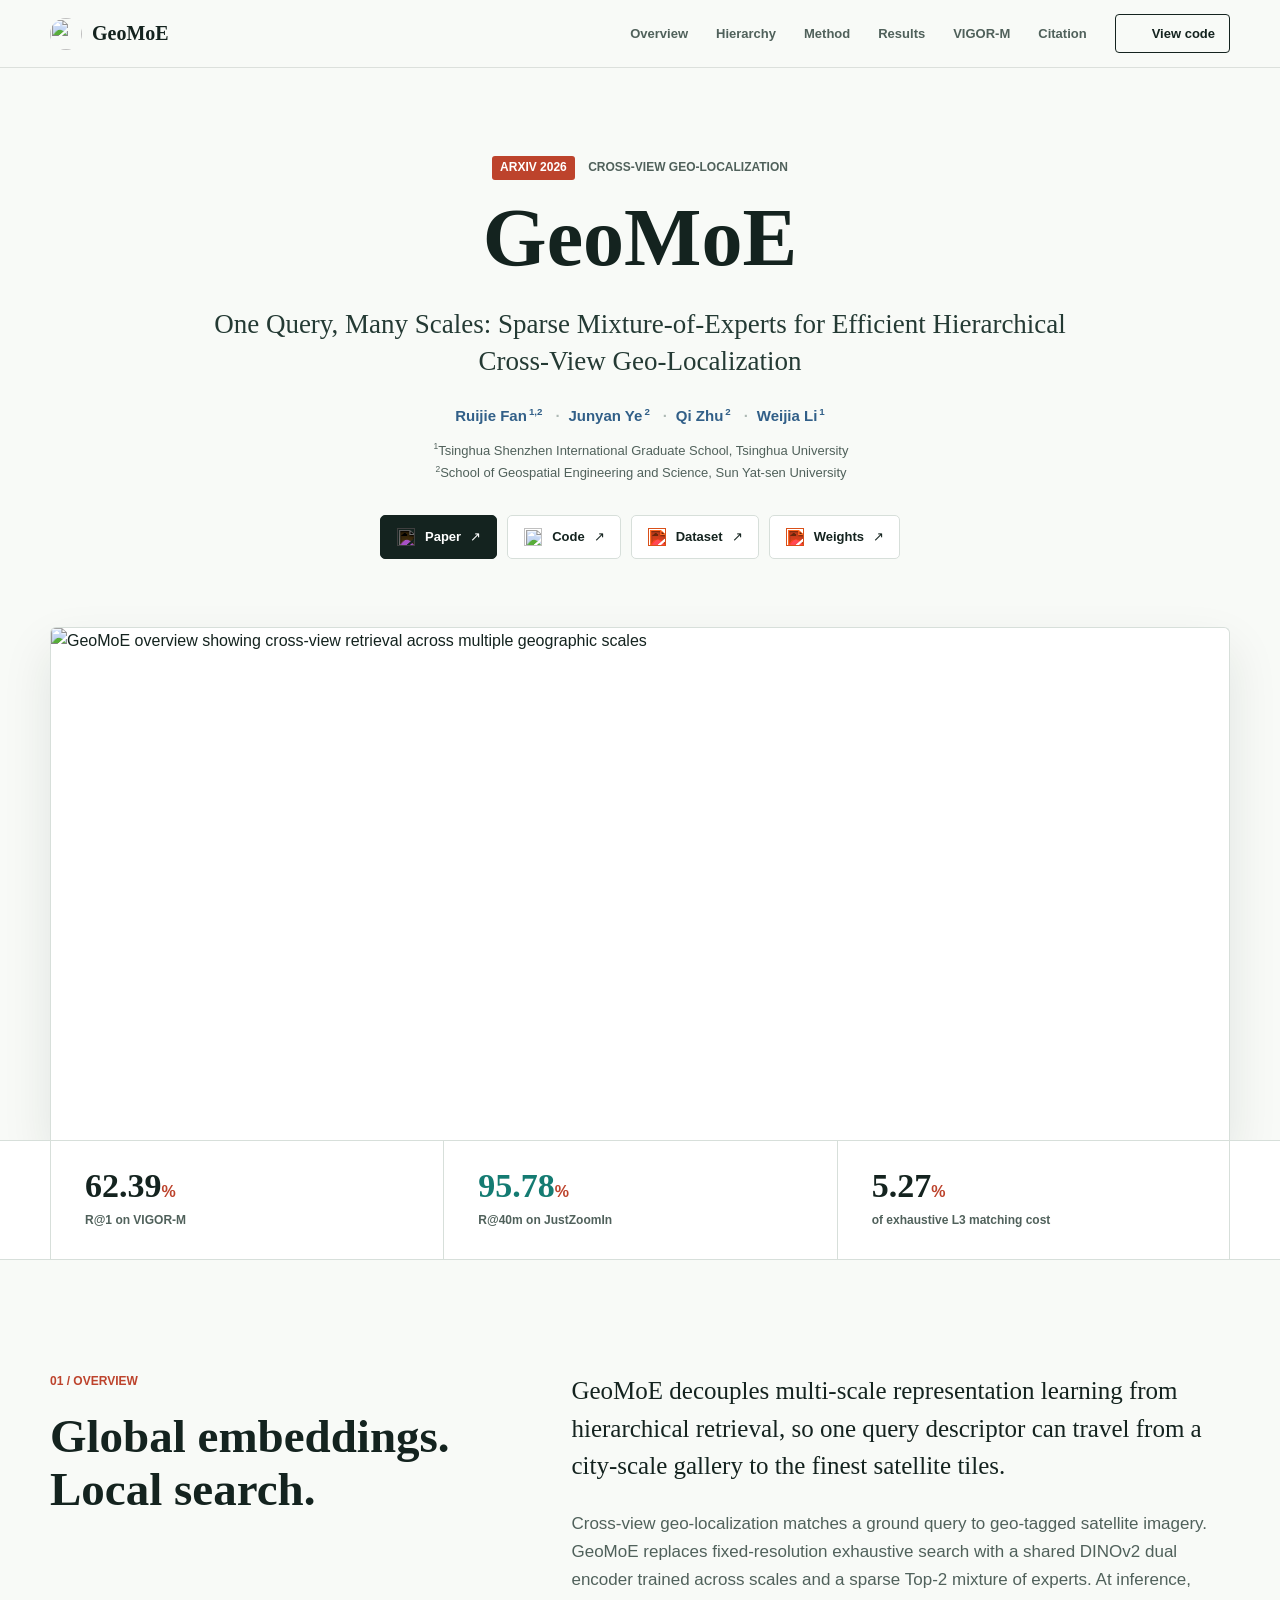
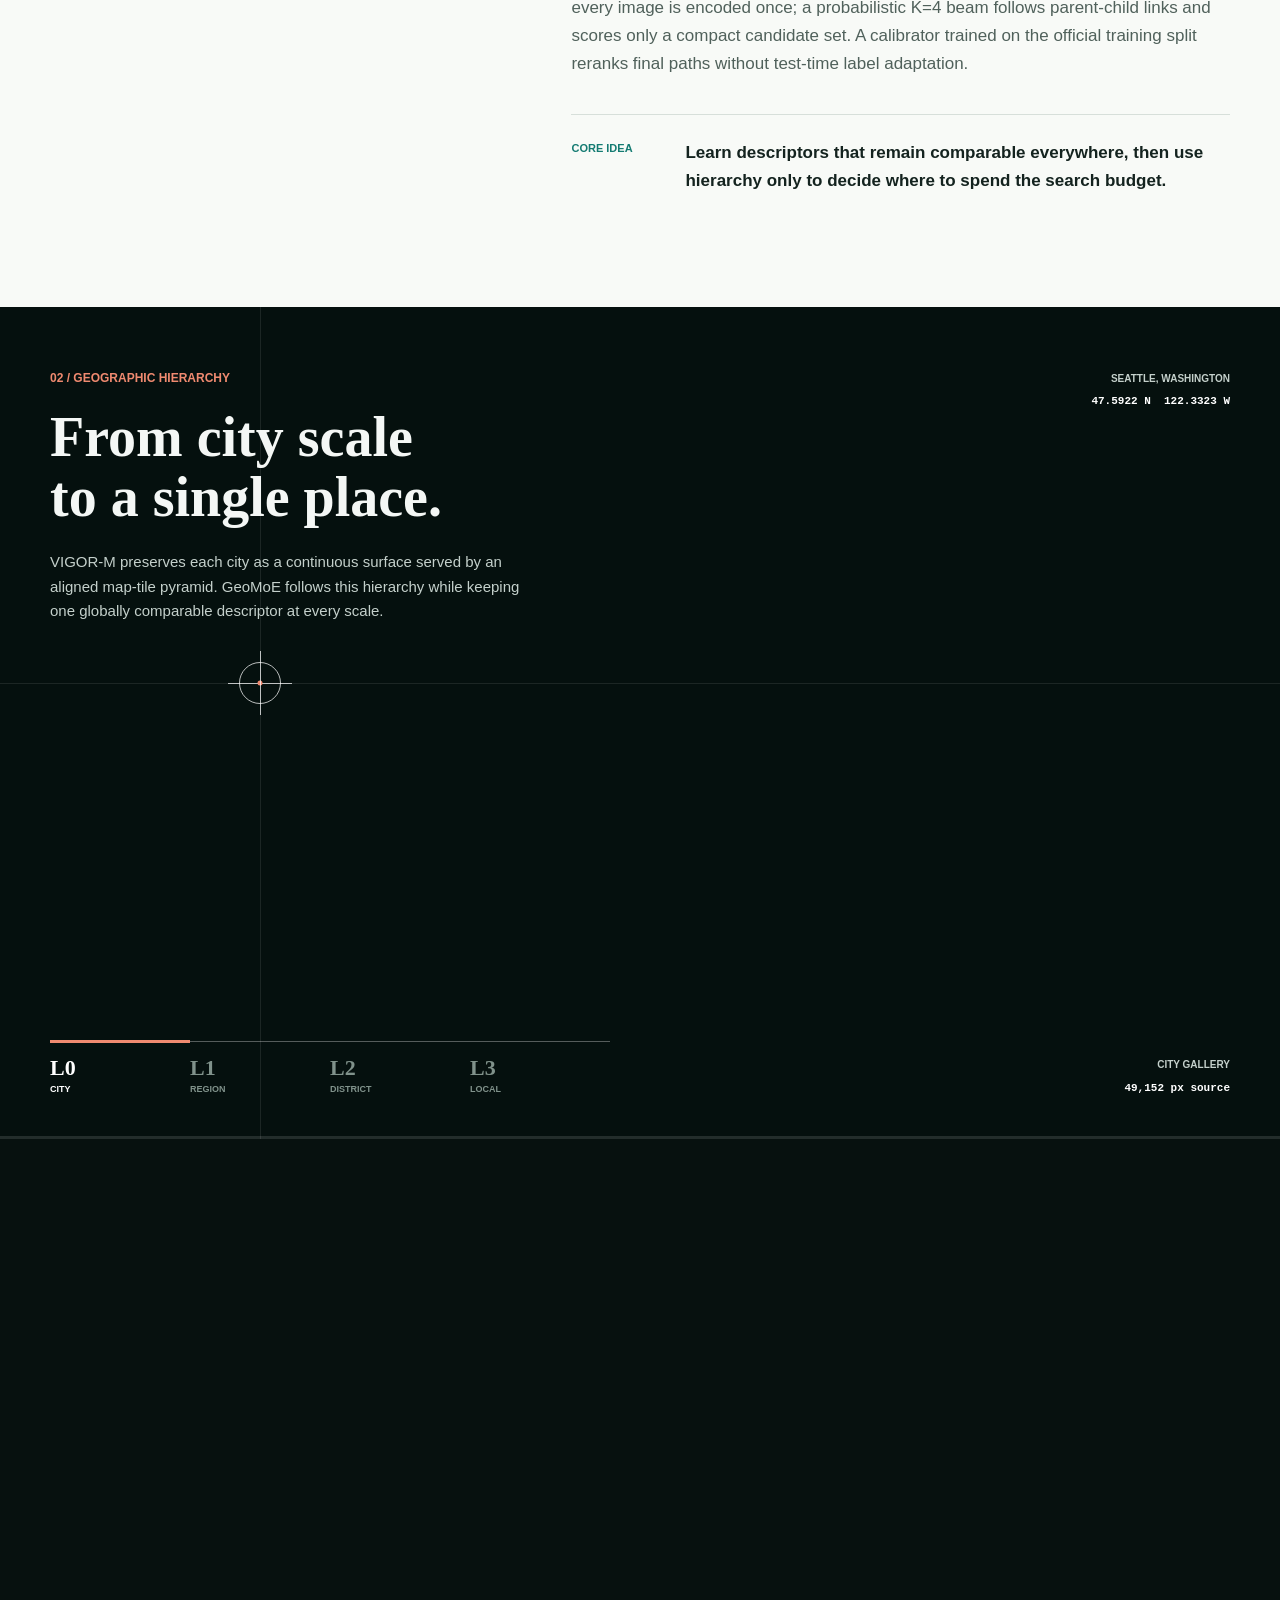
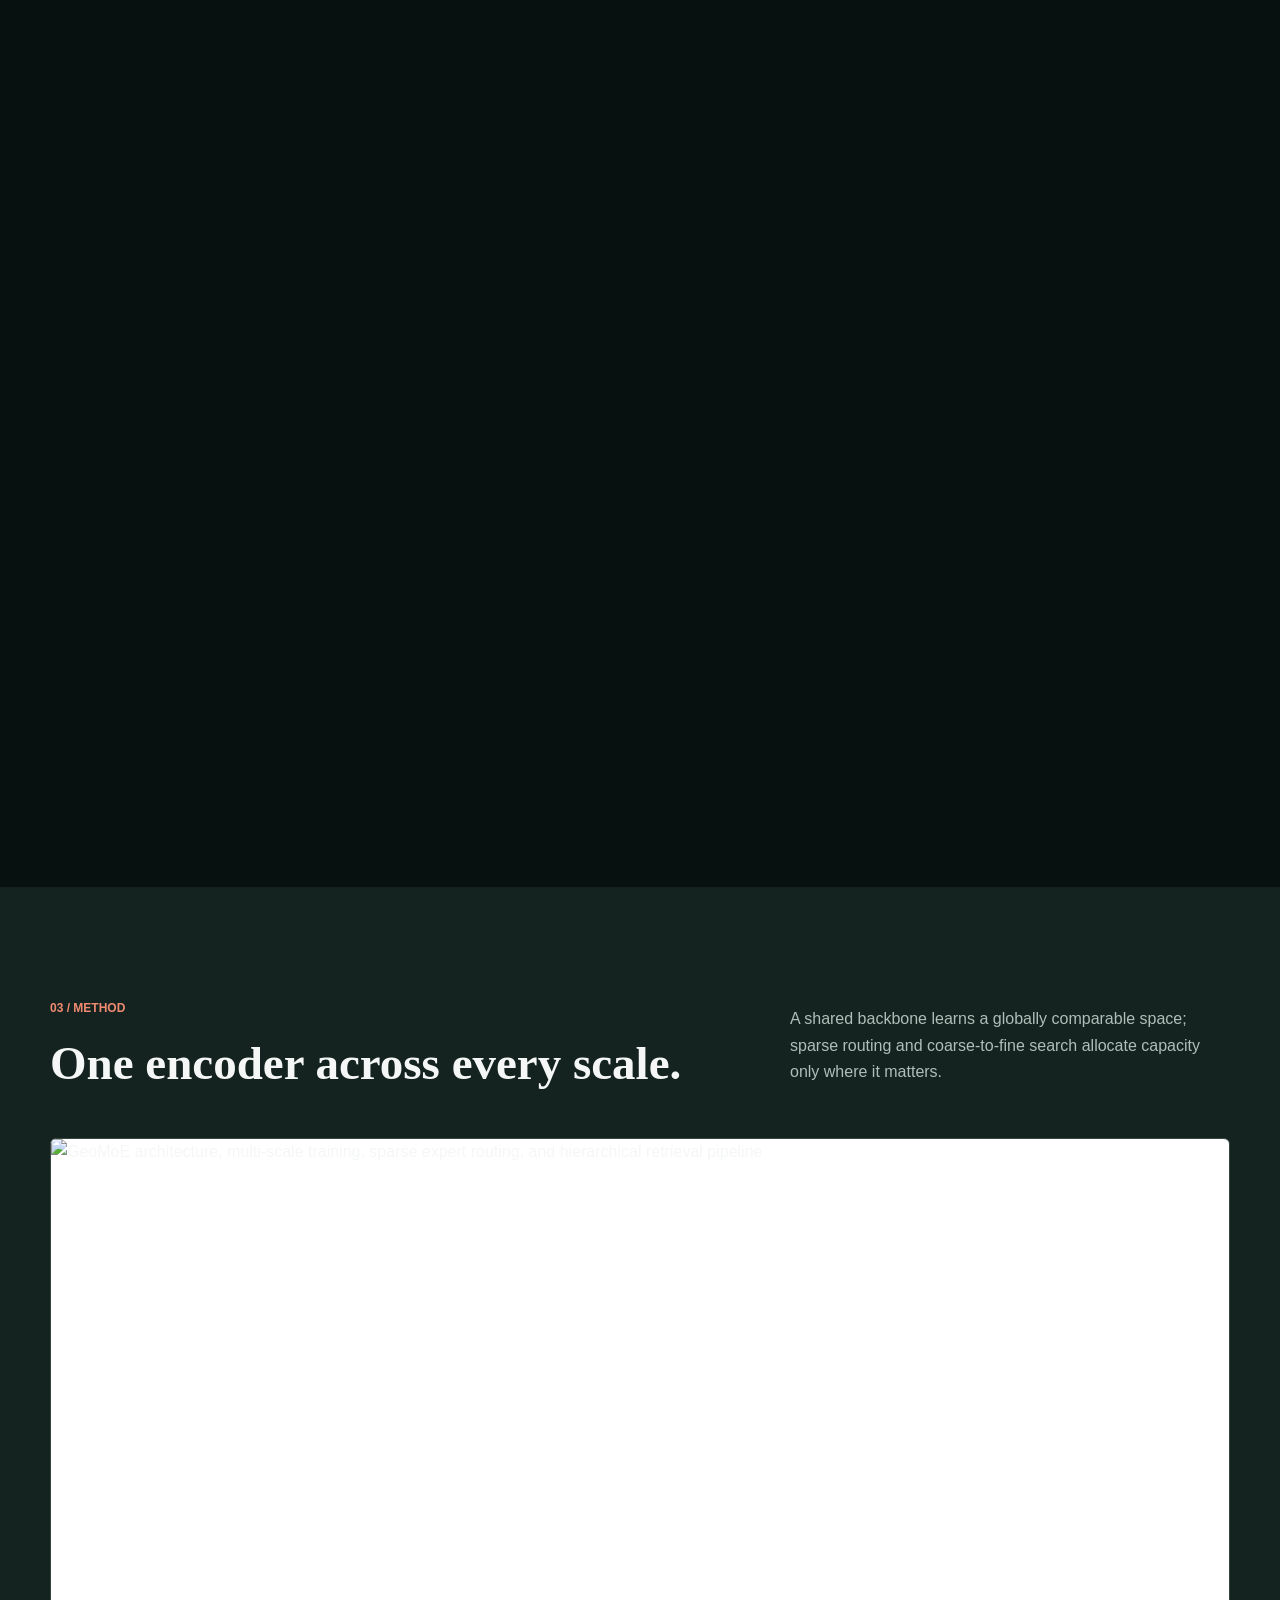
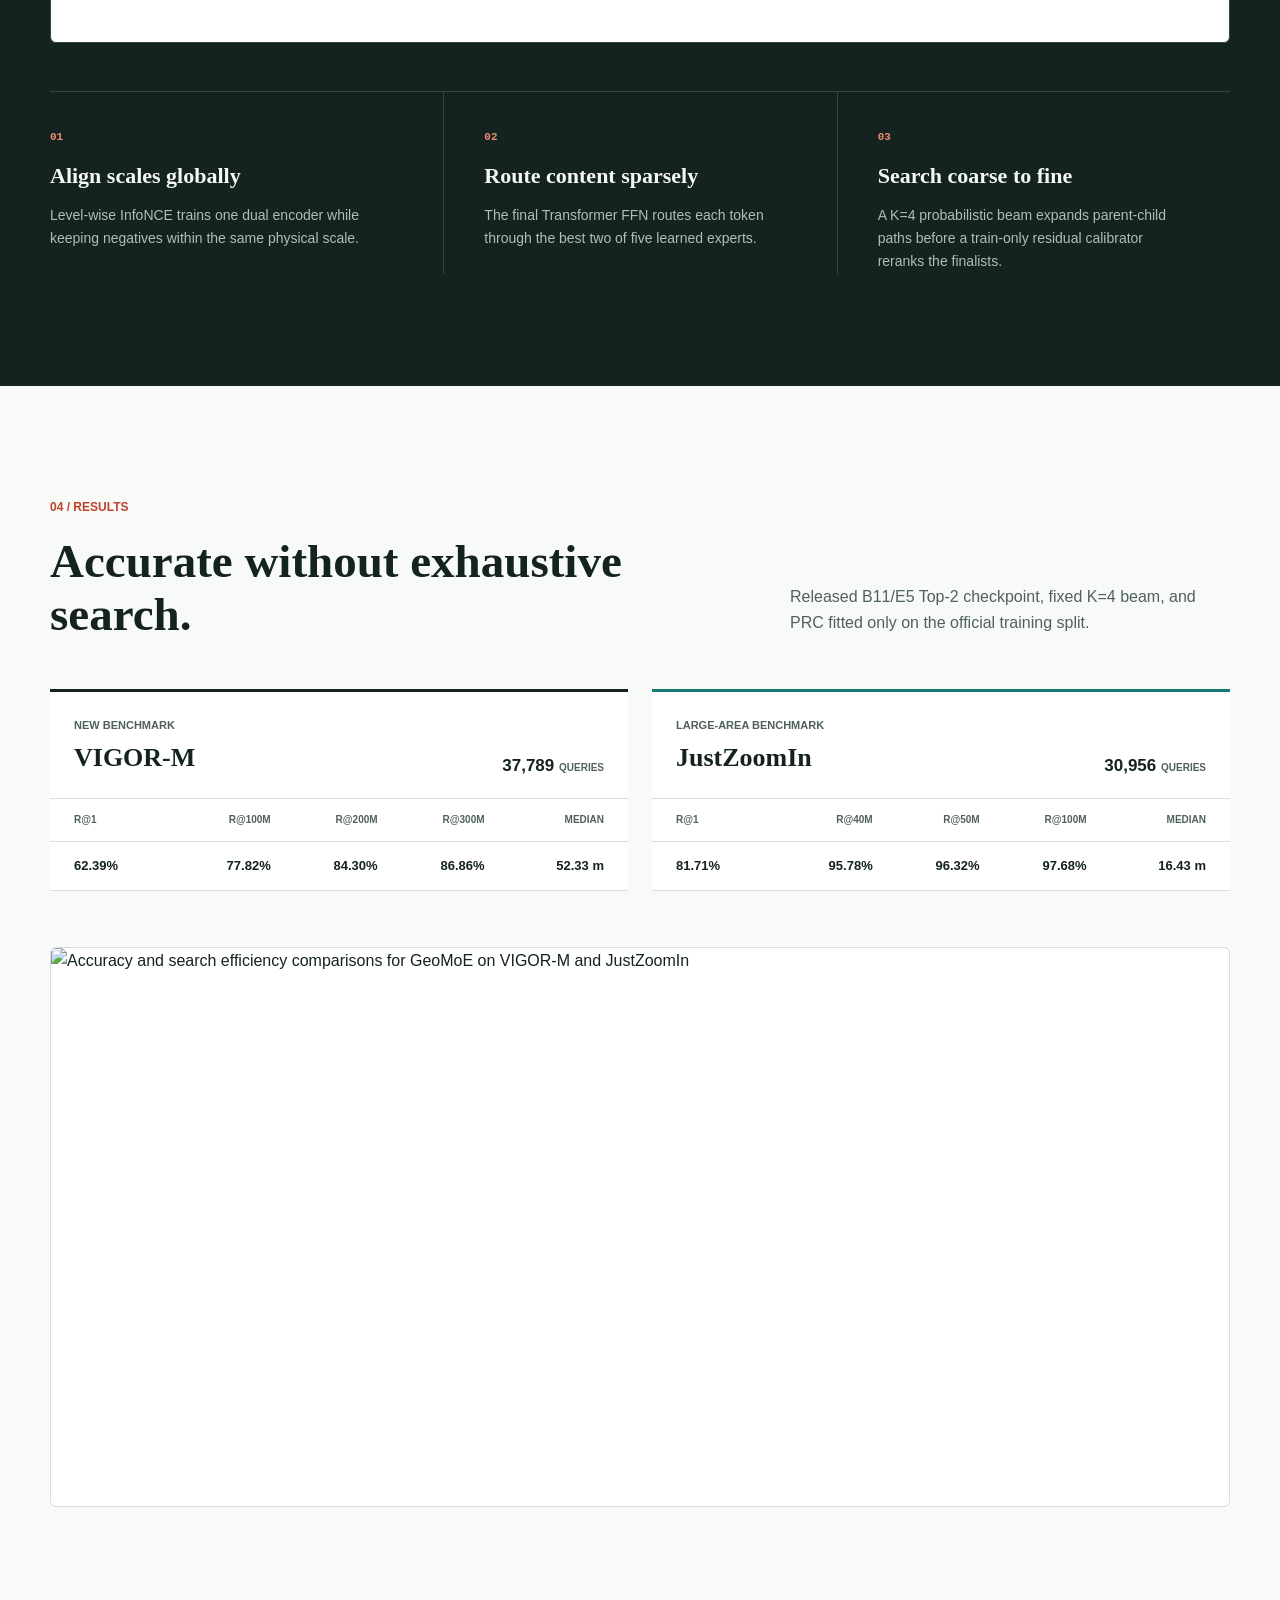
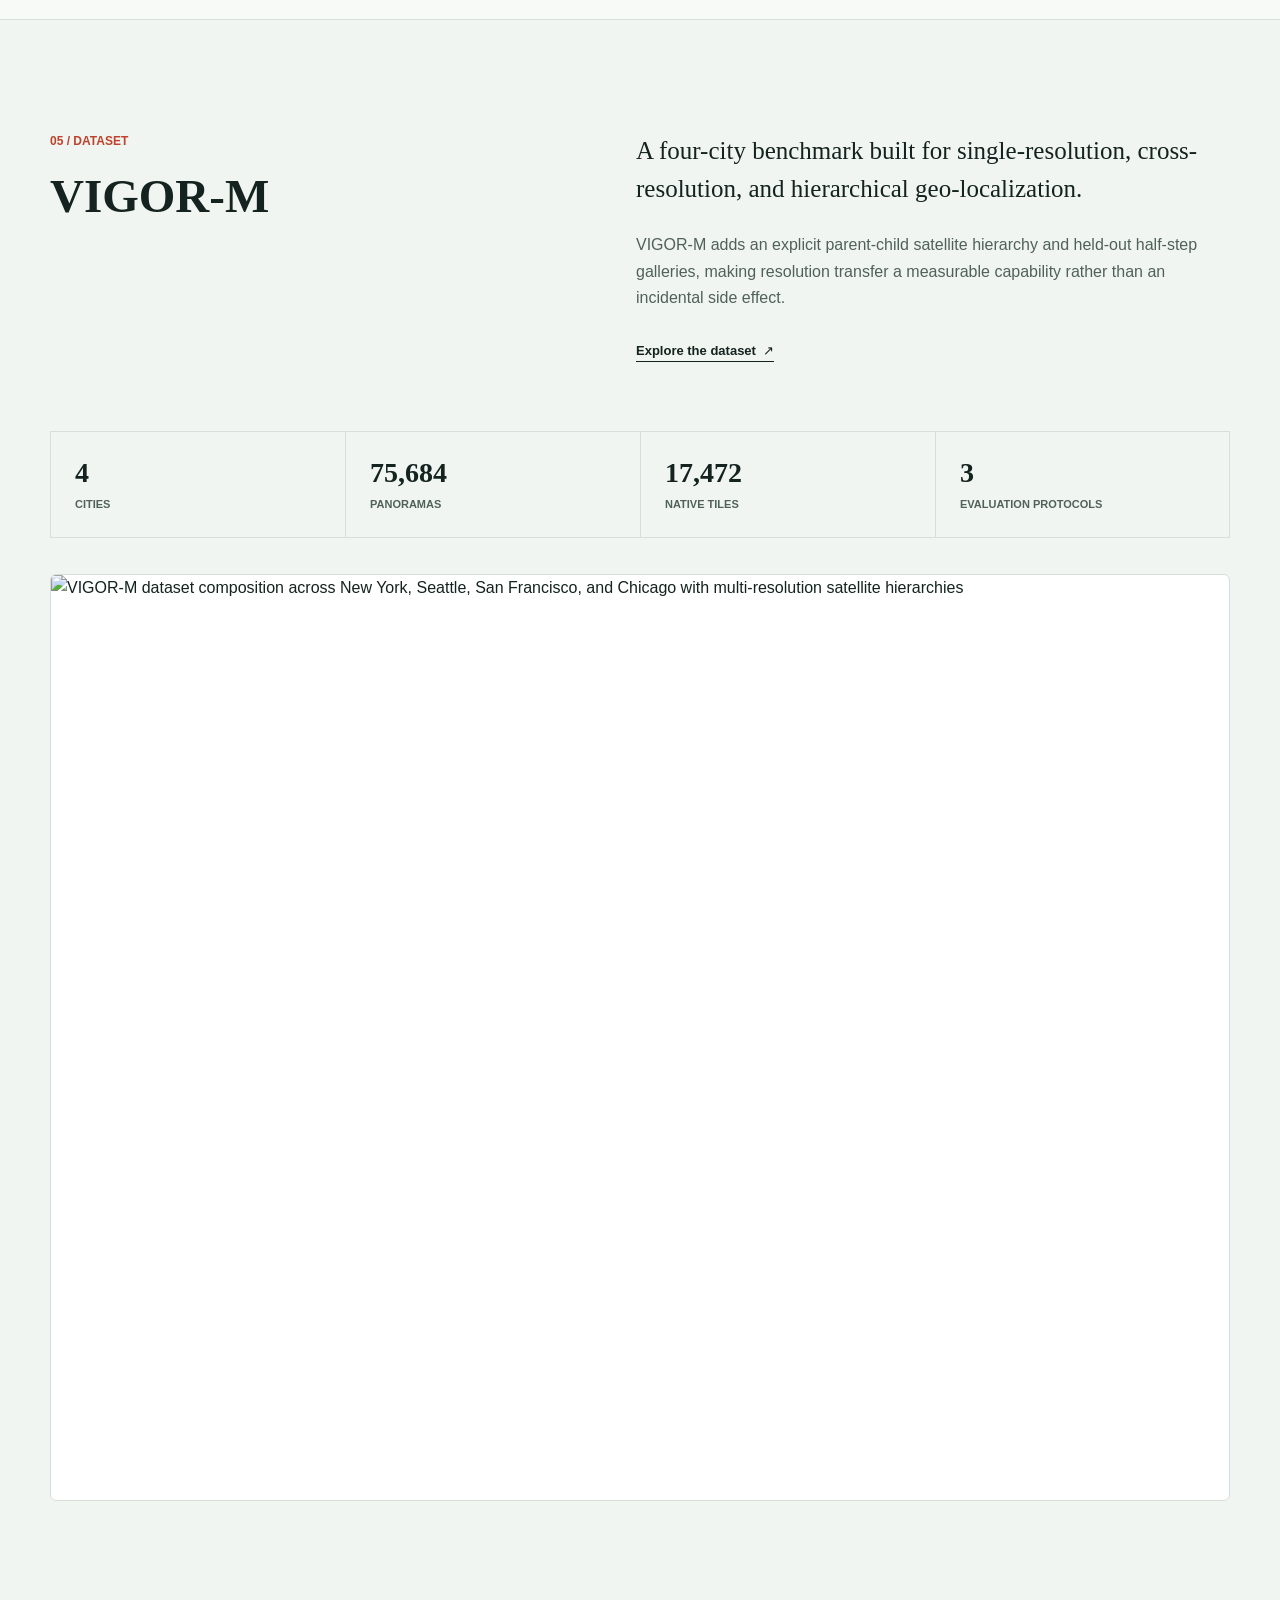
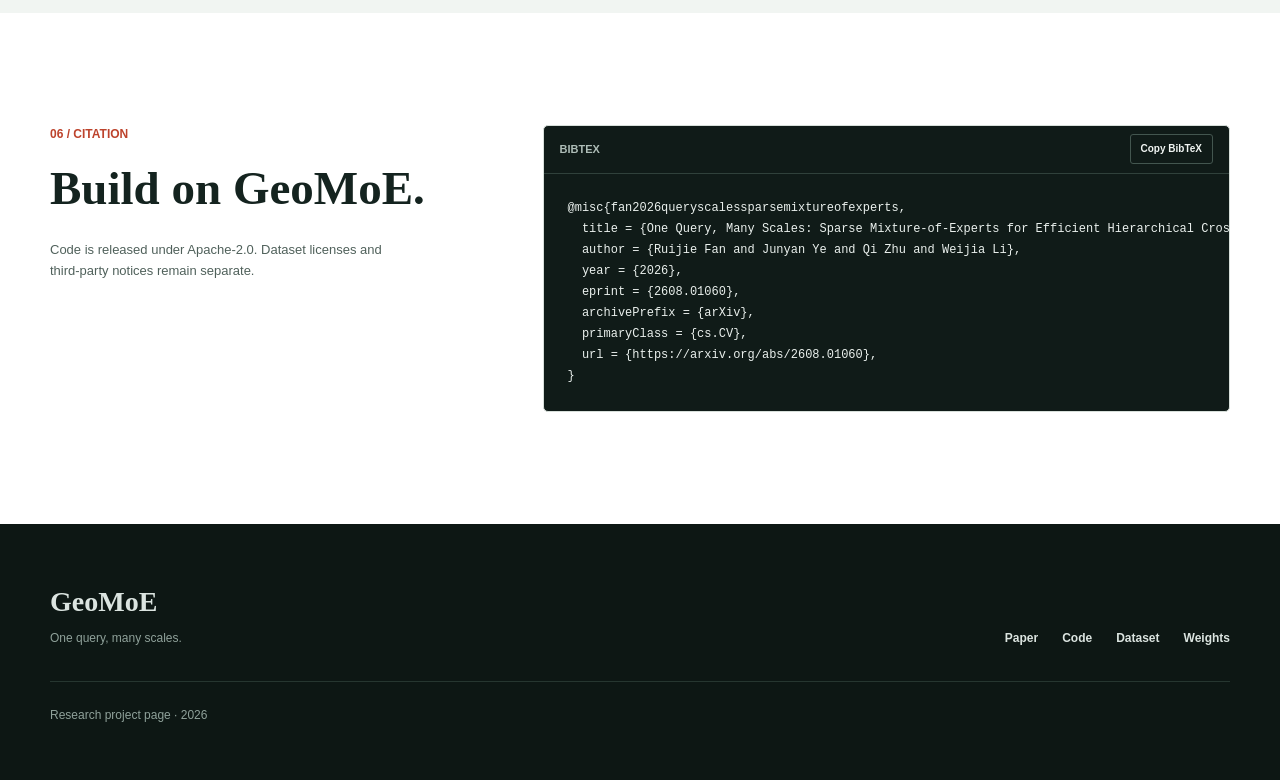
==== commit 127af0ea: "docs: use official GeoMoE arXiv citation" ====
--- a/website/index.html
+++ b/website/index.html
@@ -481,12 +481,14 @@
               <span>BibTeX</span>
               <button class="copy-button" type="button" data-copy-bibtex>Copy BibTeX</button>
             </div>
-            <pre id="bibtex"><code>@article{fan2026geomoe,
-  title   = {One Query, Many Scales: Sparse Mixture-of-Experts for
-             Efficient Hierarchical Cross-View Geo-Localization},
-  author  = {Fan, Ruijie and Ye, Junyan and Zhu, Qi and Li, Weijia},
-  journal = {arXiv preprint arXiv:2608.01060},
-  year    = {2026}
+            <pre id="bibtex"><code>@misc{fan2026queryscalessparsemixtureofexperts,
+  title = {One Query, Many Scales: Sparse Mixture-of-Experts for Efficient Hierarchical Cross-View Geo-Localization},
+  author = {Ruijie Fan and Junyan Ye and Qi Zhu and Weijia Li},
+  year = {2026},
+  eprint = {2608.01060},
+  archivePrefix = {arXiv},
+  primaryClass = {cs.CV},
+  url = {https://arxiv.org/abs/2608.01060},
 }</code></pre>
           </div>
         </div>
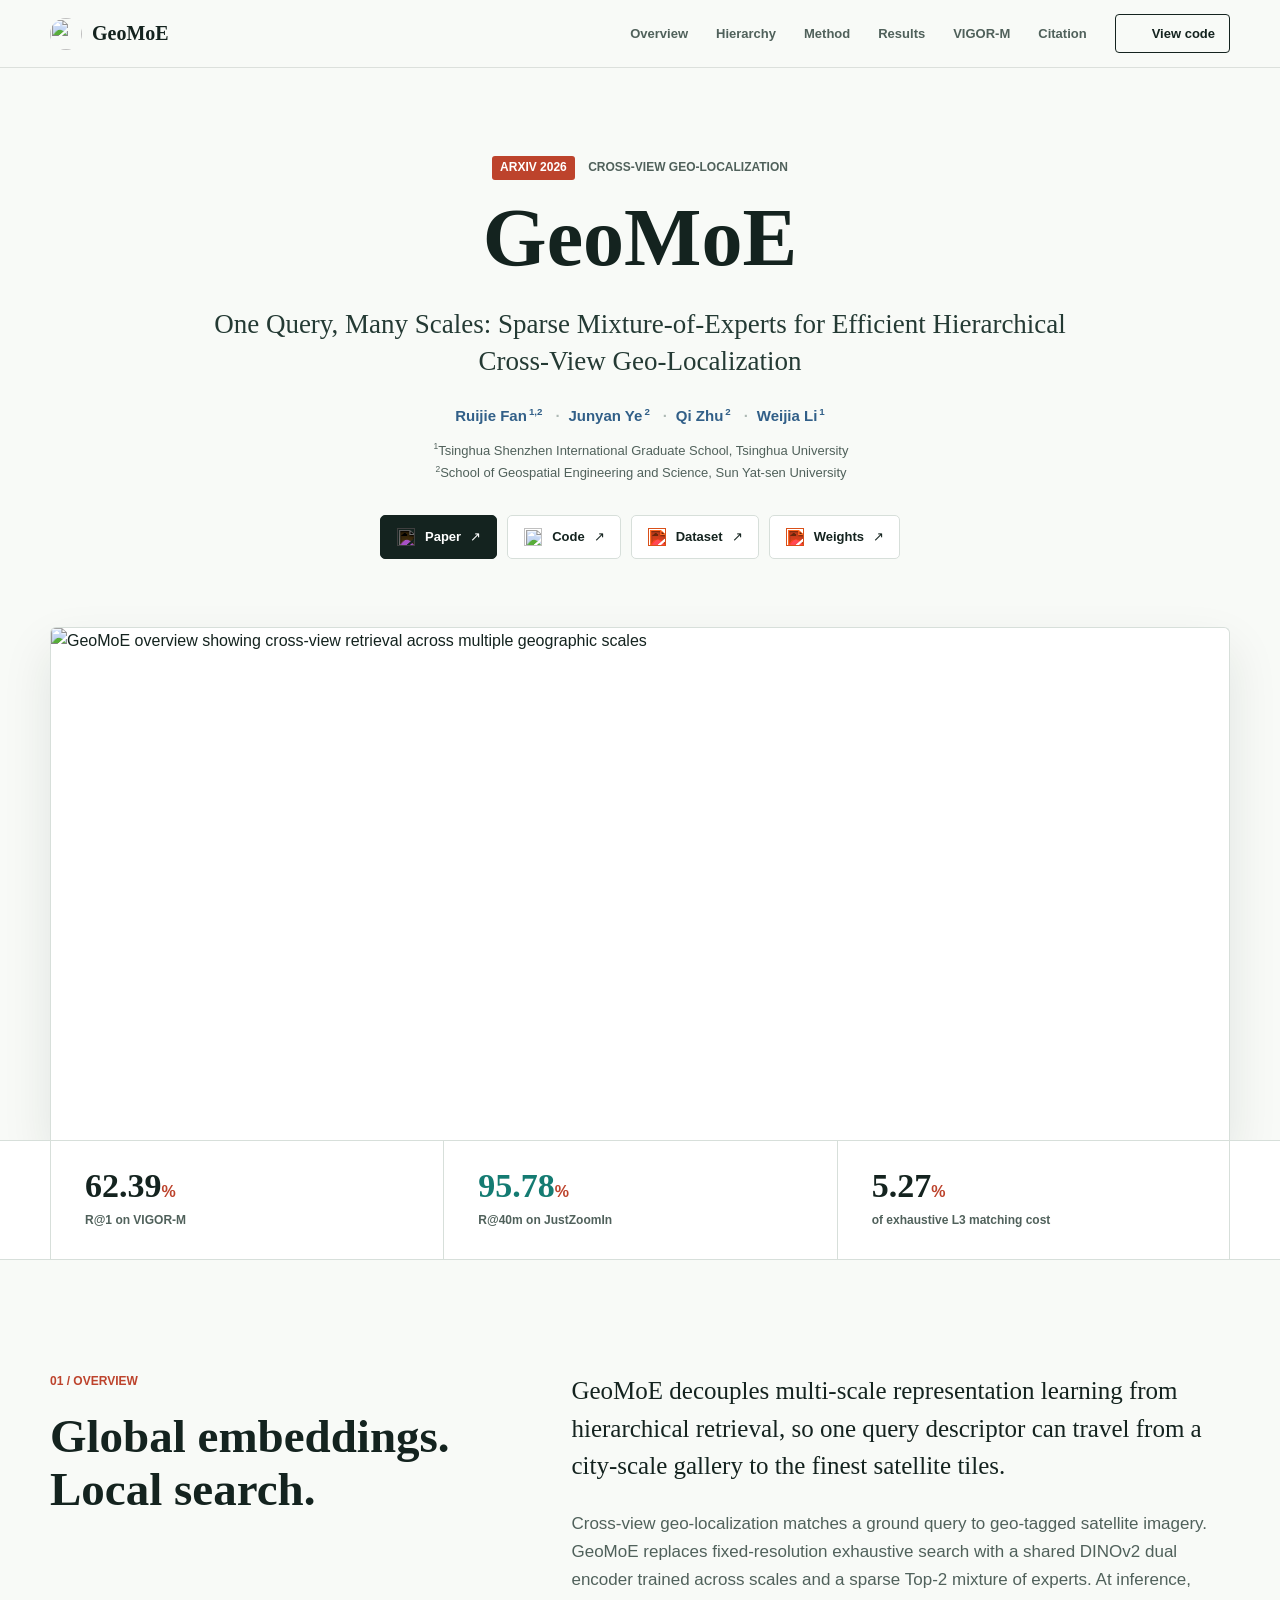
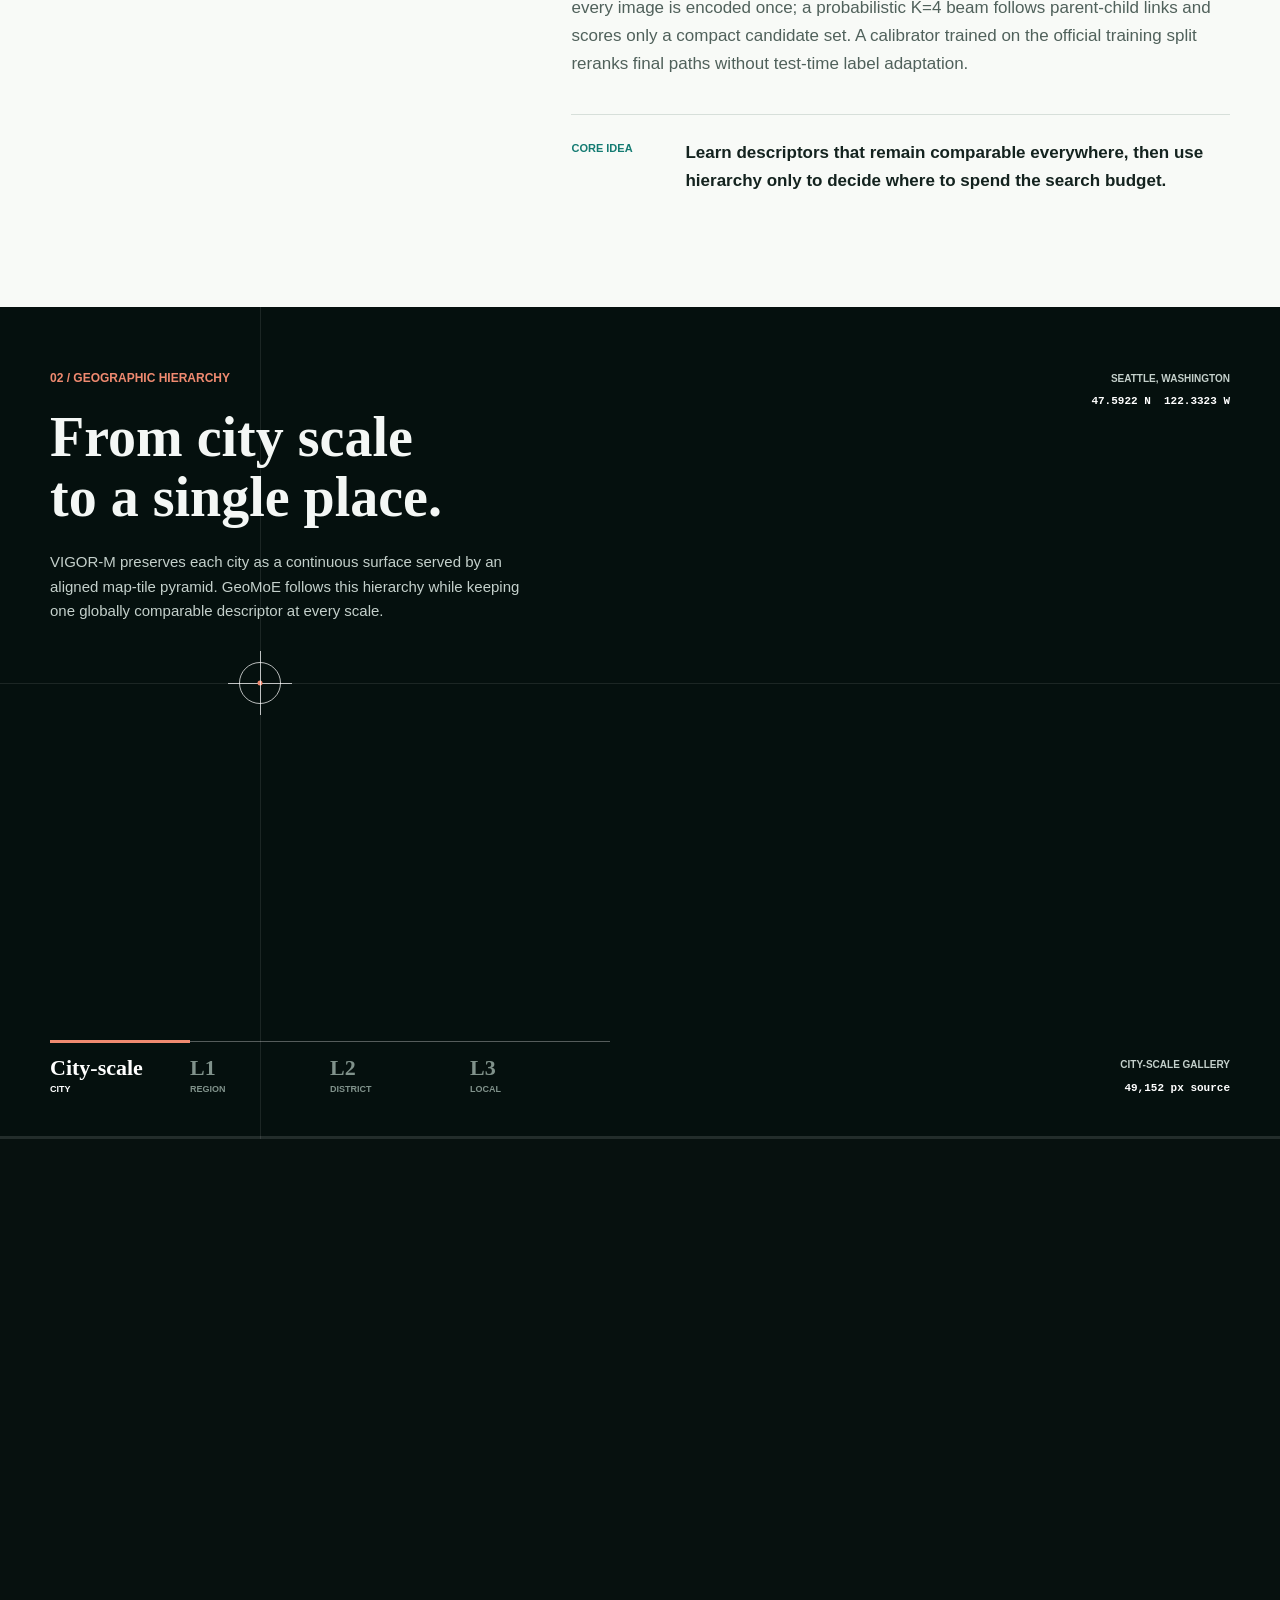
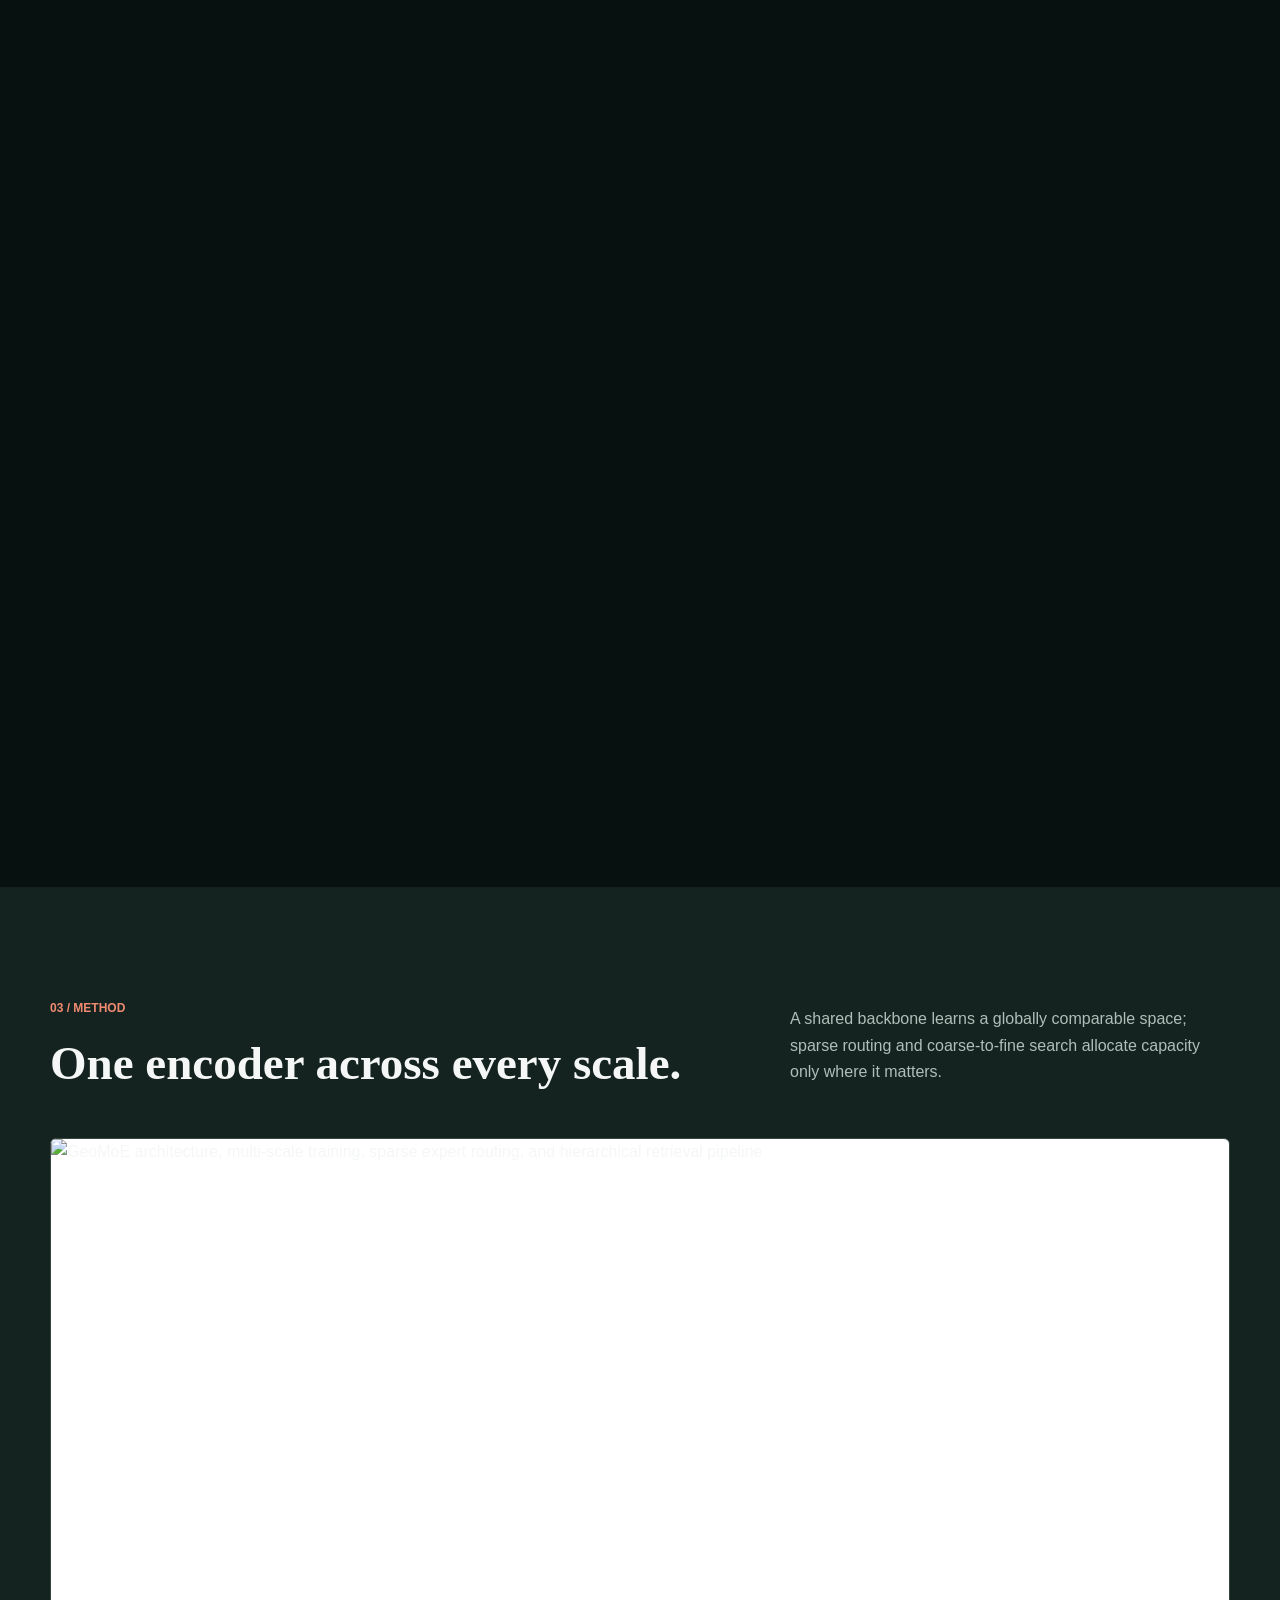
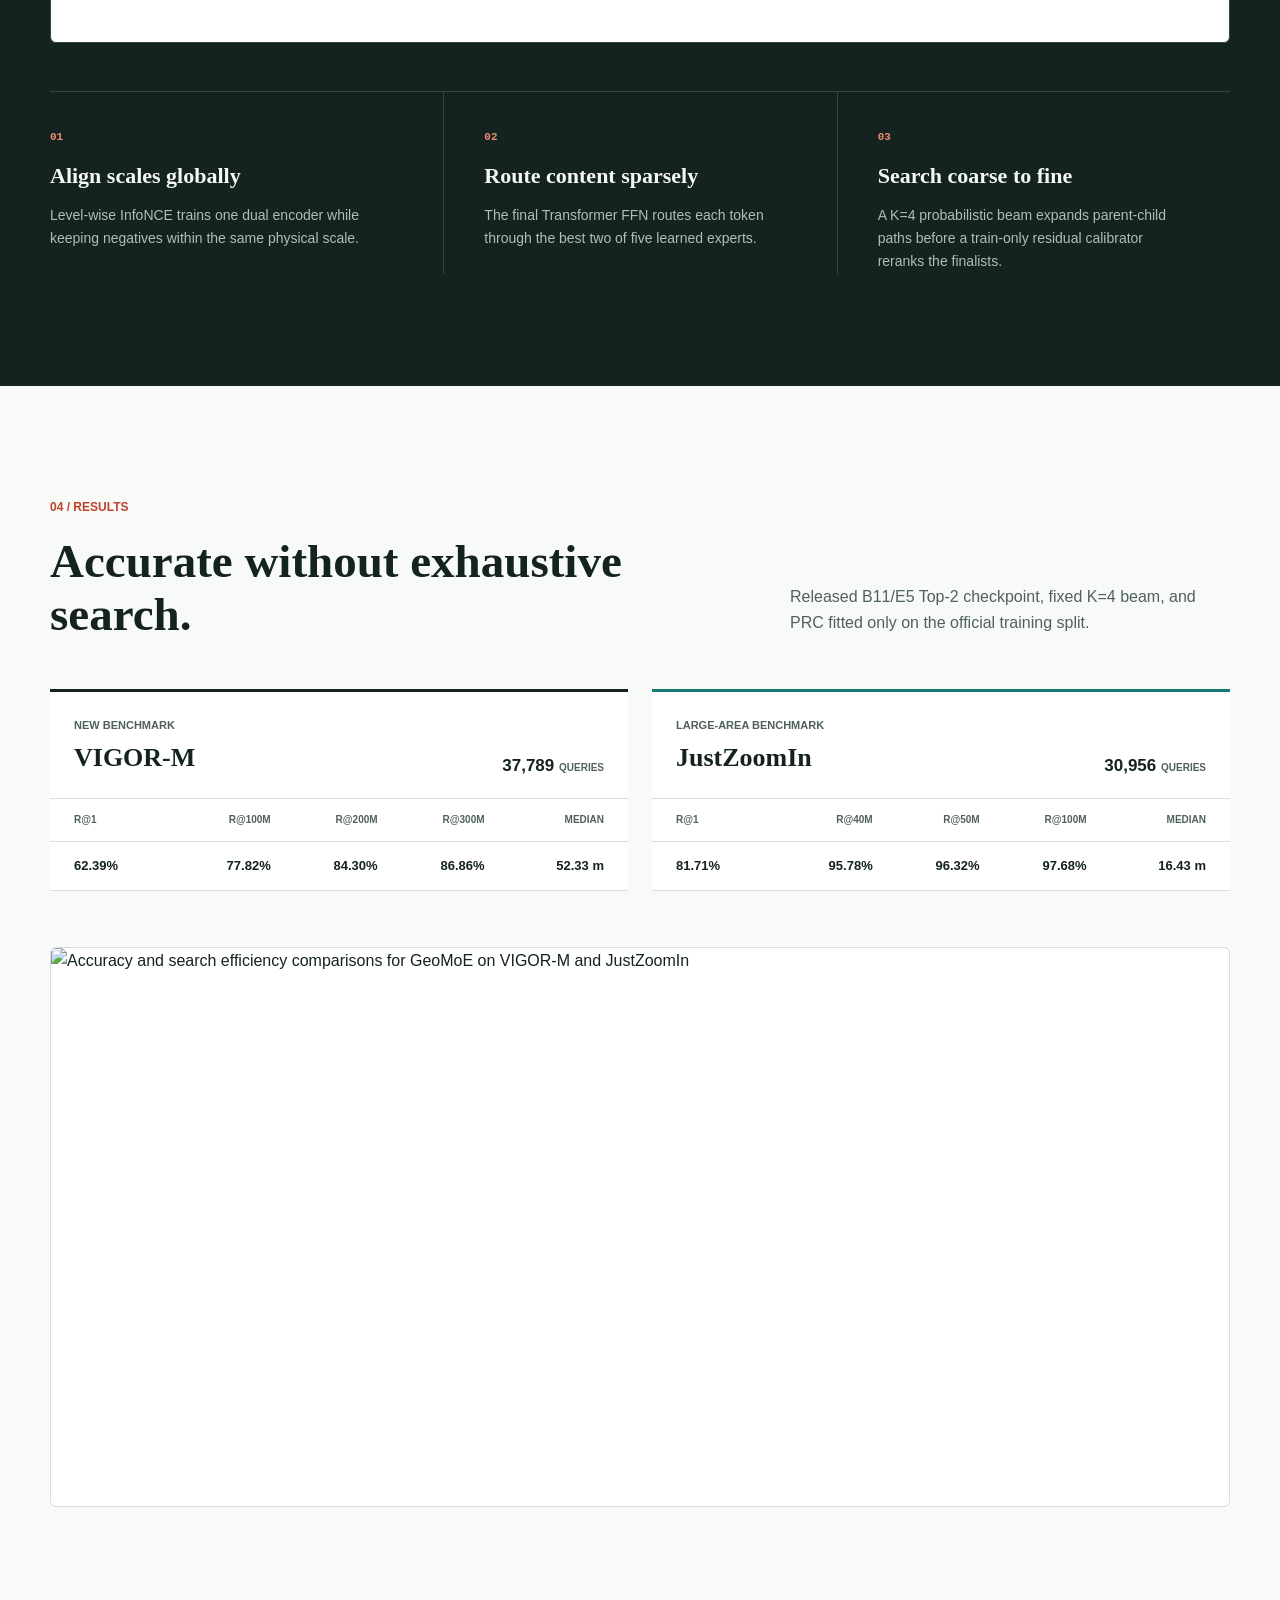
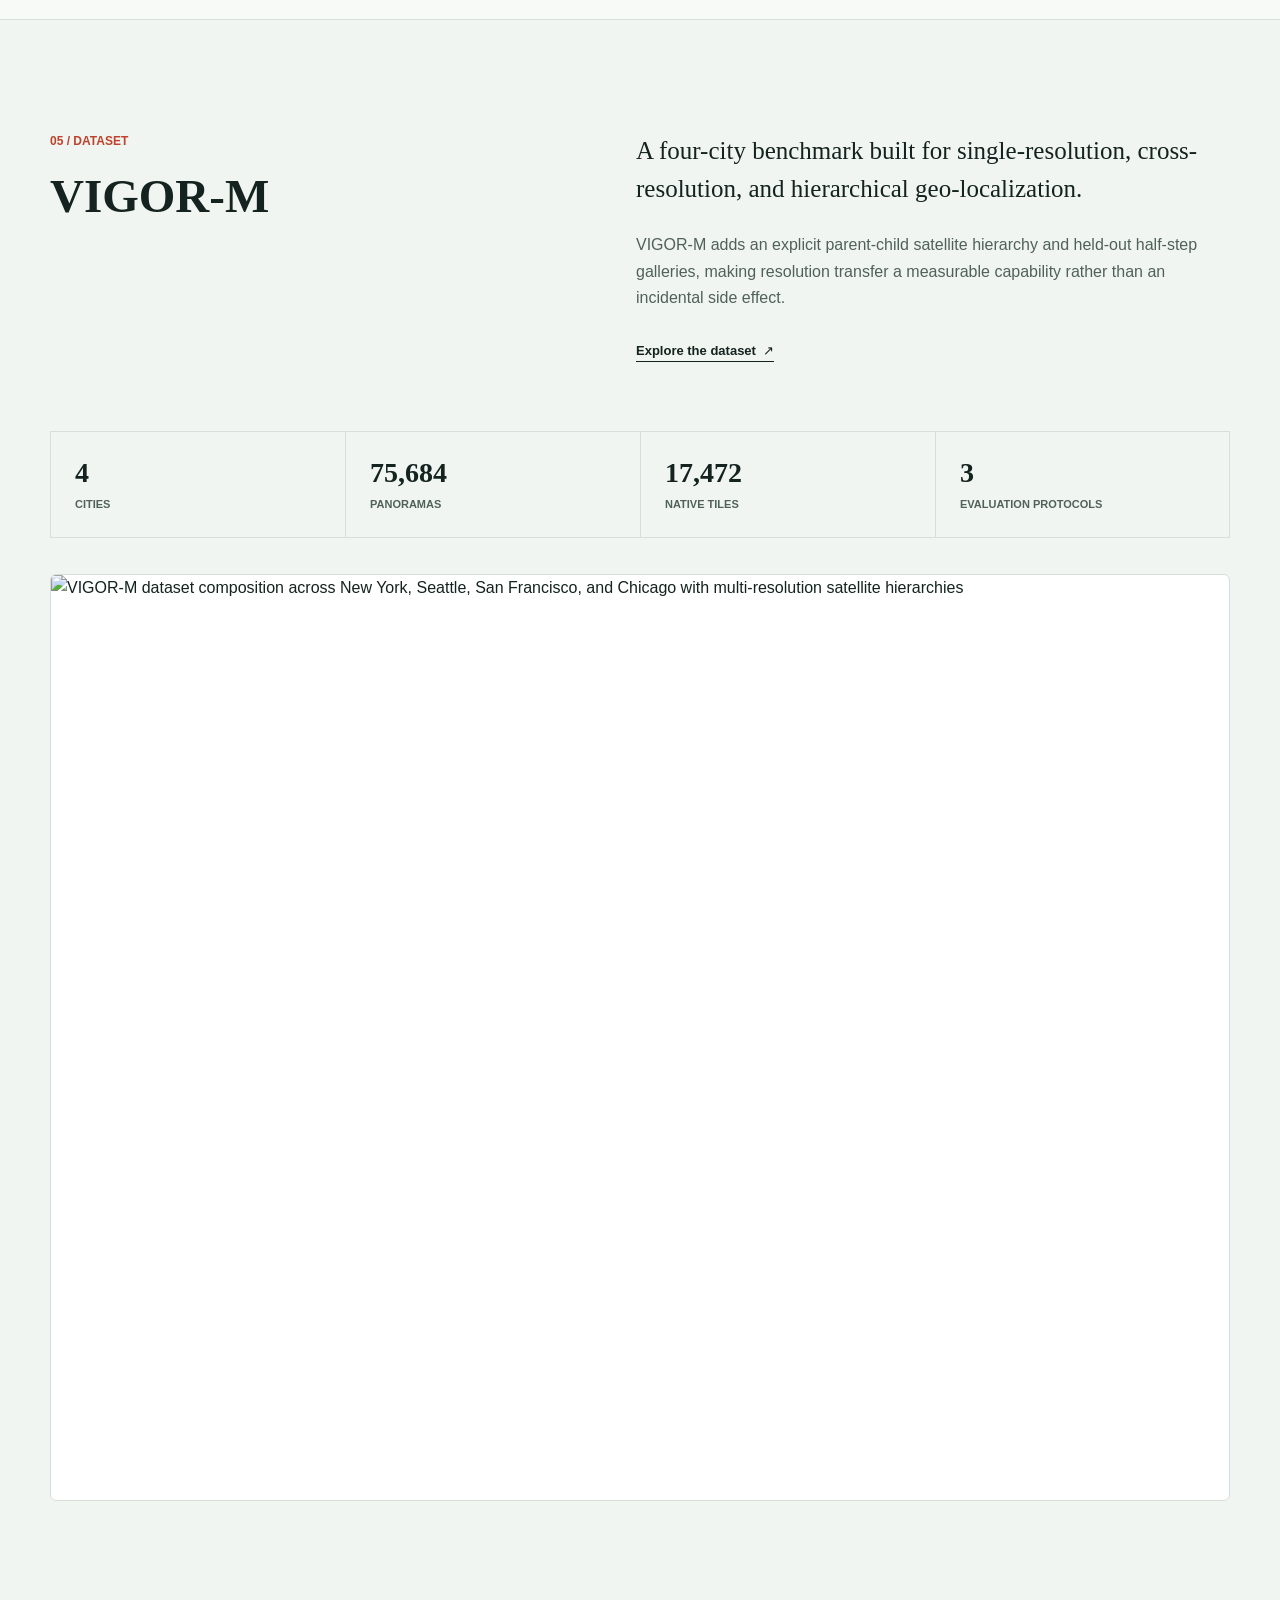
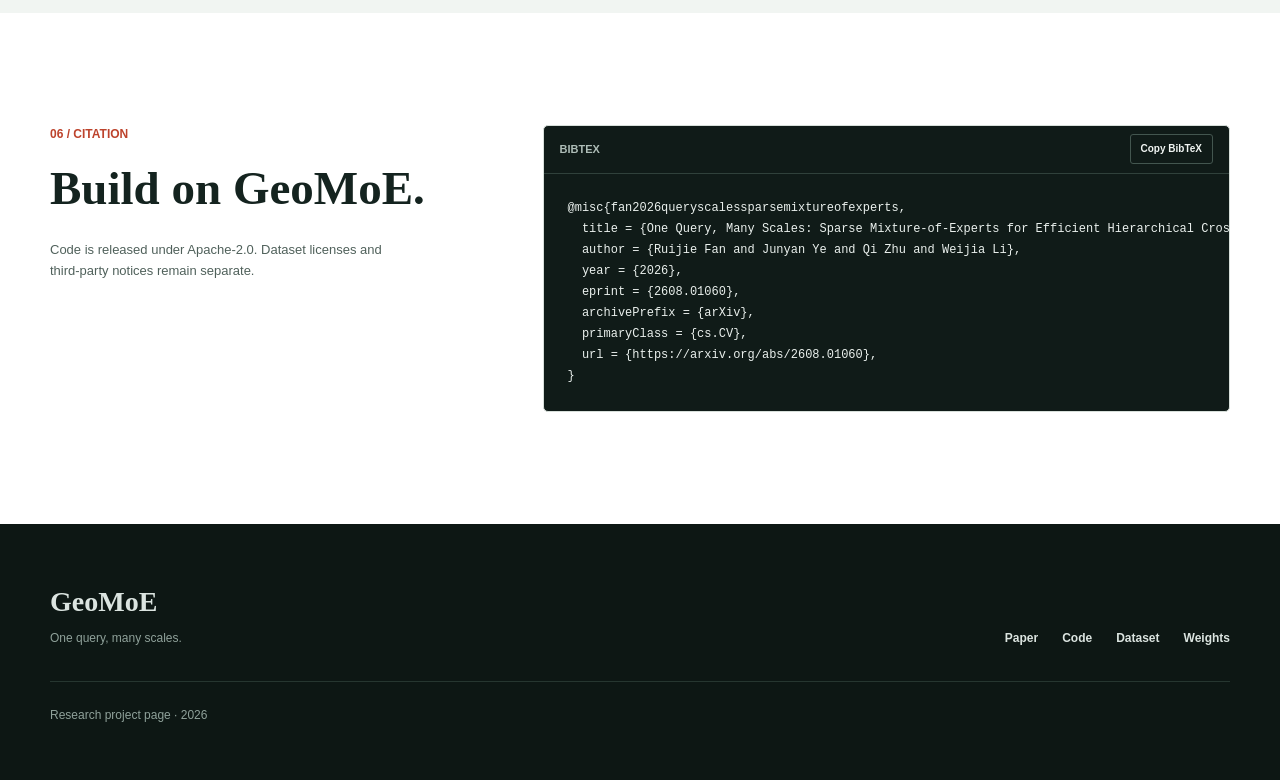
==== commit c7989e56: "perf: refine hierarchy map transitions" ====
--- a/website/index.html
+++ b/website/index.html
@@ -263,14 +263,30 @@
 
             <div class="geo-bottom">
               <ol class="geo-levels" aria-label="Hierarchy levels">
-                <li class="is-active" data-map-label><strong>L0</strong><span>City</span></li>
-                <li data-map-label><strong>L1</strong><span>Region</span></li>
-                <li data-map-label><strong>L2</strong><span>District</span></li>
-                <li data-map-label><strong>L3</strong><span>Local</span></li>
+                <li class="is-active" data-map-label>
+                  <button type="button" data-map-jump data-map-level="0" aria-current="step">
+                    <strong>City-scale</strong><span>City</span>
+                  </button>
+                </li>
+                <li data-map-label>
+                  <button type="button" data-map-jump data-map-level="1">
+                    <strong>L1</strong><span>Region</span>
+                  </button>
+                </li>
+                <li data-map-label>
+                  <button type="button" data-map-jump data-map-level="2">
+                    <strong>L2</strong><span>District</span>
+                  </button>
+                </li>
+                <li data-map-label>
+                  <button type="button" data-map-jump data-map-level="3">
+                    <strong>L3</strong><span>Local</span>
+                  </button>
+                </li>
               </ol>
 
               <div class="geo-stage-readout" aria-live="polite">
-                <span data-map-stage>City gallery</span>
+                <span data-map-stage>City-scale gallery</span>
                 <strong data-map-resolution>49,152 px source</strong>
               </div>
             </div>
--- a/website/styles.css
+++ b/website/styles.css
@@ -680,11 +680,32 @@
 
 .geo-levels li {
   position: relative;
-  display: grid;
-  gap: 3px;
-  padding-top: 15px;
   color: #80928b;
   transition: color 180ms ease;
+}
+
+.geo-levels button {
+  display: grid;
+  width: 100%;
+  gap: 3px;
+  padding: 15px 8px 0 0;
+  border: 0;
+  background: transparent;
+  color: inherit;
+  font: inherit;
+  text-align: left;
+  cursor: pointer;
+  touch-action: manipulation;
+}
+
+.geo-levels button:hover {
+  color: #fff;
+}
+
+.geo-levels button:focus-visible {
+  border-radius: 2px;
+  outline: 2px solid #f4b36b;
+  outline-offset: 5px;
 }
 
 .geo-levels li::before {
@@ -1247,6 +1268,10 @@
     width: 100%;
   }
 
+  .geo-levels button {
+    padding-right: 4px;
+  }
+
   .geo-stage-readout {
     display: none;
   }
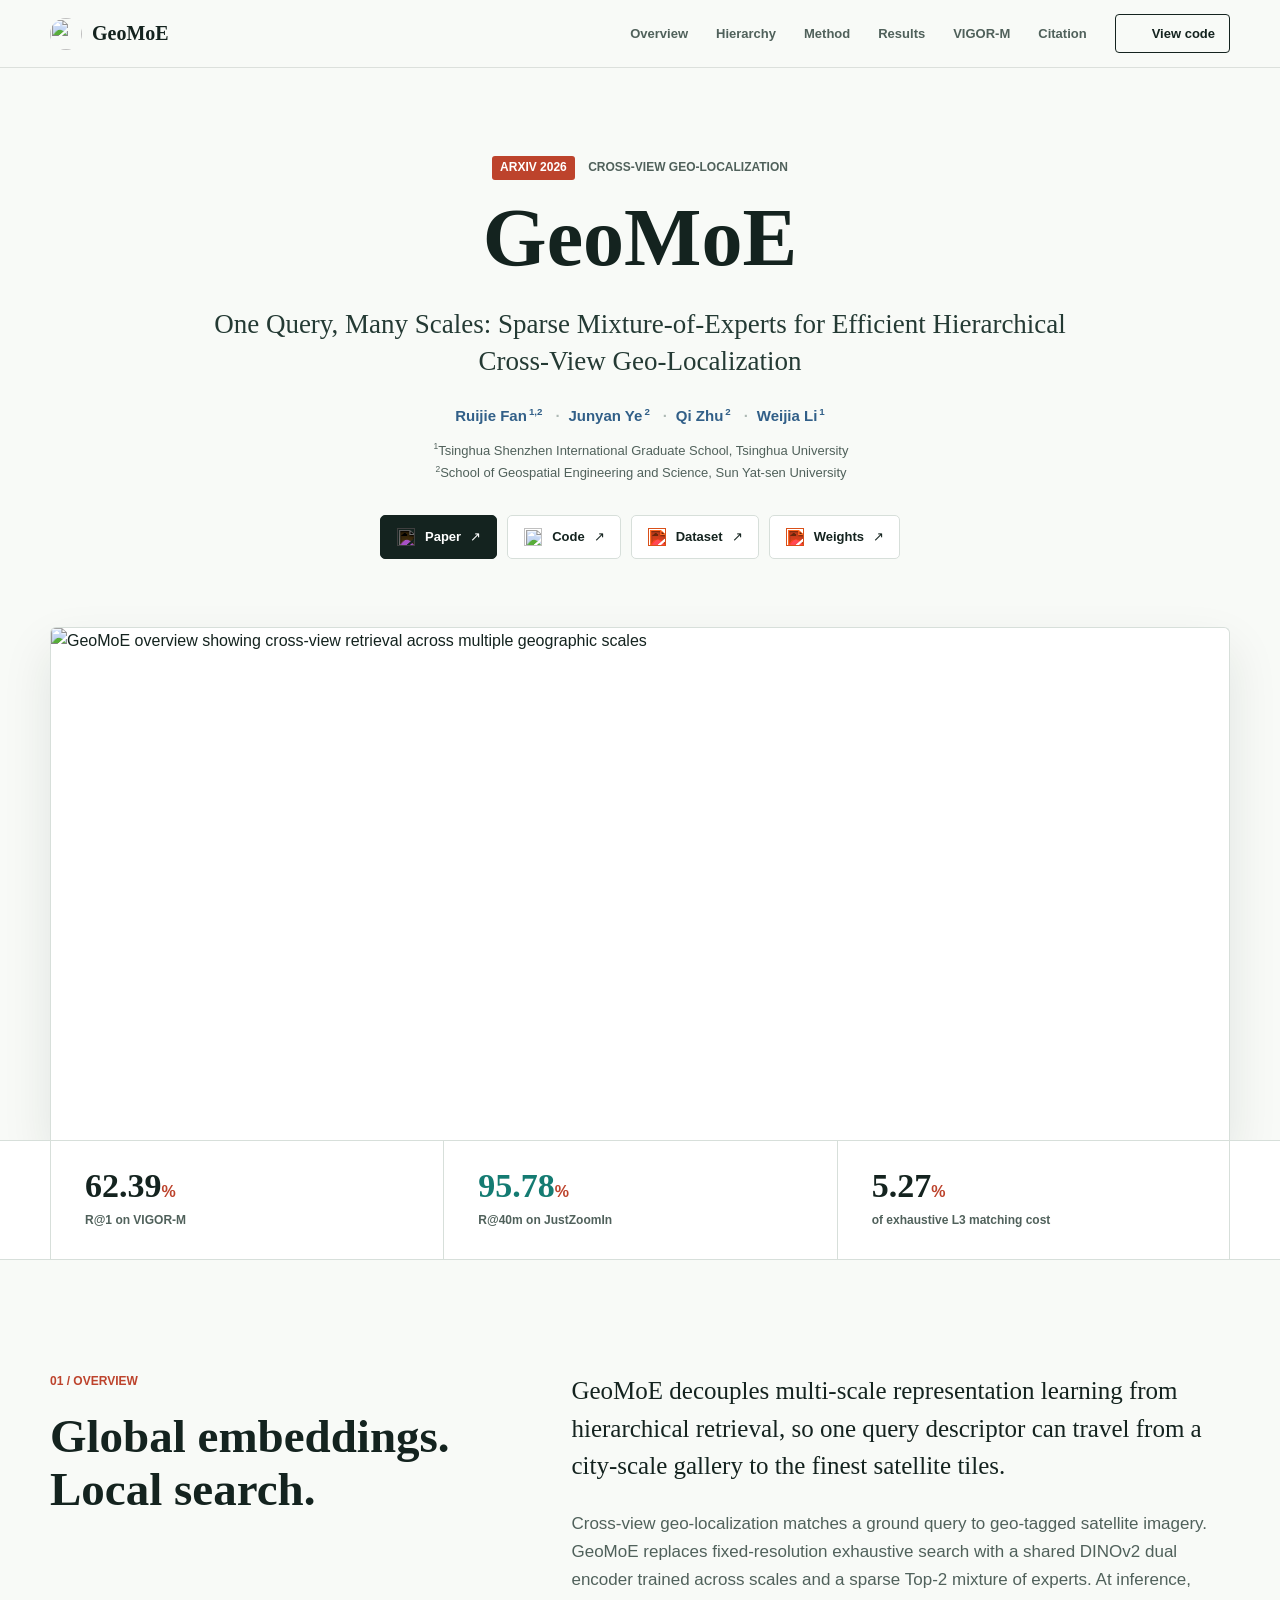
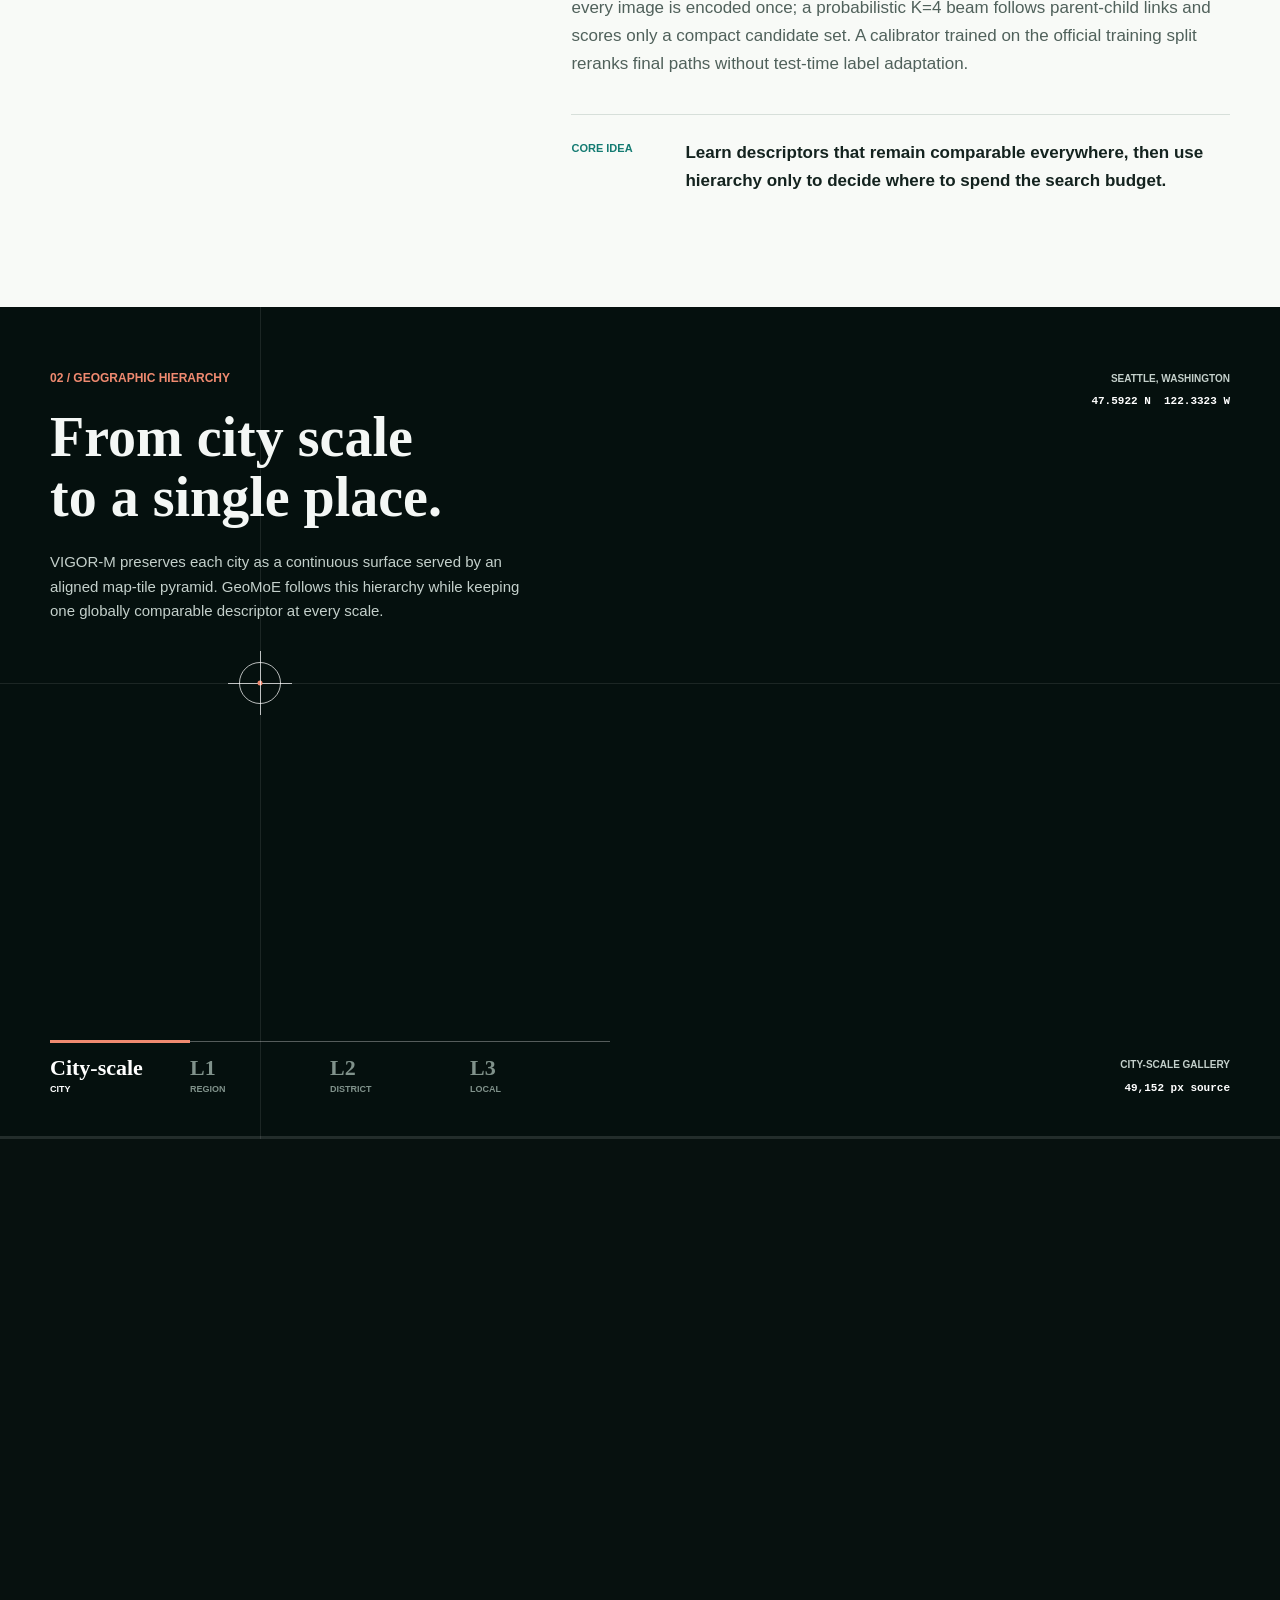
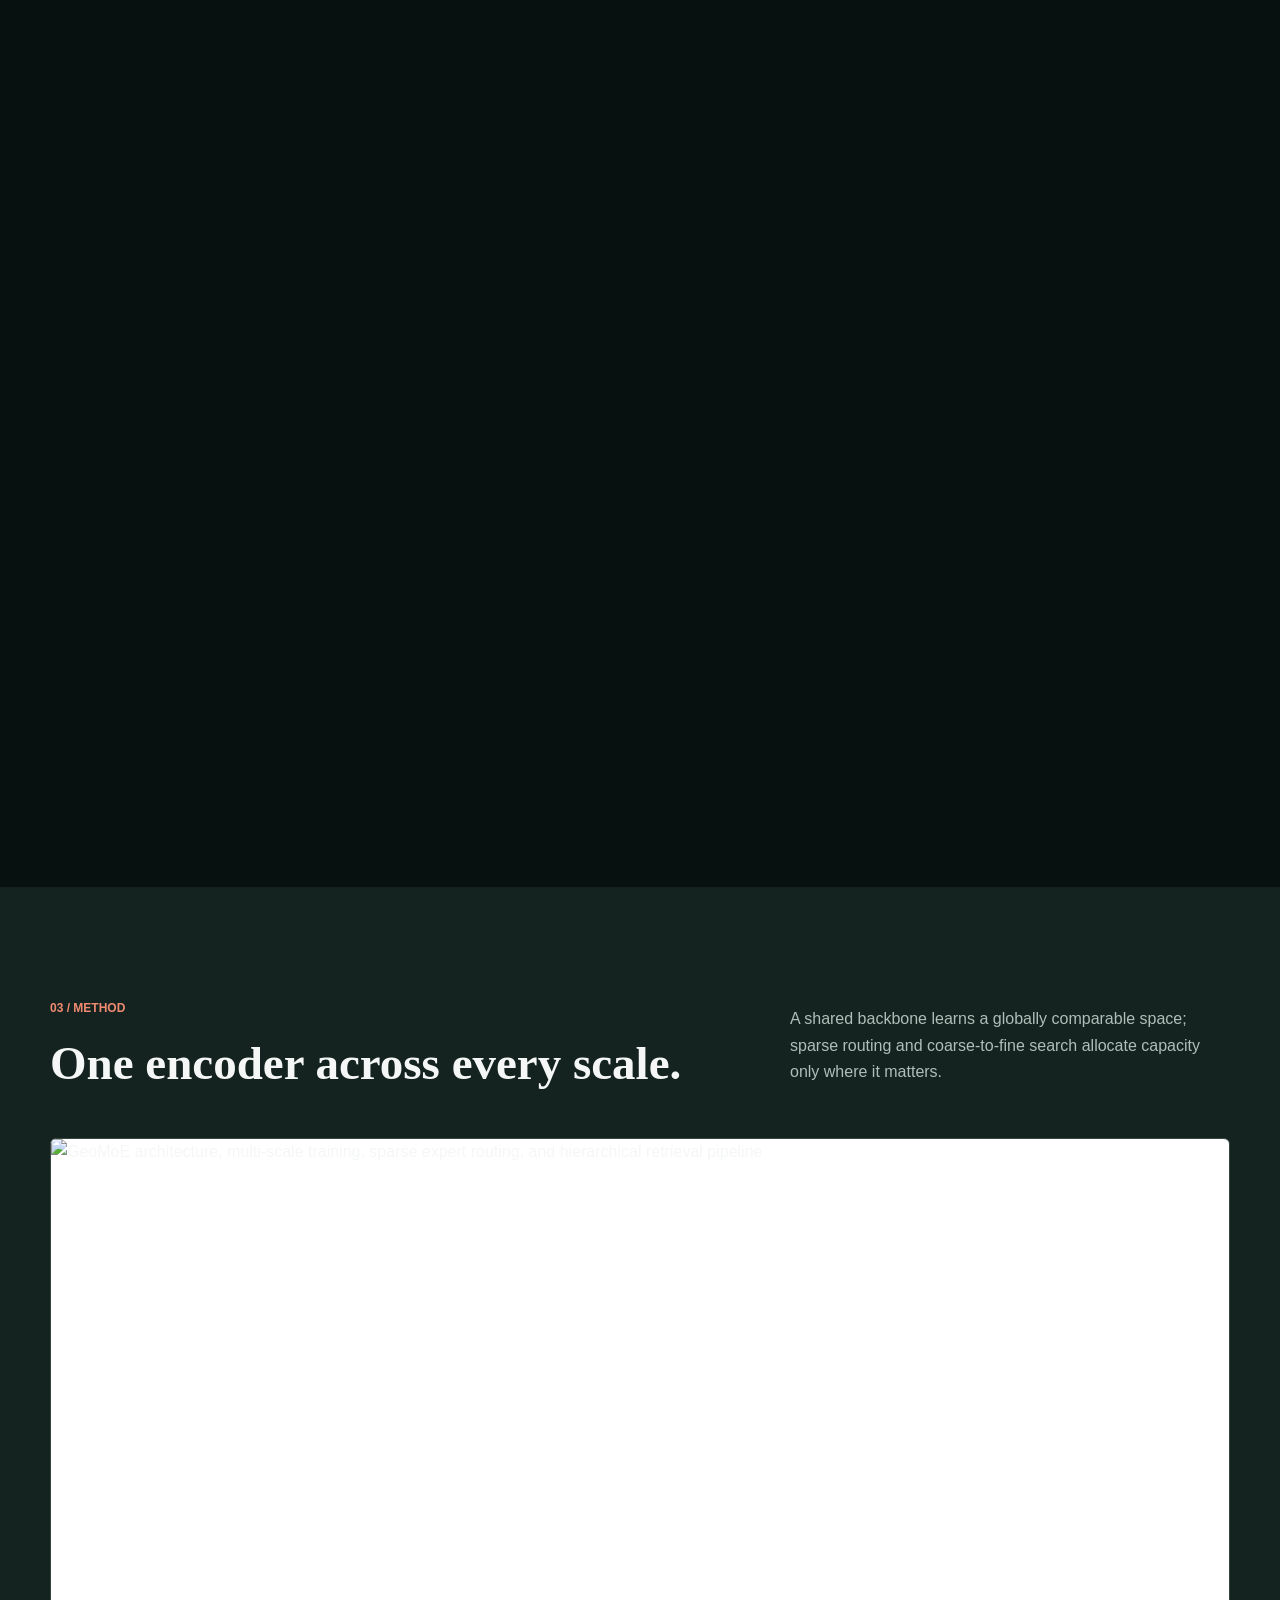
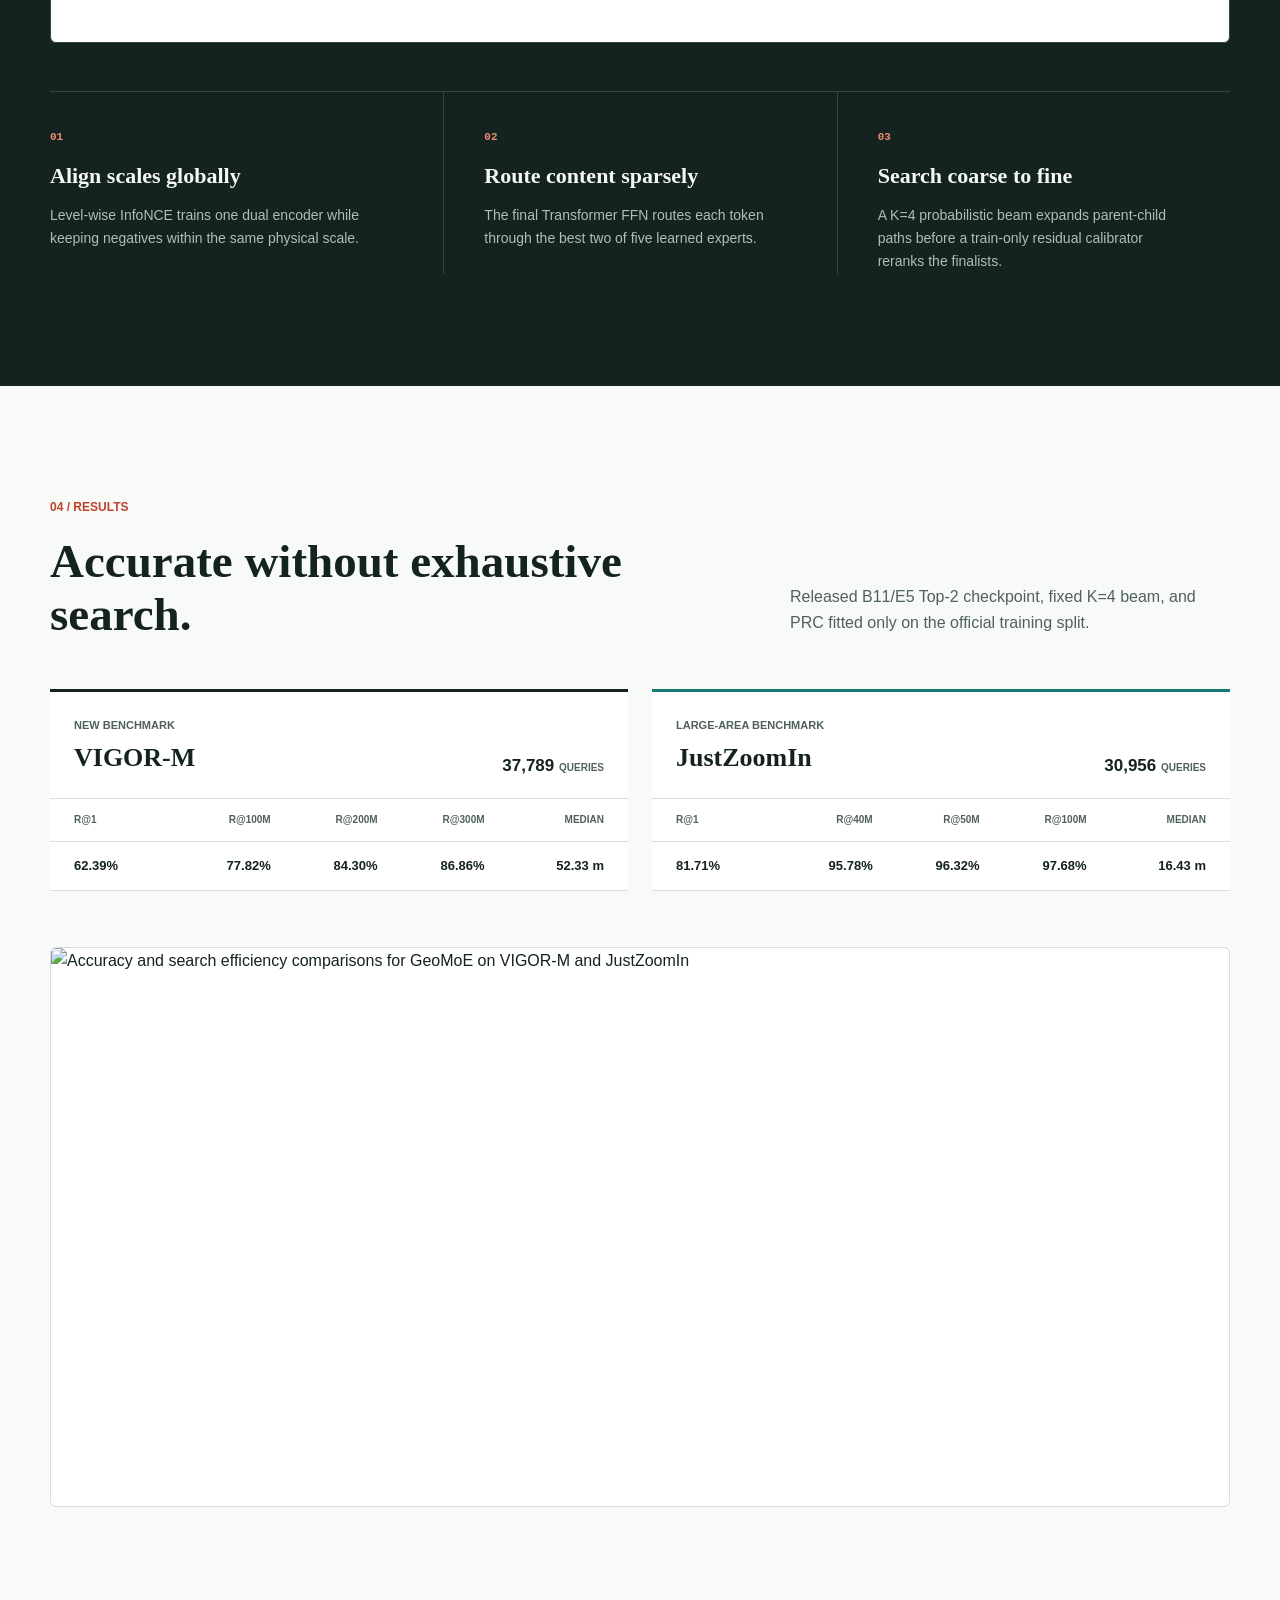
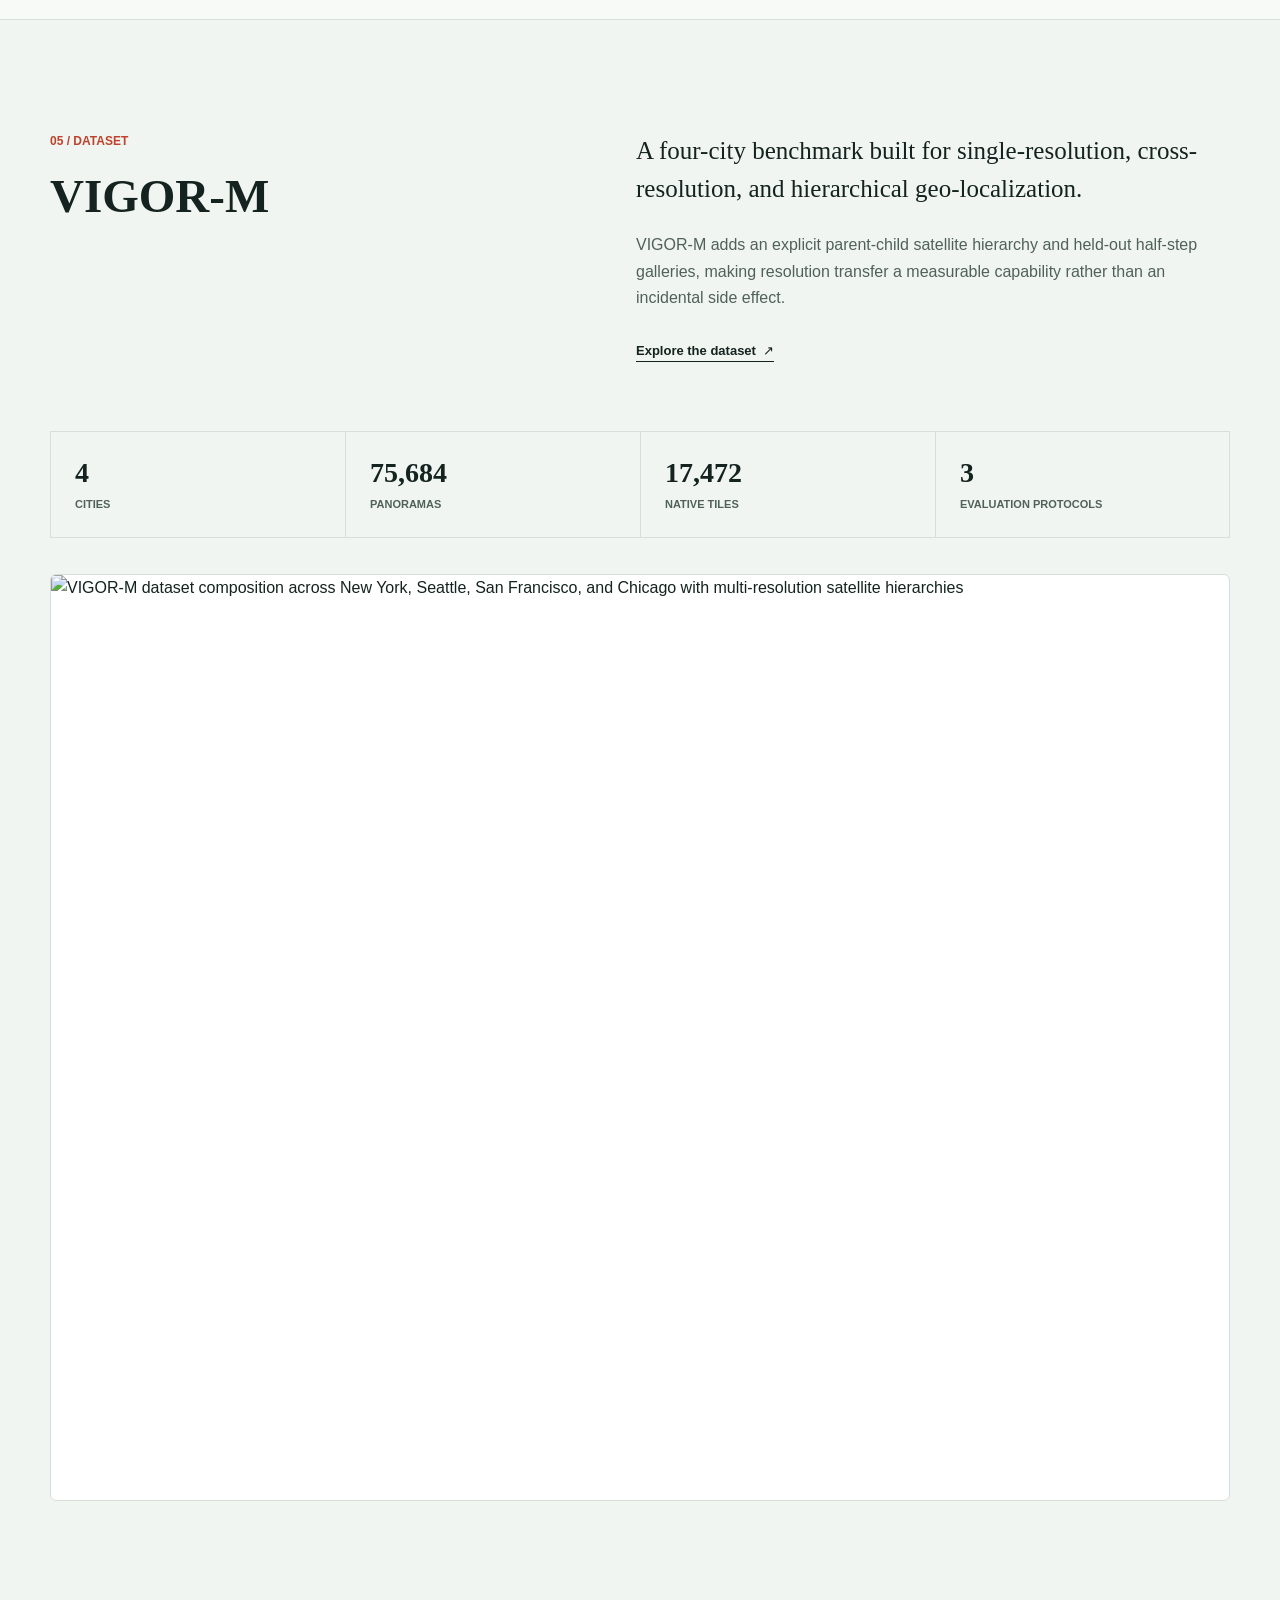
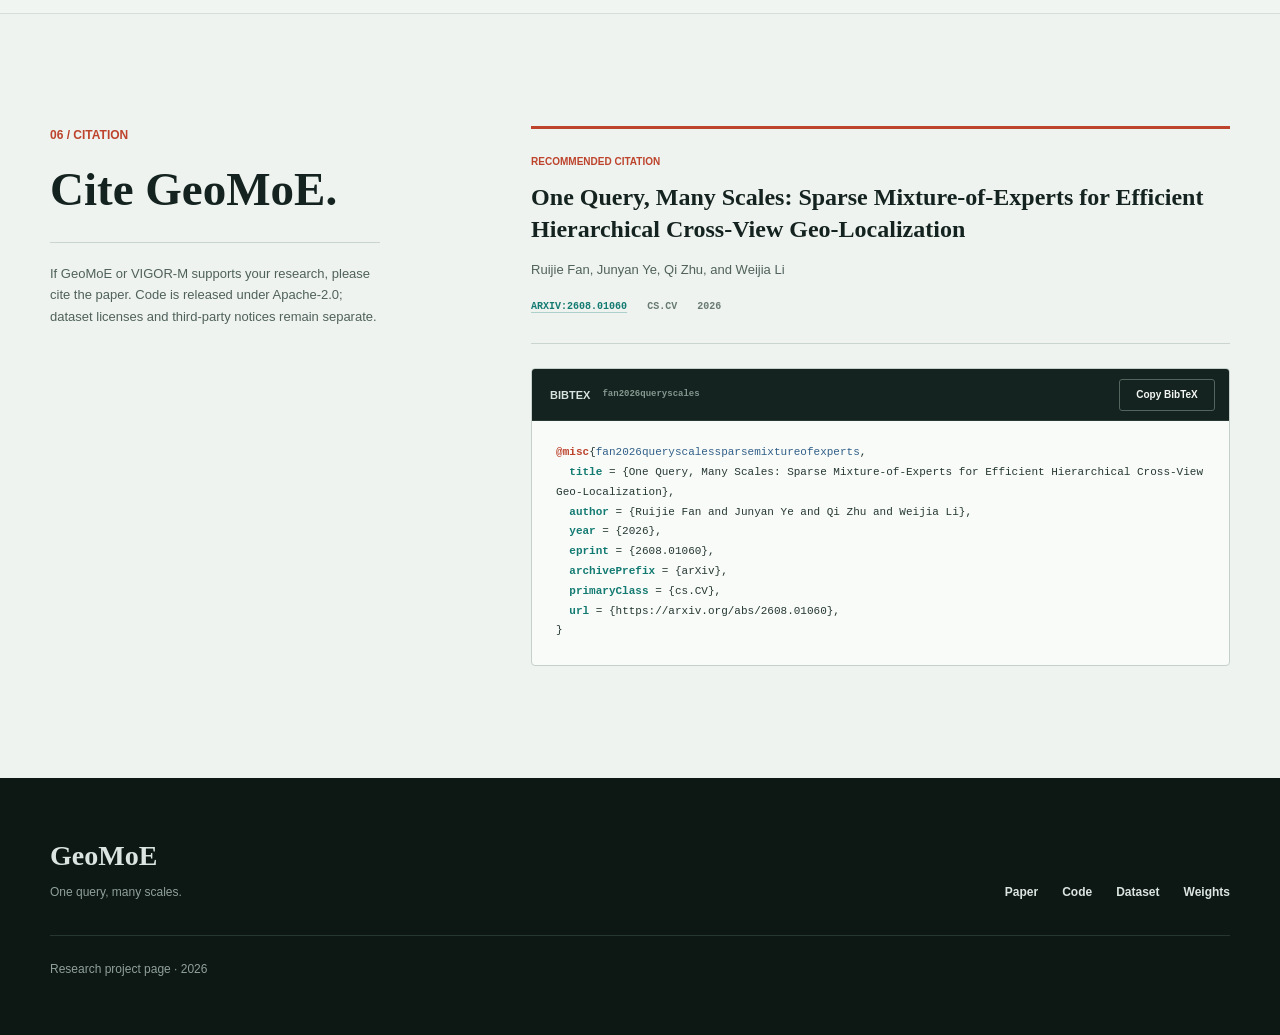
==== commit b40ef71d: "style: redesign citation section" ====
--- a/website/index.html
+++ b/website/index.html
@@ -483,29 +483,47 @@
       </section>
 
       <section class="section citation-section" id="citation" aria-labelledby="citation-title">
-        <div class="shell citation-grid">
-          <div class="section-heading">
+        <div class="shell citation-layout">
+          <div class="section-heading citation-intro">
             <p class="section-index">06 / Citation</p>
-            <h2 id="citation-title">Build on GeoMoE.</h2>
+            <h2 id="citation-title">Cite GeoMoE.</h2>
             <p class="citation-note">
-              Code is released under Apache-2.0. Dataset licenses and
+              If GeoMoE or VIGOR-M supports your research, please cite the
+              paper. Code is released under Apache-2.0; dataset licenses and
               third-party notices remain separate.
             </p>
           </div>
-          <div class="bibtex-wrap">
-            <div class="bibtex-toolbar">
-              <span>BibTeX</span>
-              <button class="copy-button" type="button" data-copy-bibtex>Copy BibTeX</button>
-            </div>
-            <pre id="bibtex"><code>@misc{fan2026queryscalessparsemixtureofexperts,
-  title = {One Query, Many Scales: Sparse Mixture-of-Experts for Efficient Hierarchical Cross-View Geo-Localization},
-  author = {Ruijie Fan and Junyan Ye and Qi Zhu and Weijia Li},
-  year = {2026},
-  eprint = {2608.01060},
-  archivePrefix = {arXiv},
-  primaryClass = {cs.CV},
-  url = {https://arxiv.org/abs/2608.01060},
+
+          <div class="citation-content">
+            <article class="citation-record">
+              <p class="citation-record-label">Recommended citation</p>
+              <h3>One Query, Many Scales: Sparse Mixture-of-Experts for Efficient Hierarchical Cross-View Geo-Localization</h3>
+              <p class="citation-authors">Ruijie Fan, Junyan Ye, Qi Zhu, and Weijia Li</p>
+              <div class="citation-meta" aria-label="Publication details">
+                <a href="https://arxiv.org/abs/2608.01060">arXiv:2608.01060</a>
+                <span>cs.CV</span>
+                <span>2026</span>
+              </div>
+            </article>
+
+            <div class="bibtex-wrap">
+              <div class="bibtex-toolbar">
+                <div class="bibtex-label">
+                  <span>BibTeX</span>
+                  <span class="bibtex-key">fan2026queryscales</span>
+                </div>
+                <button class="copy-button" type="button" data-copy-bibtex>Copy BibTeX</button>
+              </div>
+              <pre id="bibtex"><code><span class="bib-type">@misc</span>{<span class="bib-key">fan2026queryscalessparsemixtureofexperts</span>,
+  <span class="bib-field">title</span> = {One Query, Many Scales: Sparse Mixture-of-Experts for Efficient Hierarchical Cross-View Geo-Localization},
+  <span class="bib-field">author</span> = {Ruijie Fan and Junyan Ye and Qi Zhu and Weijia Li},
+  <span class="bib-field">year</span> = {2026},
+  <span class="bib-field">eprint</span> = {2608.01060},
+  <span class="bib-field">archivePrefix</span> = {arXiv},
+  <span class="bib-field">primaryClass</span> = {cs.CV},
+  <span class="bib-field">url</span> = {https://arxiv.org/abs/2608.01060},
 }</code></pre>
+            </div>
           </div>
         </div>
       </section>
--- a/website/styles.css
+++ b/website/styles.css
@@ -1000,50 +1000,136 @@
 }
 
 .citation-section {
-  background: var(--surface);
-}
-
-.citation-grid {
+  border-top: 1px solid var(--rule);
+  background: #eef3ef;
+}
+
+.citation-layout {
   display: grid;
-  grid-template-columns: 0.75fr 1.25fr;
-  gap: 80px;
+  grid-template-columns: minmax(260px, 0.72fr) minmax(0, 1.28fr);
+  gap: 88px;
   align-items: start;
 }
 
+.citation-intro h2 {
+  max-width: 320px;
+}
+
 .citation-note {
-  max-width: 350px;
-  margin-top: 24px;
+  max-width: 330px;
+  margin-top: 26px;
+  padding-top: 20px;
+  border-top: 1px solid #cbd5cf;
   color: var(--ink-soft);
   font-size: 13px;
 }
 
+.citation-content {
+  min-width: 0;
+}
+
+.citation-record {
+  padding: 25px 0 28px;
+  border-top: 3px solid var(--accent);
+  border-bottom: 1px solid #cbd5cf;
+}
+
+.citation-record-label {
+  margin: 0 0 12px;
+  color: var(--accent);
+  font-size: 10px;
+  font-weight: 800;
+  text-transform: uppercase;
+}
+
+.citation-record h3 {
+  max-width: 760px;
+  margin: 0;
+  color: var(--ink);
+  font-family: Georgia, "Times New Roman", serif;
+  font-size: 24px;
+  font-weight: 600;
+  line-height: 1.32;
+}
+
+.citation-authors {
+  margin: 14px 0 0;
+  color: var(--ink-soft);
+  font-size: 13px;
+}
+
+.citation-meta {
+  display: flex;
+  flex-wrap: wrap;
+  gap: 8px 20px;
+  margin-top: 18px;
+  color: #687a73;
+  font-family: ui-monospace, SFMono-Regular, Menlo, Consolas, monospace;
+  font-size: 10px;
+  font-weight: 700;
+  text-transform: uppercase;
+}
+
+.citation-meta a {
+  color: var(--teal);
+  text-decoration: underline;
+  text-decoration-color: rgba(20, 123, 114, 0.3);
+  text-underline-offset: 3px;
+}
+
+.citation-meta a:hover,
+.citation-meta a:focus-visible {
+  color: var(--accent);
+  text-decoration-color: currentColor;
+}
+
 .bibtex-wrap {
+  margin-top: 24px;
   overflow: hidden;
-  border: 1px solid var(--rule);
-  border-radius: 5px;
-  background: #101b18;
-  color: #eaf0ed;
+  border: 1px solid #c5d0ca;
+  border-radius: 4px;
+  background: #f9fbf9;
+  color: #20312c;
 }
 
 .bibtex-toolbar {
   display: flex;
   align-items: center;
   justify-content: space-between;
-  min-height: 48px;
-  padding: 0 16px;
-  border-bottom: 1px solid #30413b;
-  color: #aebdb7;
+  min-height: 52px;
+  padding: 0 14px 0 18px;
+  border-bottom: 1px solid #293a35;
+  background: #14231f;
+  color: #d8e2de;
   font-size: 11px;
   font-weight: 750;
   text-transform: uppercase;
 }
 
+.bibtex-label {
+  display: flex;
+  min-width: 0;
+  align-items: center;
+  gap: 12px;
+}
+
+.bibtex-key {
+  overflow: hidden;
+  color: #849790;
+  font-family: ui-monospace, SFMono-Regular, Menlo, Consolas, monospace;
+  font-size: 9px;
+  text-overflow: ellipsis;
+  text-transform: none;
+  white-space: nowrap;
+}
+
 .copy-button {
-  padding: 6px 10px;
-  border: 1px solid #43564f;
+  min-width: 96px;
+  padding: 7px 11px;
+  border: 1px solid #52655e;
   border-radius: 3px;
   background: transparent;
-  color: #f1f5f3;
+  color: #f4f7f5;
   cursor: pointer;
   font-size: 10px;
   font-weight: 750;
@@ -1056,13 +1142,30 @@
 }
 
 pre {
-  overflow-x: auto;
+  overflow: hidden;
   margin: 0;
-  padding: 24px;
+  padding: 22px 24px 24px;
+  color: #263832;
   font-family: ui-monospace, SFMono-Regular, Menlo, Consolas, monospace;
-  font-size: 12px;
-  line-height: 1.75;
+  font-size: 11px;
+  line-height: 1.8;
   tab-size: 2;
+  white-space: pre-wrap;
+  overflow-wrap: anywhere;
+}
+
+.bib-type {
+  color: var(--accent);
+  font-weight: 800;
+}
+
+.bib-key {
+  color: var(--blue);
+}
+
+.bib-field {
+  color: var(--teal);
+  font-weight: 700;
 }
 
 .site-footer {
@@ -1296,7 +1399,7 @@
   .editorial-grid,
   .section-heading-wide,
   .dataset-intro,
-  .citation-grid {
+  .citation-layout {
     grid-template-columns: 1fr;
     gap: 38px;
   }
@@ -1449,8 +1552,25 @@
     font-size: 22px;
   }
 
-  .citation-grid {
+  .citation-layout {
     gap: 28px;
+  }
+
+  .citation-intro h2,
+  .citation-note {
+    max-width: 100%;
+  }
+
+  .citation-record {
+    padding-top: 21px;
+  }
+
+  .citation-record h3 {
+    font-size: 21px;
+  }
+
+  .bibtex-key {
+    display: none;
   }
 
   pre {
